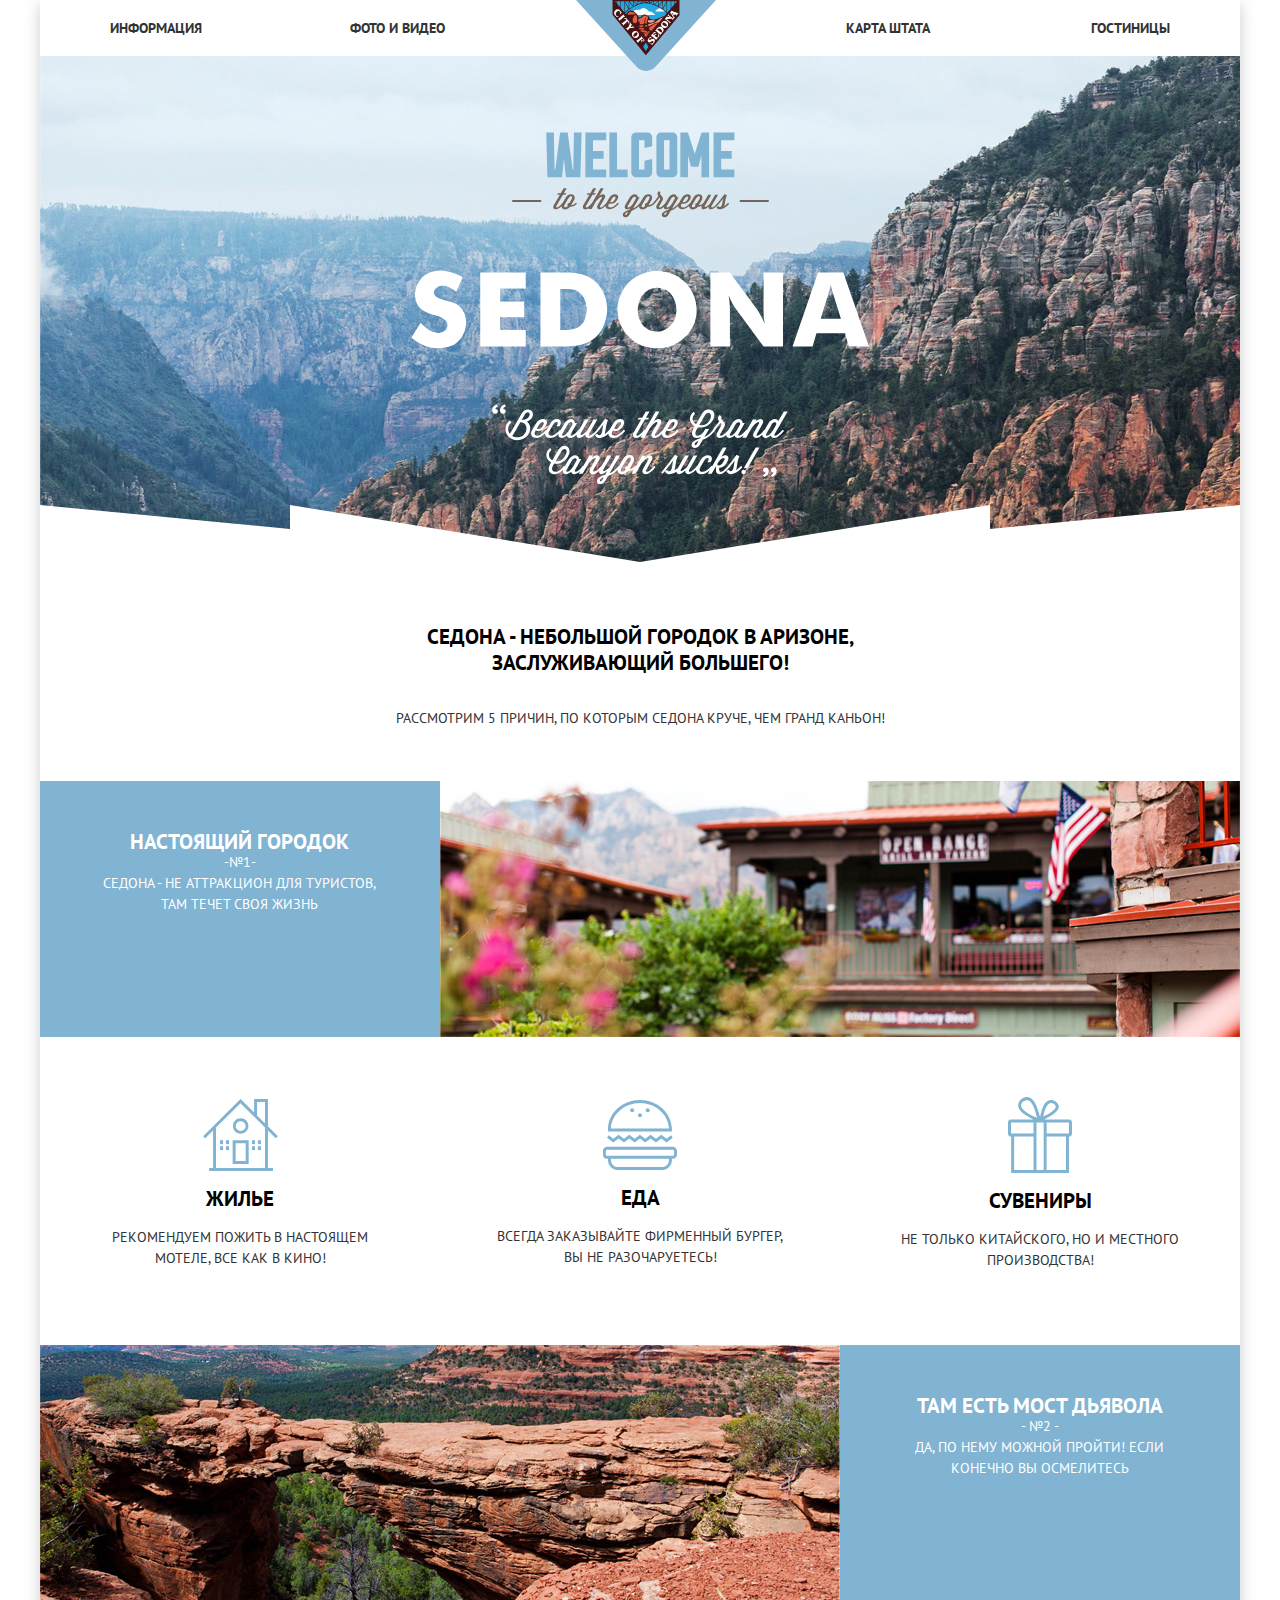
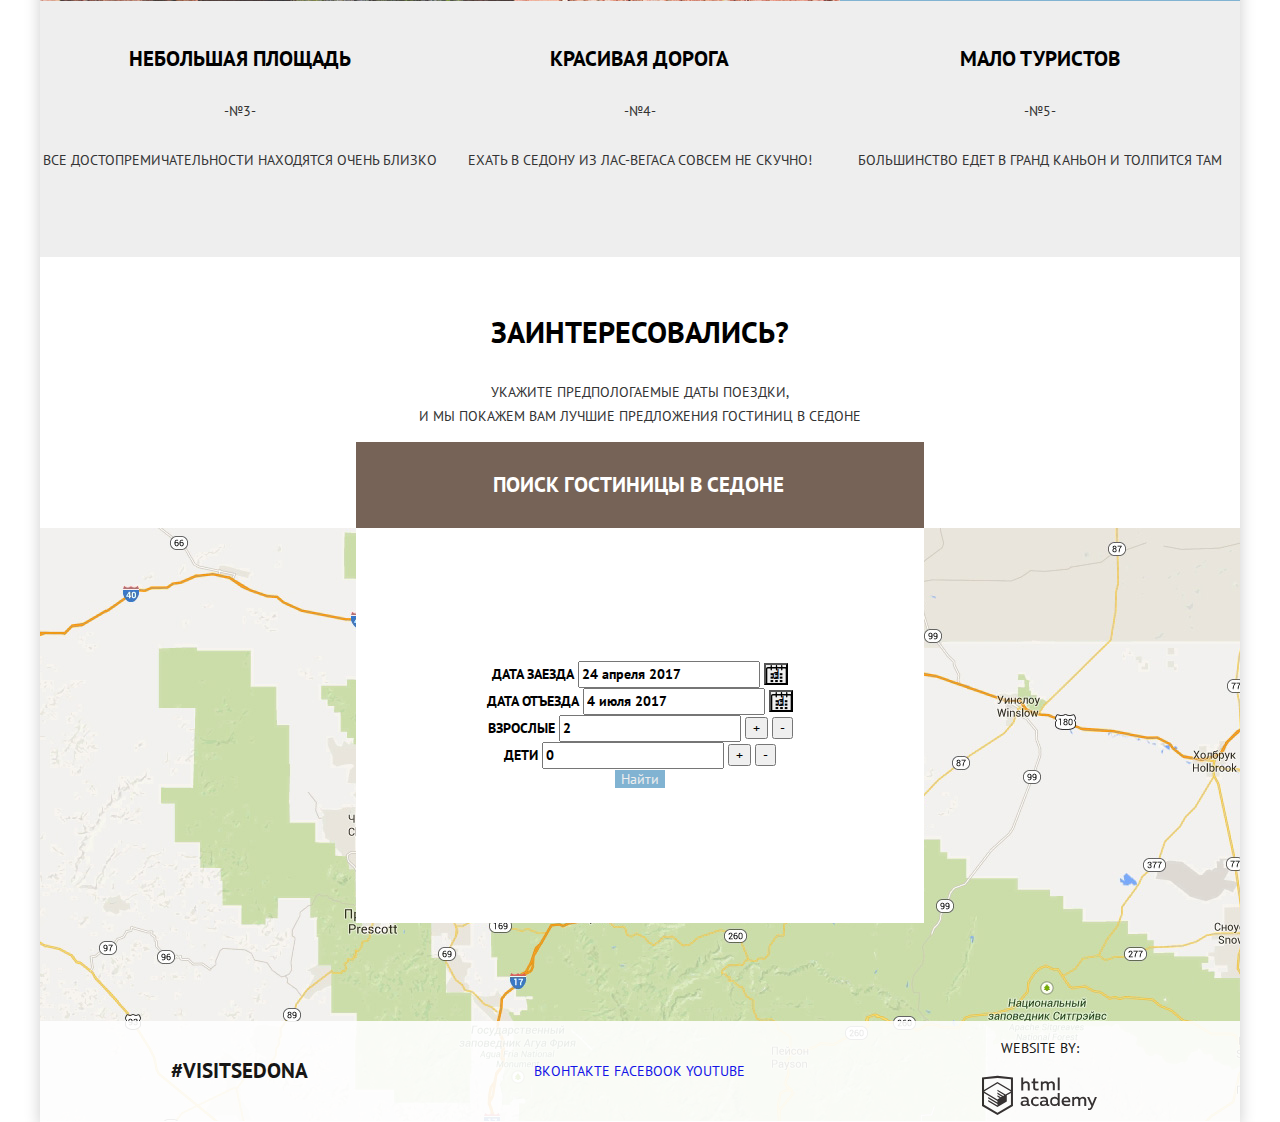
==== index.html @ 42775fb5 "Изменения в сетке" ====
<!DOCTYPE html>
<html lang="ru">

<head>
  <meta charset="utf-8">
  <title>HTML Academy: Седона</title>
  <link href="https://fonts.googleapis.com/css?family=PT+Sans:400,700&amp;subset=cyrillic" rel="stylesheet">
  <link href="css/normalize.css" rel="stylesheet">
  <link href="css/style.css" rel="stylesheet">
</head>

<body>
  <div class="page-wrapper">
    <header class="main-header">
      <nav class="main-nav">
        <ul class="main-nav-list">
          <li>
            <a href="info.html">Информация</a>
          </li>
          <li>
            <a href="gallery.html">Фото и Видео</a>
          </li>
          <li>
            <a href="map.html">Карта Штата</a>
          </li>
          <li>
            <a href="catalog.html">Гостиницы</a>
          </li>
        </ul>
        <div class="logo">
          <img src="img/logo.svg" width="140" height="71" alt="Sedona">
        </div>
      </nav>
    </header>
      <div class="banner">
        <img src="img/welcome.svg" width="459" height="353" alt="Welcome to Sedona">
      </div>
      <h1 class="page-title">Седона - небольшой городок в аризоне, заслуживающий большего!</h1>
      <p class="reasons">Рассмотрим 5 причин, по которым Седона круче, чем Гранд Каньон!</p>
      <section class="city-features">
        <div class="feature-block">
          <div class=" feature-block-info">
            <h2 class="feature-block-name">Настоящий городок</h2>
            <p class="feature-block-number">-№1-</p>
            <p class="feature-block-description">Седона - не аттракцион для туристов, там течет своя жизнь</p>
          </div>
          <div class="feature-block-img">
            <img src="img/view.jpg" height="256" width="800" alt="Real city">
          </div>
        </div>
          <div class="advantages">
            <div class="advantage">
              <h2 class="advantage-name">Жилье</h2>
              <p class="advantage-description">Рекомендуем пожить в настоящем мотеле, все как в кино!</p>
            </div>
            <div class="advantage">
              <h2 class="advantage-name">Еда</h2>
              <p class="advantage-description">Всегда заказывайте фирменный бургер, вы не разочаруетесь!</p>
            </div>
            <div class="advantage">
              <h2 class="advantage-name">Сувениры</h2>
              <p class="advantage-description">не только китайского, но и местного производства!</p>
            </div>
          </div>
        <div class="feature-block">
          <div class="feature-block-img">
            <img src="img/bridge.jpg" height="256" width="800" alt="devils-bridge">
          </div>
          <div class="feature-block-info">
            <h2 class="feature-block-name">Там есть мост дьявола</h2>
            <p class="feature-block-number"> - №2 - </p>
            <p class="feature-block-description">Да, по нему можной пройти! если конечно Вы осмелитесь</p>
          </div>
        </div>
        <div class="features">
          <div class="feature">
            <h2 class="feature-name">Небольшая площадь</h2>
            <p class="feature-number">-№3-</p>
            <p class="feature-description">Все достопремичательности находятся очень близко</p>
          </div>
          <div class="feature">
            <h2 class="feature-name">Красивая дорога</h2>
            <p class="feature-number">-№4-</p>
            <p class="feature-description">Ехать в Седону из Лас-Вегаса совсем не скучно!</p>
          </div>
          <div class="feature">
            <h2 class="feature-name">Мало туристов</h2>
            <p class="feature-number">-№5-</p>
            <p class="feature-description">Большинство едет в Гранд Каньон и толпится там</p>
          </div>
        </div>
      </section>
      <div class="booking">
        <p class="booking-headline">Заинтересовались?</p>
        <p class="booking-offer">Укажите предпологаемые даты поездки,
          <br> и мы покажем вам лучшие предложения гостиниц в Седоне</p>
        <div class="booking-wrapper">
          <a href="#" class="button">Поиск гостиницы в Седоне</a>
          <form class="booking-form" method="GET" action="https://echo.htmlacademy.ru">
            <ul class="booking-form-list">
              <li class="booking-date arrival">
                <label class="booking-label" for="arrival-date">Дата заезда</label>
                <input type="text" name="arrival" id="arrival-date" value="24 апреля 2017">
                <button type="button" class="calendar">d</button>
              </li>
              <li class="booking-date departure">
                <label class="booking-label" for="departure-date">Дата отъезда</label>
                <input type="text" name="departure" id="departure-date" value="4 июля 2017">
                <button type="button" class="calendar">d</button>
              </li>
              <li class="counter-adults">
                <label class="booking-label" for="adult-count">Взрослые</label>
                <input type="text" name="adult" id="adult-count" value="2">
                <button type="button" class="add">+</button>
                <button type="button" class="reduce">-</button>
              </li>
              <li class="counter-kids">
                <label class="booking-label" for="kids-count">Дети</label>
                <input type="text" name="kids" id="kids-count" value="0">
                <button type="button" class="add">+</button>
                <button type="button" class="reduce">-</button>
              </li>
              <li>
                <button type="submit" class="button find">Найти</button>
              </li>
            </ul>
          </form>
        </div>
      </div>
      <div class="interactive-map"></div>
    <footer class="main-footer main-footer-opacity">
      <p class="hashtag">#VISITSEDONA</p>
      <div class="footer-social">
        <a class="social-button" href="#" aria-label="мы вконтакте">Вконтакте</a>
        <a class="social-button" href="#" aria-label="наш Фейсбук">Facebook</a>
        <a class="social-button" href="#" aria-label="смотрите нас на Ютуб">Youtube</a>
      </div>
      <div class="developer">
        <p class="footer-developer">Website by:</p>
        <a class="developer-info" href="http://htmlacademy.ru/intensive/htmlcss">
          <img src="img/logo-htmlacademy.svg" width="115" height="41" border="0" alt="HTML-academy">
        </a>
      </div>
    </footer>
  </div>
</body>

</html>
---- css/style.css ----
body {
  margin: 0;
  padding: 0;

  font-family: "PT Sans", Arial, sans-serif;
  font-size: 14px;
  font-weight: normal;
  font-style: normal;
  line-height: 21px;
  color: #000000;
  background: #ffffff;
  text-align: center;
  text-transform: uppercase;
  min-width: 1280px;
  margin: auto;
 }

a {
  text-decoration: none;
}

.visually-hidden {
  position: absolute;
  clip: rect(0 0 0 0);
  width: 1px;
  height: 1px;
  margin: -1px;
}

.banner {
  background-image:url("../img/intro-mask.svg"), url("../img/background-index.jpg")  ;
  background-repeat: no-repeat;
  background-position:center bottom , center -56px;
  height: 430px;
  width: 1200px;
  padding-top: 76px;
}

.main-nav-list,
.booking-form-list,
.list,
.filter-list,
.sort-list,
.sort-buttons {
  list-style: none;
  margin: 0px;
  padding: 0px;
}

.main-nav {

  padding: 0;
  font-size: 14px;
  line-height: 26px;
  color: #000000;
  background: #ffffff;
  font-weight: bold;
  width: 1200px;
  display: flex;
  margin: auto;
  min-height: 56px;
  justify-content: space-between;
}

.main-nav-list a {
  color: #333333
}

.main-nav-list a:hover {
  color: #81b3d2;
}

.main-nav-list a:active {
  color: #0000004c;
}

.page-wrapper{
  width: 1200px;
  margin: 0 auto;
  box-shadow: 0px 5px 15px 0 #00010133;
}

.page-title {
  font-size: 21px;
  font-weight: bold;
  line-height: 26px;
  text-align: center;
  color: #000000;
  width: 440px;
  margin:  auto;
  padding-top: 62px;
  padding-bottom: 15px;
}

.reasons {
  line-height: 26px;
  color: #333333;
  padding-bottom: 36px;
}

.feature-block {
  background-color: #81b3d2;
  display: flex;
}

.feature-block-name {
  font-size: 21px;
  color: #ffffff;
  font-weight: bold;
  line-height: 21px;
  margin: 0px;
  padding: 0px;
}

.feature-block-description,
.feature-block-number {
  color: #ffffff;
  line-height: 21px;
  margin: 0px;
  padding: 0px;
}

.advantage {
  padding: 60px 50px;
  width: 33.33333%;
}

.advantages {
  background-color: #00000000;
  display: flex;
  align-items: center;
  justify-content: space-around;
}

.advantage-name {
  font-size: 21px;
  font-weight: bold;
}

.advantage-description {
  color: #333333;
}

.features {
  background-color: #eeeeee;
  display: flex;
  align-items: baseline;
  justify-content: space-around;
  min-height: 256px;
  margin-bottom: 57px;
}

.feature-name {
  color: #000000;
  font-weight: bold;
  line-height: 21px;
  font-size: 21px;
}

.feature-description,
.feature-number {
  color: #333333;
  line-height: 21px;
}

.booking-headline {
  font-size: 30px;
  font-weight: bold;
  line-height: 36px;
  color: #000000;
  padding: 0px;
}

.booking-offer {
  font-size: 14px;
  line-height: 24px;
  color: #333333;
}

.booking-wrapper {
  position: relative;
  width: 568px;
  margin: 0 auto;
}


a.button {
  display: block;
  font-size: 21px;
  line-height: 26px;
  font-weight: bold;
  color: #ffffff;
  background-color: #766357;
  padding: 30px 140px 30px 137px;
}

.button:hover {
  background-color: #604e43;
}

.button:active {
  background-color: #503e33;
  color: #ffffff4c;
}

.booking-form {
  position: absolute;
  top: 100;
}

.booking-form-list {
  width: 568px;
  min-height: 395px;
  margin: 0 auto;
  background-color: #ffffff;
  display: flex;
  flex-direction: column;
  justify-content: center;
}



.booking-label {
  font-size: inherit;
  font-weight: bold;
  line-height: 26px;
}

.booking-form input[type="text"] {
  font: inherit;
  color: #000000;
  font-weight: bold;
}

.find {
  background-color: #81b3d2;
  color: #eeeeee;
  border: none;
}

.find:hover {
  background-color: #669ec0;
}

.find:active {
  background-color: #5496bd;
  color: #ffffff4c;
  border: none;
}

.calendar {
  background-image: url("../img/calendar.svg")
}

.interactive-map {
  background-image: url("../img/map.jpg");
  height: 593px;
  width: 100%;
}


.main-footer {
  display: flex;
  align-items: center;
  justify-content: space-between;
}

.main-footer-opacity {
  background-color: #ffffff;
  opacity: 0.9;
  margin-top: -100px;
}

.social-button {
  font: inherit;
}

.hashtag {
  width: 33.33333%;
  font-weight: bold;
  font-size: 21px;
  line-height: 26px;
}

.footer-social {
  width: 33.33333%;

}

.developer {
  width: 33.33333%;
}

.footer-developer {
  line-height: 26px;
}


.filter {
  background-image: url("../img/catalog-background.jpg");
  background-position: center -310px ;
  display: flex;
  justify-content: space-around;
}

.price-select {
  align-self: center;
  margin-right: 70px;
}



.filter fieldset {
  border: none;
}

.filter legend {
  font-size: 16px;
  text-align: left;
  line-height: 21px;
  color: #ffffff;
  font-weight: bold;
  padding: 25px 0px 25px 0px;
}

.options-list {
  width: 20%;
}

.options-list:nth-child(2) {
  margin-right: auto;
}

.filter-option {
  color: #ffffff;
  line-height: 21px;
  text-align: left;
  padding-bottom: 30px;
}

.catalog-submit {
  background-color: #ffffff00;
  border:2px solid #ffffff;
  color: #ffffff;
  font-size: 14px;
  line-height: 21px;
}

.result,
.sort,
.sort-list {
  display: flex;
  align-items: center;
}

.list {
  display: flex;
  flex-direction: column;
}

.hotel {
  display: flex;
  align-items: center;
}

.hotel-info,
.hotel-name {
  padding: 0px;
  margin: 0px;
}

.cost {
  background-color: transparent;
  color: #ffffff ;
}

.cost-text {
  font-weight: bold;
  font-size: 16px;
  color: #ffffff;
  text-align: center;
}

.count {
  font-size: 21px;
  font-weight: bold;
  line-height: 26px;
  text-align: left;
  margin-left: 72px;
}

.sort {
  font-size: 12px;
  line-height: 18px;
  text-align: left;
}

.hotel-img {
  margin-left: 70px;
  margin-bottom: 30px;
  margin-top: 30px;
}

.hotel-description {
  margin-left: 30px;
}

.hotel-name a {
  display: block;
  color: #000000;
  font-size: 21px;
  line-height: 26px;
  text-align: left;
  margin: -20px 0px 17px 0px;
}

.hotel-info {
  margin-bottom:10px;
}

.button-blue {
  color: #ffffff;
  background-color: #81b3d2;
  text-align: left;
  font-weight: bold;
}

.button-blue:hover {
  background-color: #669ec0;
}

.button-blue:active {
  background-color: #5496bd;
  color: #ffffff4c;
}

.button-brown {
  color: #ffffff;
  background-color: #766357;
  text-align: left;
  font-weight: bold;
}

.button-brown:hover {
  background-color: #604e43;
}

.button-brown:active {
  background-color: #503e33;
  color: #ffffff4c;
}

.hotel-stats {
  margin-left: auto;
  padding-right: 70px;
}

.rating {
  background-color: #f2f2f2;
}

/*----Сетка----*/



.main-nav-list {
  position: relative;
  display: flex;
  padding: 0px 70px;
  align-items: center;
  width: 100%;
  box-sizing: border-box;
}

.main-nav-list li {
  flex: none;
  width: 240px;
}

.main-nav-list li:nth-child(2) {
  margin-right: auto;
}

.main-nav-list li:nth-child(2),
.main-nav-list li:first-child {
  text-align: left;
}

.main-nav-list li:nth-last-child(2),
.main-nav-list li:last-child {
  text-align: right;
}

.logo {
  position: absolute;
  left: 45%;
}




.feature-block-info {
  display: flex;
  flex-direction: column;
  width: 33.33333%;
  padding: 50px 60px;
  text-align: center;
  box-sizing: border-box;
}

.feature-block-img {
 width: 66.66666%;
}

.feature-block-img img {
  display: block;
  width: 100%;
  height: auto;
}



.advantage::before {
  display: block;
  content: "";
  height: 72px;
  width: 75px;
  background-image: url(../img/icon-1.svg);
  background-repeat: no-repeat;
  margin: 0 auto;
}

.advantage:nth-of-type(2)::before {
  display: block;
  content: "";
  height: 70px;
  width: 74px;
  background-image: url(../img/icon-3.svg);
  background-repeat: no-repeat;
  margin: 0 auto;
}

.advantage:nth-of-type(3)::before {
  display: block;
  content: "";
  height: 76px;
  width: 64px;
  background-image: url(../img/icon-2.svg);
  background-repeat: no-repeat;
  margin: 0 auto;
}




.feature {
  display: flex;
  flex-direction: column;
  width: 33.33333%;
  padding-top: 30px;
  padding-bottom: 57px;
}
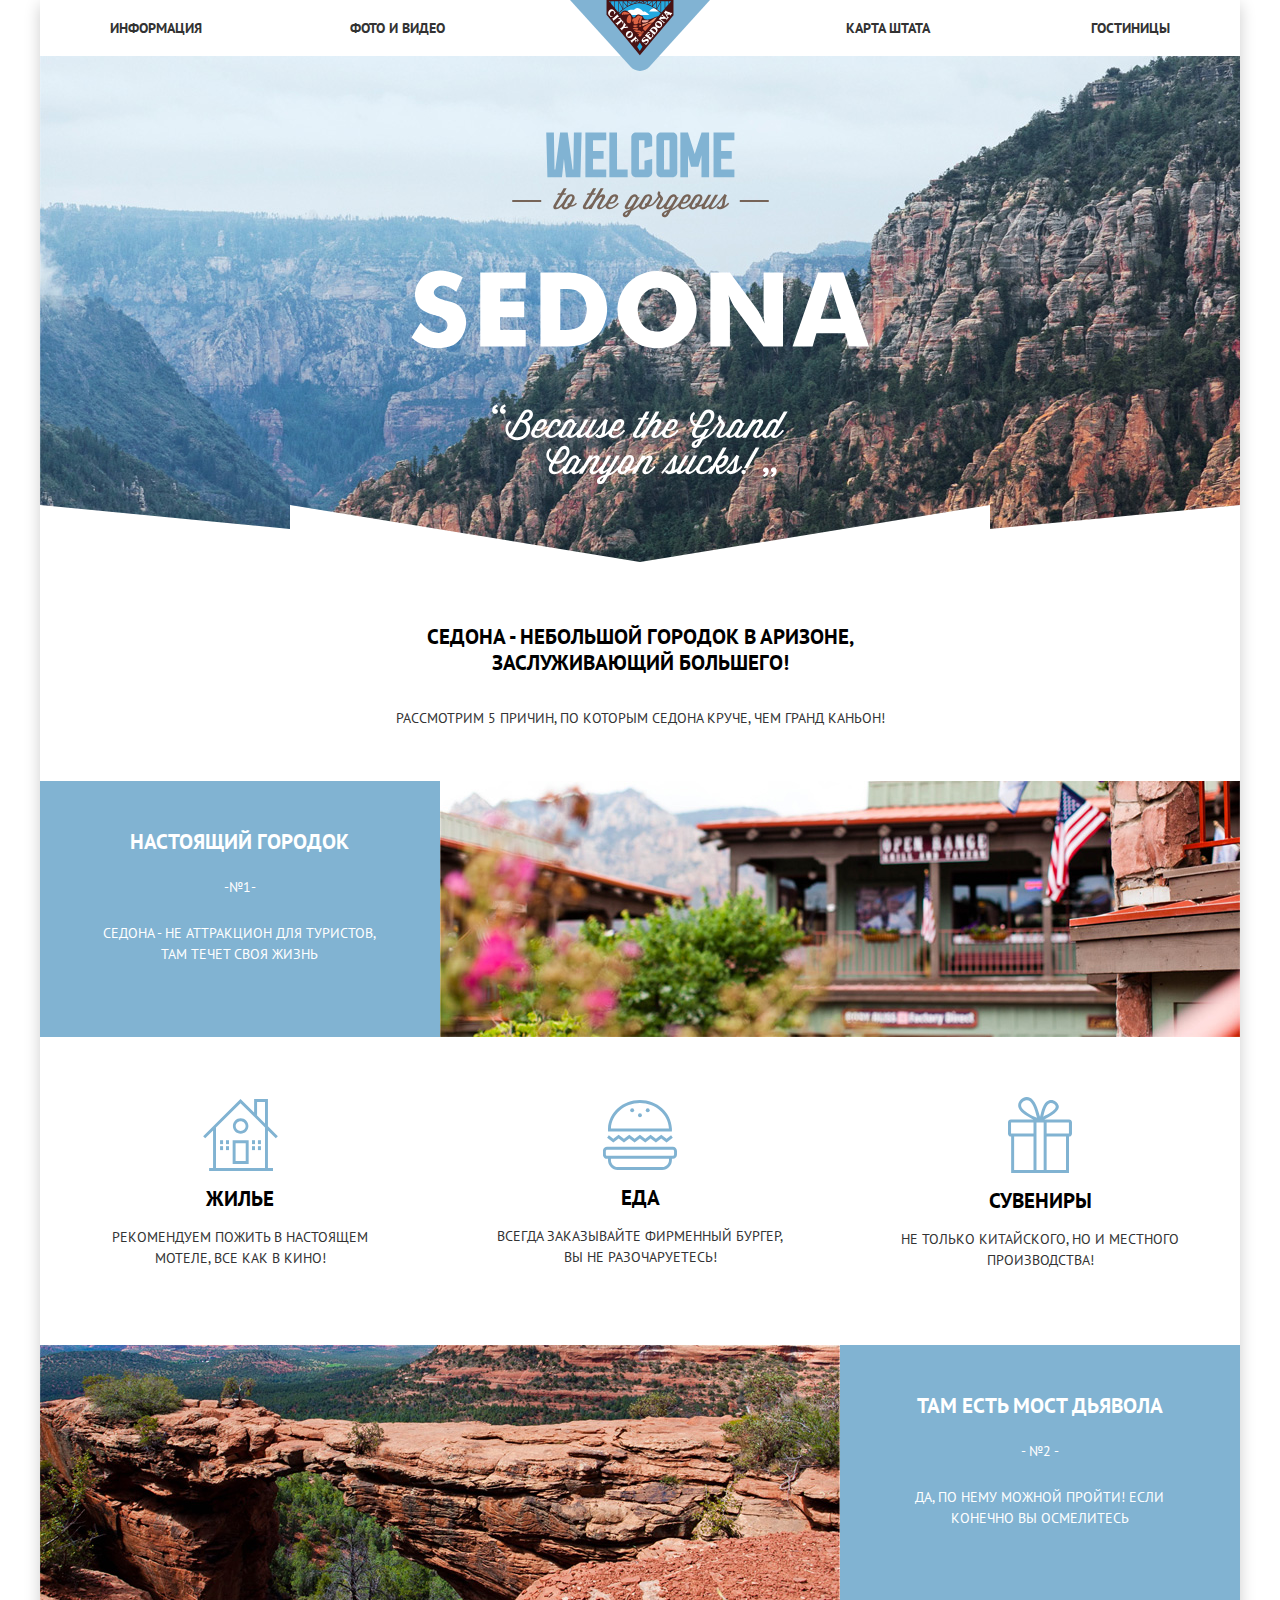
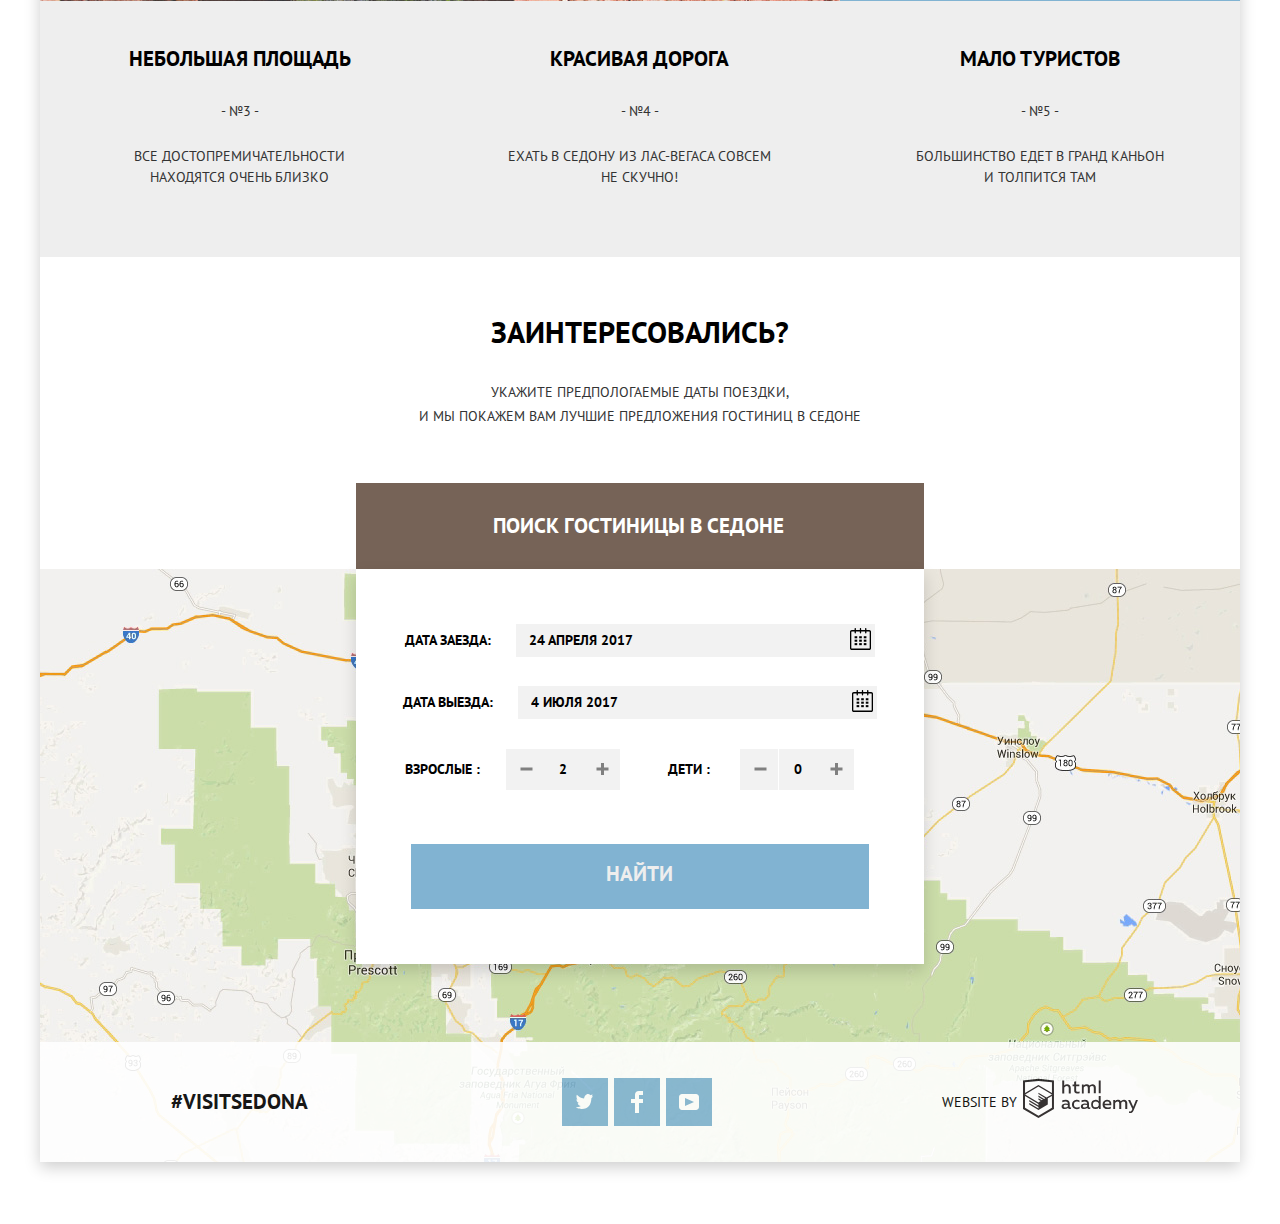
==== commit 321b0bd3: "Якобы финальная верстка" ====
--- a/index.html
+++ b/index.html
@@ -42,7 +42,7 @@
           <div class=" feature-block-info">
             <h2 class="feature-block-name">Настоящий городок</h2>
             <p class="feature-block-number">-№1-</p>
-            <p class="feature-block-description">Седона - не аттракцион для туристов, там течет своя жизнь</p>
+            <p class="feature-block-description">Седона - не аттракцион для туристов, там&nbsp;течет своя жизнь</p>
           </div>
           <div class="feature-block-img">
             <img src="img/view.jpg" height="256" width="800" alt="Real city">
@@ -75,18 +75,18 @@
         <div class="features">
           <div class="feature">
             <h2 class="feature-name">Небольшая площадь</h2>
-            <p class="feature-number">-№3-</p>
-            <p class="feature-description">Все достопремичательности находятся очень близко</p>
+            <p class="feature-number"> - №3 - </p>
+            <p class="feature-description">Все достопремичательности находятся&nbsp;очень близко</p>
           </div>
           <div class="feature">
             <h2 class="feature-name">Красивая дорога</h2>
-            <p class="feature-number">-№4-</p>
-            <p class="feature-description">Ехать в Седону из Лас-Вегаса совсем не скучно!</p>
+            <p class="feature-number"> - №4 - </p>
+            <p class="feature-description">Ехать в Седону из Лас-Вегаса совсем не&nbsp;скучно!</p>
           </div>
           <div class="feature">
             <h2 class="feature-name">Мало туристов</h2>
-            <p class="feature-number">-№5-</p>
-            <p class="feature-description">Большинство едет в Гранд Каньон и толпится там</p>
+            <p class="feature-number"> - №5 - </p>
+            <p class="feature-description">Большинство едет в Гранд Каньон и&nbsp;толпится там</p>
           </div>
         </div>
       </section>
@@ -99,26 +99,32 @@
           <form class="booking-form" method="GET" action="https://echo.htmlacademy.ru">
             <ul class="booking-form-list">
               <li class="booking-date arrival">
-                <label class="booking-label" for="arrival-date">Дата заезда</label>
+                <label class="booking-label" for="arrival-date">Дата заезда:</label>
                 <input type="text" name="arrival" id="arrival-date" value="24 апреля 2017">
-                <button type="button" class="calendar">d</button>
+                <button type="button" class="calendar"></button>
               </li>
               <li class="booking-date departure">
-                <label class="booking-label" for="departure-date">Дата отъезда</label>
+                <label class="booking-label" for="departure-date">Дата выезда:</label>
                 <input type="text" name="departure" id="departure-date" value="4 июля 2017">
-                <button type="button" class="calendar">d</button>
+                <button type="button" class="calendar"></button>
               </li>
-              <li class="counter-adults">
-                <label class="booking-label" for="adult-count">Взрослые</label>
-                <input type="text" name="adult" id="adult-count" value="2">
-                <button type="button" class="add">+</button>
-                <button type="button" class="reduce">-</button>
-              </li>
-              <li class="counter-kids">
-                <label class="booking-label" for="kids-count">Дети</label>
-                <input type="text" name="kids" id="kids-count" value="0">
-                <button type="button" class="add">+</button>
-                <button type="button" class="reduce">-</button>
+              <li class="counter">
+                <div class="counter-adults">
+                  <label class="booking-label" for="adult-count">
+                    <button type="button" class="add"></button>
+                    <button type="button" class="reduce"></button>
+                    Взрослые :
+                  </label>
+                  <input type="text" name="adult" id="adult-count" value="2">
+                </div>
+                <div class="counter-kids">
+                  <label class="booking-label" for="kids-count">
+                  <button type="button" class="add"></button>
+                  <button type="button" class="reduce"></button>
+                    Дети :
+                  </label>
+                  <input type="text" name="kids" id="kids-count" value="0">
+                </div>
               </li>
               <li>
                 <button type="submit" class="button find">Найти</button>
@@ -131,14 +137,15 @@
     <footer class="main-footer main-footer-opacity">
       <p class="hashtag">#VISITSEDONA</p>
       <div class="footer-social">
-        <a class="social-button" href="#" aria-label="мы вконтакте">Вконтакте</a>
-        <a class="social-button" href="#" aria-label="наш Фейсбук">Facebook</a>
-        <a class="social-button" href="#" aria-label="смотрите нас на Ютуб">Youtube</a>
+        <a class="social-button" href="#" aria-label="Читайте нас в твиттере"><span class="visually-hidden">Твиттер</span><svg xmlns="http://www.w3.org/2000/svg" xmlns:xlink="http://www.w3.org/1999/xlink" width="17" height="15" viewBox="0 0 17 15"><path fill="#FFF" d="M10.95.144c1.685-.496 2.984.27 3.577 1.179.673-.231 1.331-.481 2.011-.708a2.345 2.345 0 0 1-.857 1.768c.685.17 1.304-.491 1.304-.491-.169 1-1.006 1.788-1.563 2.024-.231 6.75-3.175 11.217-10.077 11.082h-.446c-.41 0-4.164-.46-4.898-1.887 2.271.196 3.893-.422 4.693-1.177-.96-.3-2.679-.477-2.979-2.95.349.106.564.228 1.19.119C1.705 8.247.374 7.53.448 5.33c.285.328 1.067.536 1.34.472C1.085 5.561-.182 2.442.894.85c1.818 1.854 3.735 3.606 7.152 3.773C8.254 2.33 9.183.793 10.95.144z"></path></svg></a>
+        <a class="social-button" href="#" aria-label="наш Фейсбук"><span class="visually-hidden">Facebook</span><svg xmlns="http://www.w3.org/2000/svg" width="12" height="22" viewBox="0 0 12 22"><path fill="#FFF" d="M12 4V0H8a4 4 0 0 0-4 4v4H0v4h4v10h4V12h4V8H8V4h4z"/></svg></a>
+        <a class="social-button" href="#" aria-label="смотрите нас на Ютуб"><span class="visually-hidden">Youtube</span><svg xmlns="http://www.w3.org/2000/svg" xmlns:xlink="http://www.w3.org/1999/xlink" width="20" height="16" viewBox="0 0 20 16"><path fill="#FFF" d="M17 0H3C1.35 0 0 1.35 0 3v10c0 1.65 1.35 3 3 3h14c1.65 0 3-1.35 3-3V3c0-1.65-1.35-3-3-3zM6.027 11.998V4.002L15.014 8l-8.987 3.998z"/></svg></a>
       </div>
       <div class="developer">
-        <p class="footer-developer">Website by:</p>
+        <p class="footer-developer">Website by</p>
         <a class="developer-info" href="http://htmlacademy.ru/intensive/htmlcss">
-          <img src="img/logo-htmlacademy.svg" width="115" height="41" border="0" alt="HTML-academy">
+          <span class="visually-hidden">Профессиональный интенсив HTML и CSS уровень 1</span>
+          <svg id="Layer_1" data-name="Layer 1" xmlns="http://www.w3.org/2000/svg" width="115" height="41" viewBox="0 0 108.08 36.85"><title>logo-htmlacademy-small1</title><path d="M44.61,26.88a2,2,0,0,0,.55-0.1v1.33a3.25,3.25,0,0,1-1.18.21,1.67,1.67,0,0,1-1.67-1,4.84,4.84,0,0,1-3.14,1.08c-1.51,0-2.91-.83-2.91-2.55,0-2.13,2-2.79,3.71-2.79a11.08,11.08,0,0,1,2.17.25v-0.3c0-1-.76-1.77-2.19-1.77a7.42,7.42,0,0,0-3,.64v-1.7a10.21,10.21,0,0,1,3.19-.55c2.36,0,3.81,1.12,3.81,3.65v3a0.54,0.54,0,0,0,.49.59h0.17Zm-6.44-1.13A1.35,1.35,0,0,0,39.63,27h0.11a3.39,3.39,0,0,0,2.41-1V24.58a9.72,9.72,0,0,0-1.81-.21c-1,0-2.16.33-2.16,1.38h0Zm12.36-6.11a5,5,0,0,1,2.57.64V22a4.08,4.08,0,0,0-2.3-.7,2.75,2.75,0,1,0,0,5.49,5,5,0,0,0,2.43-.64v1.71a6.27,6.27,0,0,1-2.76.57A4.21,4.21,0,0,1,46,24.51q0-.21,0-0.41a4.32,4.32,0,0,1,4.18-4.46h0.38Zm12.17,7.24a2,2,0,0,0,.55-0.1v1.33a3.25,3.25,0,0,1-1.18.21,1.67,1.67,0,0,1-1.67-1,4.84,4.84,0,0,1-3.14,1.08c-1.51,0-2.91-.83-2.91-2.55,0-2.13,2-2.79,3.71-2.79a11.08,11.08,0,0,1,2.17.25v-0.3c0-1-.76-1.77-2.19-1.77a7.42,7.42,0,0,0-3,.64v-1.7a10.21,10.21,0,0,1,3.19-.55c2.36,0,3.81,1.12,3.81,3.65v3a0.54,0.54,0,0,0,.49.59h0.17Zm-6.44-1.13A1.35,1.35,0,0,0,57.73,27h0.11a3.39,3.39,0,0,0,2.41-1V24.58a9.72,9.72,0,0,0-1.81-.21c-1.06,0-2.16.33-2.16,1.38h0ZM73,16V28.2H71.35V26.88a3.88,3.88,0,0,1-3.19,1.54,4.4,4.4,0,0,1,0-8.78,3.81,3.81,0,0,1,3,1.3V16H73Zm-4.53,5.22a2.76,2.76,0,1,0,0,5.52A2.86,2.86,0,0,0,71.15,25V23A2.91,2.91,0,0,0,68.49,21.27ZM79,19.64c3.31,0,4.46,2.68,3.92,5.09H76.7c0.21,1.5,1.67,2.11,3.19,2.11a6.11,6.11,0,0,0,2.64-.59v1.6a7.14,7.14,0,0,1-3,.57C77,28.42,74.78,27,74.78,24a4.18,4.18,0,0,1,4-4.39H79Zm0.09,1.54a2.28,2.28,0,0,0-2.44,2.1v0.06H81.3A2,2,0,0,0,79.13,21.18Zm5.73,7V19.87h1.65v1a3.81,3.81,0,0,1,2.78-1.27A2.86,2.86,0,0,1,91.89,21a4.12,4.12,0,0,1,2.91-1.33A3.06,3.06,0,0,1,98,23V28.2h-1.9V23.05a1.59,1.59,0,0,0-1.42-1.75H94.42a2.8,2.8,0,0,0-2.07,1.12V28.2h-1.9V23.05A1.59,1.59,0,0,0,89,21.31H88.8a3,3,0,0,0-2.21,1.29v5.63H84.86Zm21.31-8.33h1.9l-3.91,9.46c-0.9,2.17-2.09,2.86-3.35,2.86a4.76,4.76,0,0,1-1.1-.14V30.46a2.86,2.86,0,0,0,.85.12c0.9,0,1.58-.64,2.07-1.9l0.17-.42-4-8.4h2l2.86,6.29ZM38.73,1.46V6.22a3.81,3.81,0,0,1,2.7-1.14,3.25,3.25,0,0,1,3.44,3.4v5.15H43V8.72a1.81,1.81,0,0,0-1.61-2h-0.3a2.93,2.93,0,0,0-2.32,1.39v5.52h-1.9V1.46h1.9ZM49.94,2.31v3h3V6.91h-3v3.81c0,1.1.5,1.46,1.58,1.46a4.49,4.49,0,0,0,1.69-.33v1.6A6.8,6.8,0,0,1,51,13.8a2.55,2.55,0,0,1-2.86-2.74V6.89H46.58V5.26h1.5V2.74Zm5.4,11.31V5.28H57v1A3.81,3.81,0,0,1,59.77,5a2.86,2.86,0,0,1,2.6,1.33A4.12,4.12,0,0,1,65.28,5,3.06,3.06,0,0,1,68.44,8.4v5.21h-1.9V8.46a1.59,1.59,0,0,0-1.42-1.75H64.89a2.8,2.8,0,0,0-2.07,1.12v5.78h-1.9V8.46A1.59,1.59,0,0,0,59.5,6.71H59.27A3,3,0,0,0,57.06,8v5.63H55.34ZM71.17,1.45H73V13.6H71.17V1.45ZM14.71,0H14.55L0,1.54V28.21l14.55,8.66,14.55-8.66V1.54Zm12.5,27.1L14.55,34.64,1.9,27.12V16.18l12.59,7.5V25L5.86,19.9v1.31l8.68,5.21v1.39L5.87,22.65V24l8.68,5.21,8.75-5.24V18.31L27.2,16V27.12Zm0-12.53-3.48,2-1.6,1L14.51,13v1.31L21,18.23H21l-0.14.09-1,.54-5.37-3.2V17l4.24,2.52-1,.67-3.2-1.9v1.31l2.1,1.24L14.5,22.1,2,14.65,14.51,7.11Zm0-1.32L14.49,5.76,1.91,13.25v-10L14.56,1.92,27.21,3.25v10h0Z" transform="translate(0 -0.02)" fill="#231f20"/></svg>
         </a>
       </div>
     </footer>
--- a/css/style.css
+++ b/css/style.css
@@ -15,6 +15,7 @@
   margin: auto;
  }
 
+
 a {
   text-decoration: none;
 }
@@ -26,6 +27,8 @@
   height: 1px;
   margin: -1px;
 }
+
+
 
 .banner {
   background-image:url("../img/intro-mask.svg"), url("../img/background-index.jpg")  ;
@@ -48,11 +51,9 @@
 }
 
 .main-nav {
-
   padding: 0;
   font-size: 14px;
   line-height: 26px;
-  color: #000000;
   background: #ffffff;
   font-weight: bold;
   width: 1200px;
@@ -72,6 +73,10 @@
 
 .main-nav-list a:active {
   color: #0000004c;
+}
+
+.site-nav-current a {
+  color: #766357;
 }
 
 .page-wrapper{
@@ -118,6 +123,7 @@
   line-height: 21px;
   margin: 0px;
   padding: 0px;
+  padding-top: 25px;
 }
 
 .advantage {
@@ -163,6 +169,11 @@
   line-height: 21px;
 }
 
+.feature-description {
+  display: block;
+  margin: 10px 35px 10px 35px;
+}
+
 .booking-headline {
   font-size: 30px;
   font-weight: bold;
@@ -184,7 +195,7 @@
 }
 
 
-a.button {
+.button {
   display: block;
   font-size: 21px;
   line-height: 26px;
@@ -192,9 +203,11 @@
   color: #ffffff;
   background-color: #766357;
   padding: 30px 140px 30px 137px;
-}
-
-.button:hover {
+  margin-top: 55px;
+}
+
+.button:hover,
+.button:focus {
   background-color: #604e43;
 }
 
@@ -205,22 +218,165 @@
 
 .booking-form {
   position: absolute;
-  top: 100;
+  top: 100%;
 }
 
 .booking-form-list {
   width: 568px;
-  min-height: 395px;
   margin: 0 auto;
   background-color: #ffffff;
   display: flex;
-  flex-direction: column;
+  flex-wrap: wrap;
   justify-content: center;
-}
-
-
+  box-shadow:  0px 7px 15px 0 #00010126;
+}
+
+.arrival {
+  position: relative;
+  margin-top: 55px;
+  margin-bottom: 29px;
+}
+
+.departure {
+  position: relative;
+  margin-bottom: 30px;
+}
+
+.calendar {
+  border: none;
+  background: transparent;
+  position: absolute;
+  width: 30px;
+  height: 30px;
+  background: url("../img/calendar.svg") no-repeat 50% 50%;
+  right: 0;
+  top: 0;
+}
+
+.counter {
+  width: 100%;
+  display: flex;
+  justify-content: space-between;
+}
+
+
+.counter-adults,
+.counter-kids {
+  width: calc(50% - 10px);
+}
+
+
+
+.counter-kids input,
+.counter-adults input {
+  width: 38px;
+  background-color: #f2f2f2;
+  border: none;
+  text-align: center;
+  padding: 10px 0px;
+}
+
+.counter-kids input {
+  margin-left: 65px;
+}
+
+.counter-kids label {
+  margin-left: -90px;
+}
+
+.counter-adults label {
+  padding-right: 60px;
+}
+
+.add,
+.reduce {
+  background-color: #f2f2f2;
+  border: none;
+  position: absolute;
+  width: 38px;
+  height: 41px;
+}
+
+.reduce::before {
+  cursor: pointer;
+  content: "";
+  height: 12px;
+  width: 3px;
+  position: absolute;
+  top: 35%;
+  background-color: #808080;
+  transform: rotate(90deg);
+}
+
+.reduce:hover::before {
+  background-color: #000000;
+}
+
+.reduce:active::before {
+  background-color: #81b3d2;
+}
+
+.add::before {
+  cursor: pointer;
+  content: "";
+  height: 12px;
+  width: 3px;
+  position: absolute;
+  top: 35%;
+  background-color: #808080;
+  transform: rotate(90deg);
+}
+
+.add::after {
+  cursor: pointer;
+  content: "";
+  height: 12px;
+  width: 3px;
+  position: absolute;
+  top: 35%;
+  background-color: #808080;
+}
+
+.add:hover::before,
+.add:hover::after {
+  background-color: #000000;
+}
+.add:active::before,
+.add:active::after {
+  background-color: #81b3d2;
+}
+
+
+.counter-kids .add {
+  left: 148px;
+}
+
+.counter-kids .reduce {
+  left: 72px;
+}
+
+.counter-adults .add {
+  left: 177px;
+}
+
+.counter-adults .reduce {
+  left: 101px;
+}
+
+.booking-date input {
+  width: 346px;
+  margin-left:21px;
+  background-color: #f2f2f2;
+  border: none;
+  padding: 6px 0px 6px 13px;
+}
+
+.booking-date input:focus {
+  background-color: #ffffff;
+}
 
 .booking-label {
+  position: relative;
   font-size: inherit;
   font-weight: bold;
   line-height: 26px;
@@ -230,15 +386,25 @@
   font: inherit;
   color: #000000;
   font-weight: bold;
+  text-transform: inherit;
+  line-height: inherit;
 }
 
 .find {
   background-color: #81b3d2;
   color: #eeeeee;
   border: none;
-}
-
-.find:hover {
+  text-transform: inherit;
+  font-weight: bold;
+  font-size: 21px;
+  line-height: 26px;
+  padding: 17px 196px 22px 195px;
+  margin-top: 54px;
+  margin-bottom: 55px;
+}
+
+.find:hover,
+.find:focus {
   background-color: #669ec0;
 }
 
@@ -248,9 +414,8 @@
   border: none;
 }
 
-.calendar {
-  background-image: url("../img/calendar.svg")
-}
+
+
 
 .interactive-map {
   background-image: url("../img/map.jpg");
@@ -268,12 +433,34 @@
 .main-footer-opacity {
   background-color: #ffffff;
   opacity: 0.9;
-  margin-top: -100px;
+  margin-top: -120px;
 }
 
 .social-button {
+  display: flex;
+  justify-content: center;
+  align-items: center;
+  width: 46px;
+  height: 48px;
+  background-color: #81b3d2;
+  display: flex;
   font: inherit;
-}
+  margin-right: 6px;
+}
+
+.social-button:hover,
+.social-button:focus {
+  background-color:#669ec0;
+}
+
+.social-button:active {
+  background-color: #5496bd;
+}
+
+.social-button:active path{
+  fill: #ffffffab;
+}
+
 
 .hashtag {
   width: 33.33333%;
@@ -284,23 +471,43 @@
 
 .footer-social {
   width: 33.33333%;
-
+  display: flex;
+  justify-content: center;
 }
 
 .developer {
+  display: flex;
   width: 33.33333%;
-}
+  align-items: center;
+  justify-content: center;
+ }
 
 .footer-developer {
+  display: block;
   line-height: 26px;
-}
-
+  margin-top: 47px;
+  margin-bottom: 47px;
+}
+
+.developer-info {
+  display: block;
+  margin-left: 6px;
+}
+
+.developer-info:hover path,
+.developer-info:focus path {
+  fill:#81b3d2;
+}
+
+.developer-info:active path {
+  fill:#bdbbbc;
+}
 
 .filter {
   background-image: url("../img/catalog-background.jpg");
   background-position: center -310px ;
   display: flex;
-  justify-content: space-around;
+  justify-content: space-between;
 }
 
 .price-select {
@@ -323,8 +530,9 @@
   padding: 25px 0px 25px 0px;
 }
 
-.options-list {
-  width: 20%;
+.options-list:not(:nth-of-type(2)) {
+  width: 19%;
+  margin-left: 60px;
 }
 
 .options-list:nth-child(2) {
@@ -332,27 +540,214 @@
 }
 
 .filter-option {
+  position: relative;
   color: #ffffff;
   line-height: 21px;
   text-align: left;
   padding-bottom: 30px;
 }
 
+.option-label {
+  padding-left: 40px;
+}
+
+.checkbox-indicator {
+  position: absolute;
+  left: 0px;
+  width: 25px;
+  height: 23px;
+}
+
+.filter-option input[type="checkbox"]:checked + .checkbox-indicator {
+  fill-opacity: 0;
+  stroke-opacity: 0;
+  background-image: url("../img/checkbox-on.svg");
+}
+
 .catalog-submit {
+  margin: 0 auto;
+  display: block;
   background-color: #ffffff00;
   border:2px solid #ffffff;
+  border-radius: 2px;
+  cursor: pointer;
   color: #ffffff;
   font-size: 14px;
   line-height: 21px;
+  padding: 6px 35px;
+  text-transform: inherit;
+}
+
+.catalog-submit:hover,
+.catalog-submit:focus {
+  background-color: #ffffff;
+  color: #000000;
+}
+
+.price-controls {
+  position: relative;
+  height: 32px;
+  width: 314px;
+  border: 2px solid #ffffff;
+  border-radius: 2px;
+  font-size: 0;
+}
+
+.price-controls::after {
+  content: "";
+  position: absolute;
+  width: 2px;
+  height: 22px;
+  top: 50%;
+  left: 50%;
+  transform: translate(-50%, -50%);
+  background: #ffffff;
+}
+
+.price-controls label {
+  display: inline-block;
+  vertical-align: top;
+  cursor: pointer;
+  color: #eeeeee;
+  margin-top: 5px;
+  font-size: 14px;
+}
+
+.price-controls .min-price {
+  text-align: left;
+  width: 100px;
+}
+
+.price-controls .max-price {
+  transform: translateX(50%);
+  width: 80px;
+
+}
+
+.price-controls input {
+  width: 50px;
+  margin: 0;
+  color: inherit;
+  font: inherit;
+  background: none;
+  border: none;
+}
+
+.range {
+  position: relative;
+  margin-top: 20px;
+  margin-bottom: 20px;
+}
+
+.range .scale {
+  height: 2px;
+  background: #ffffff4c;
+}
+
+.range .bar {
+  width: 80%;
+  height: 2px;
+  background: #ffffff;
+}
+
+.range-control {
+  position: absolute;
+  top: -9px;
+  width: 4px;
+  height: 4px;
+  background: #ababab;
+  border: 8px solid #ffffff;
+  border-radius: 50%;
+  box-shadow: 0 2px 1px 0 rgba(0, 1, 1, 0.2);
+  cursor: pointer;
+}
+
+.range-control:hover {
+  background: #1c4f80;
+}
+
+.range-min {
+  left: 0;
+}
+
+.range-max {
+  left: 80%;
 }
 
 .result,
-.sort,
 .sort-list {
   display: flex;
+}
+
+.result {
+  display: flex;
   align-items: center;
 }
 
+.buttons {
+  text-decoration: dotted underline #81b3d2;
+  color: #0000004c;
+  border: none;
+  background: none;
+  text-transform: inherit;
+}
+
+.buttons:hover,
+.buttons:focus {
+  color: #81b3d2;
+  outline: transparent;
+}
+
+.buttons:active {
+  color: black;
+  text-decoration: none;
+  outline: transparent;
+}
+
+.sort-price {
+  margin-left: 40px;
+}
+
+.sort-type {
+  margin: 0 33px;
+}
+
+.sort-buttons {
+  margin-left: auto;
+  margin-right: 73px;
+  display: flex;
+  }
+
+.decreasing {
+  margin-left: 12px;
+}
+
+.decreasing polyline {
+  fill: #cacaca;
+}
+
+.decreasing:hover polyline,
+.decreasing:focus polyline {
+  fill: black
+}
+
+.decreasing:active polyline {
+  fill: #81b3d2;
+}
+
+.increasing polygon {
+  fill: #cacaca;
+}
+
+.increasing:hover polygon,
+.increasing:focus polygon {
+  fill: black;
+}
+
+.increasing:active polygon {
+  fill: #81b3d2;
+}
+
 .list {
   display: flex;
   flex-direction: column;
@@ -361,6 +756,9 @@
 .hotel {
   display: flex;
   align-items: center;
+  border-bottom: 1px solid #cacaca;
+  border-top:  1px solid #cacaca;
+  margin-top: -1px;
 }
 
 .hotel-info,
@@ -369,6 +767,15 @@
   margin: 0px;
 }
 
+.hotel-name a:hover,
+.hotel-name a:focus {
+  color: #81b3d2;
+}
+
+.hotel-name a:active {
+  color: #0000004c;
+}
+
 .cost {
   background-color: transparent;
   color: #ffffff ;
@@ -378,7 +785,8 @@
   font-weight: bold;
   font-size: 16px;
   color: #ffffff;
-  text-align: center;
+  text-align: left;
+  margin-bottom: 10px;
 }
 
 .count {
@@ -390,19 +798,35 @@
 }
 
 .sort {
+  display: flex;
+  align-items: center;
+  justify-content: space-between;
   font-size: 12px;
   line-height: 18px;
   text-align: left;
 }
 
+.sort-types {
+  margin: 0px 0px 0px 49px;
+}
+
 .hotel-img {
-  margin-left: 70px;
-  margin-bottom: 30px;
-  margin-top: 30px;
+  display: block;
+  flex: none;
+  margin: 30px 0px 30px 72px;
+}
+
+.hotel-img img {
+  height: auto;
 }
 
 .hotel-description {
+  flex-grow: 1;
   margin-left: 30px;
+}
+
+.hotel-name {
+  margin: 0;
 }
 
 .hotel-name a {
@@ -411,14 +835,33 @@
   font-size: 21px;
   line-height: 26px;
   text-align: left;
-  margin: -20px 0px 17px 0px;
+  margin: -10px 0px 10px 0px;
+}
+
+.info-block {
+  display: flex;
+  flex-wrap: wrap;
+  width: 300px;
+
 }
 
 .hotel-info {
-  margin-bottom:10px;
-}
+  flex: none;
+  display: block;
+  width: calc(50% - 50px);
+  margin: 0px 20px 0px 0px;
+  padding: 0px 0px 12px 0px;
+  text-align: left;
+}
+
+.hotel-info:last-of-type {
+  margin-left: -2px;
+}
+
 
 .button-blue {
+  display: block;
+  padding :5px 17px 5px 17px;
   color: #ffffff;
   background-color: #81b3d2;
   text-align: left;
@@ -435,6 +878,9 @@
 }
 
 .button-brown {
+  display: inline-block;
+  padding :5px 16px 5px 16px;
+  margin-left: 6px;
   color: #ffffff;
   background-color: #766357;
   text-align: left;
@@ -456,9 +902,30 @@
 }
 
 .rating {
+  display: block;
+  padding: 3px 13px 3px 16px;
   background-color: #f2f2f2;
 }
 
+.stars {
+  margin-bottom: 47px;
+  margin-left: auto;
+  min-height: 17px;
+  background: url(../img/star.svg) space 19px 0;
+}
+
+.four-stars {
+  width: 85px;
+}
+
+.three-stars {
+  width: 65px;
+}
+
+
+.two-stars {
+  width: 40px;
+}
 /*----Сетка----*/
 
 
@@ -493,7 +960,8 @@
 
 .logo {
   position: absolute;
-  left: 45%;
+  left: 50%;
+  transform: translateX(-50%);
 }
 
 
@@ -503,7 +971,7 @@
   display: flex;
   flex-direction: column;
   width: 33.33333%;
-  padding: 50px 60px;
+  padding: 50px 44px;
   text-align: center;
   box-sizing: border-box;
 }
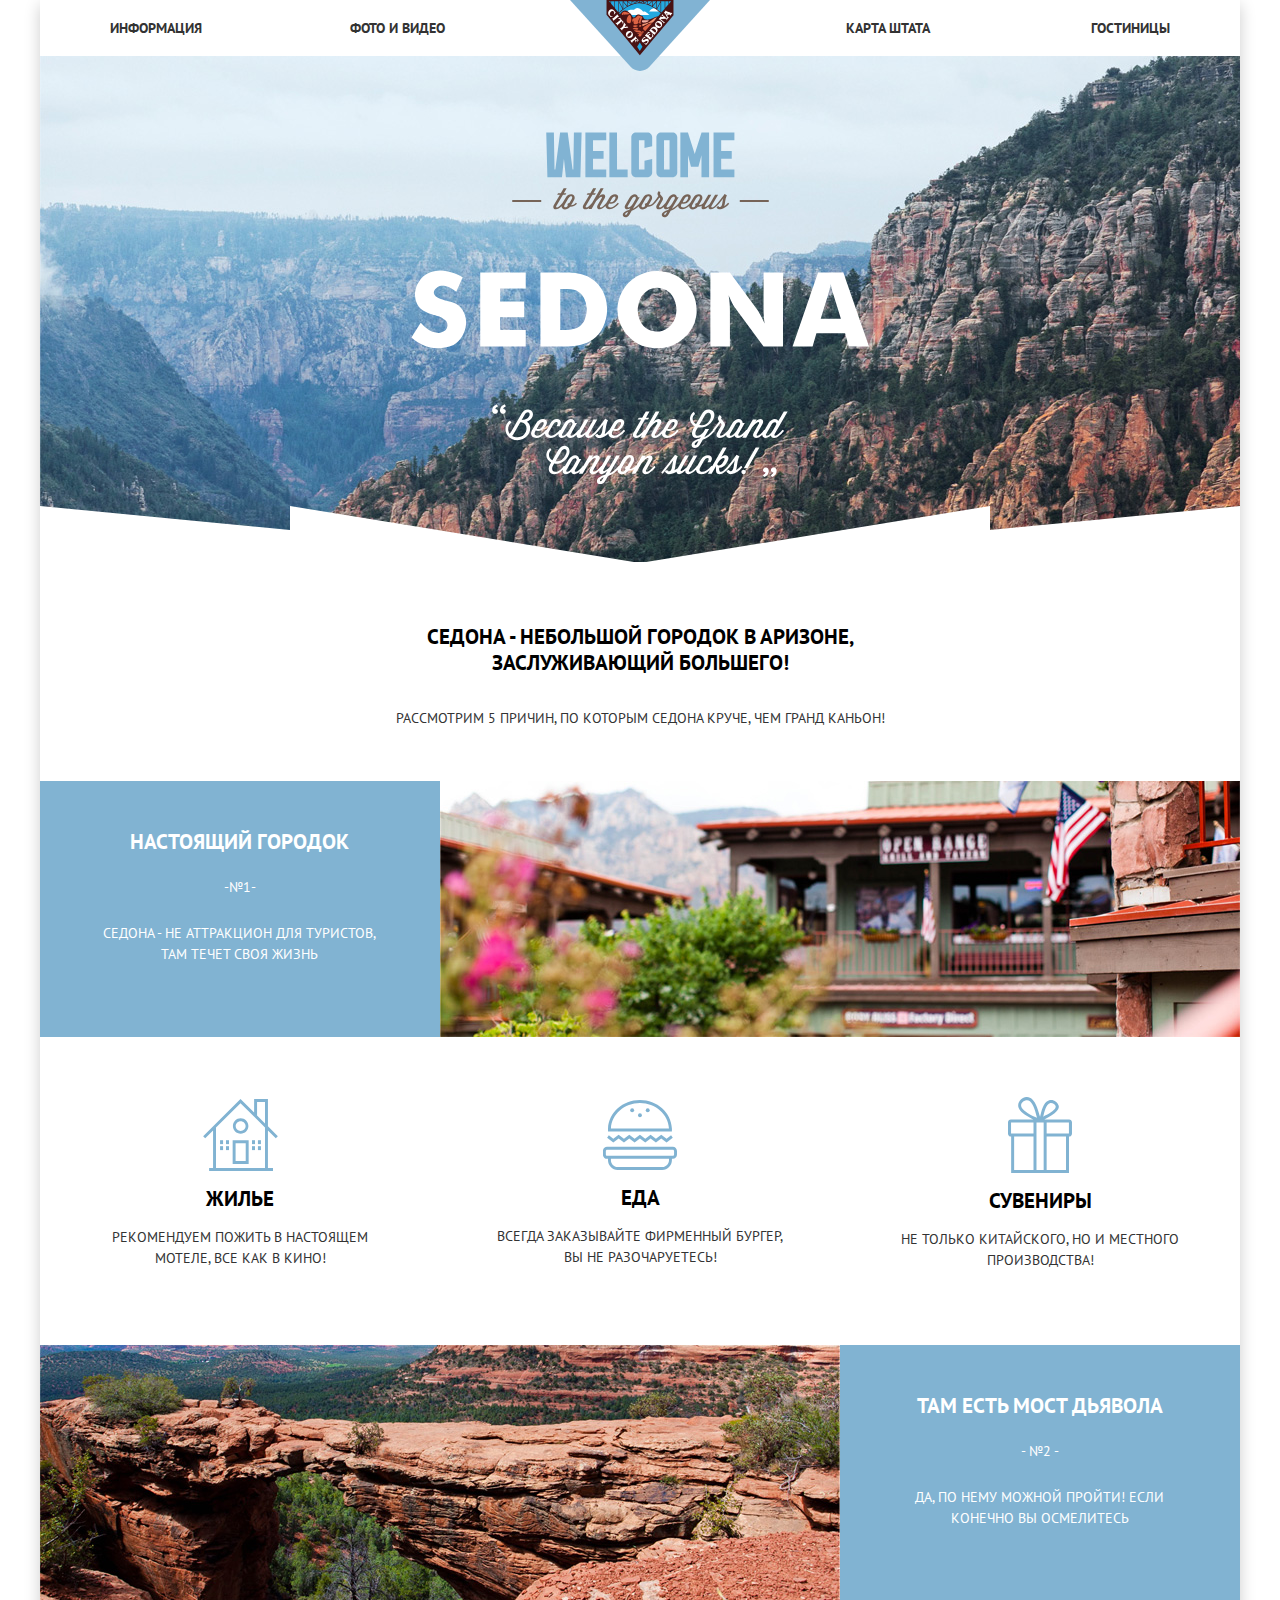
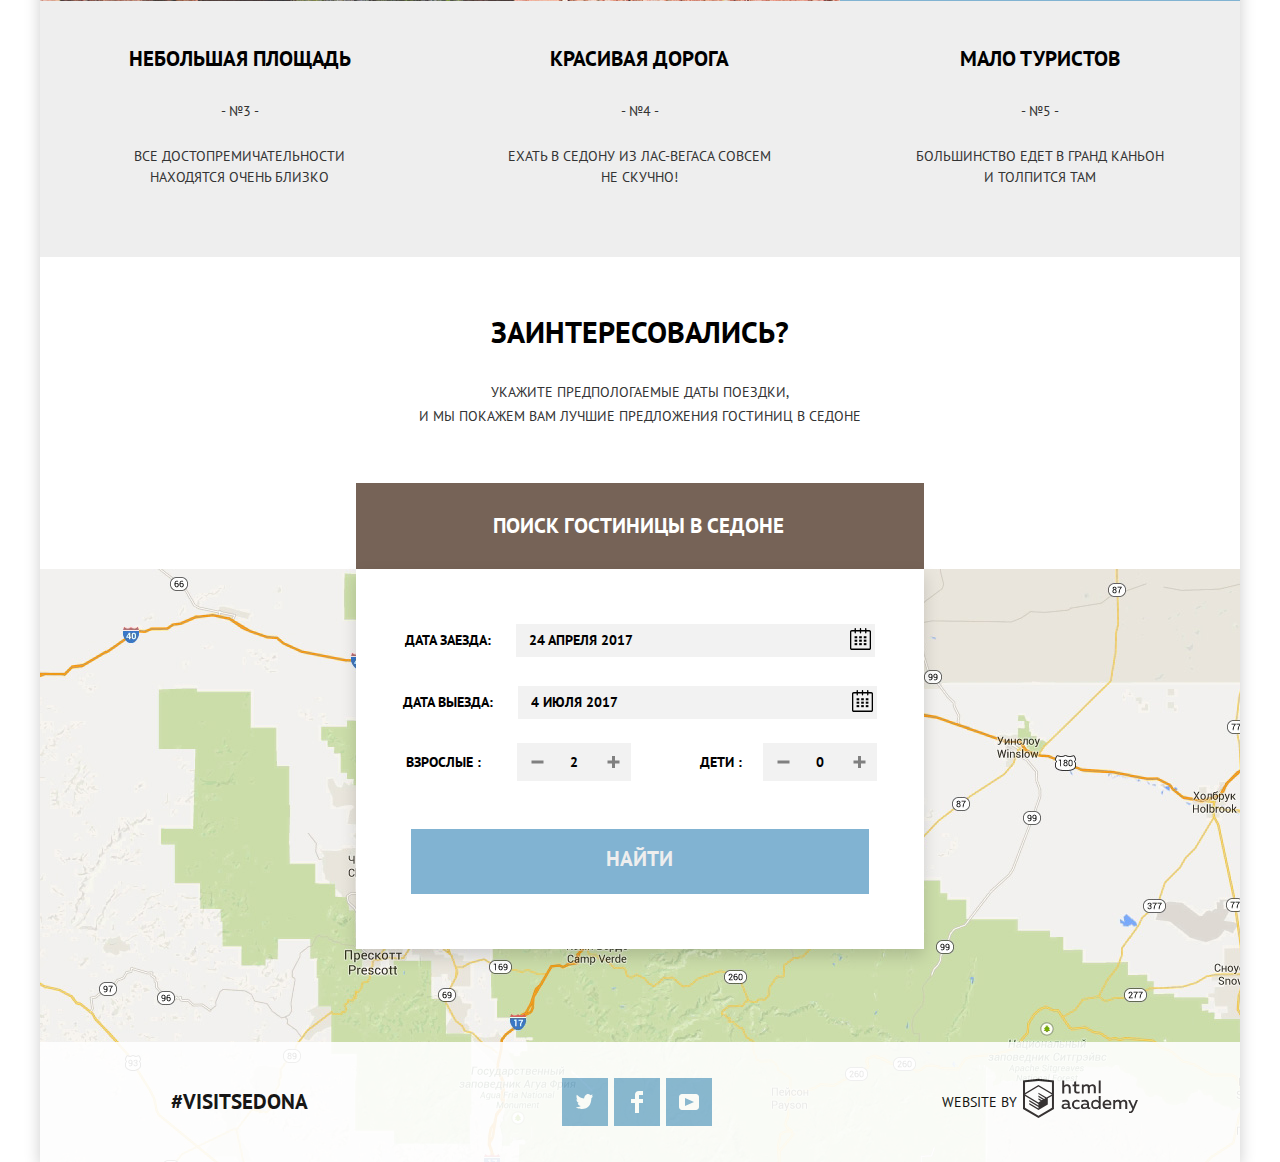
==== commit 7dd08491: "Правки в верстке" ====
--- a/index.html
+++ b/index.html
@@ -110,20 +110,20 @@
               </li>
               <li class="counter">
                 <div class="counter-adults">
-                  <label class="booking-label" for="adult-count">
+                  <label class="booking-label" for="adult-count">Взрослые :</label>
+                  <div class="input-wrapper">
                     <button type="button" class="add"></button>
                     <button type="button" class="reduce"></button>
-                    Взрослые :
-                  </label>
-                  <input type="text" name="adult" id="adult-count" value="2">
+                    <input type="text" name="adult" id="adult-count" value="2">
+                  </div>
                 </div>
                 <div class="counter-kids">
-                  <label class="booking-label" for="kids-count">
-                  <button type="button" class="add"></button>
-                  <button type="button" class="reduce"></button>
-                    Дети :
-                  </label>
-                  <input type="text" name="kids" id="kids-count" value="0">
+                  <label class="booking-label" for="kids-count">Дети :</label>
+                  <div class="input-wrapper">
+                    <button type="button" class="add"></button>
+                    <button type="button" class="reduce"></button>
+                    <input type="text" name="kids" id="kids-count" value="0">
+                  </div>
                 </div>
               </li>
               <li>
--- a/css/style.css
+++ b/css/style.css
@@ -1,5 +1,4 @@
 body {
-  margin: 0;
   padding: 0;
 
   font-family: "PT Sans", Arial, sans-serif;
@@ -11,7 +10,7 @@
   background: #ffffff;
   text-align: center;
   text-transform: uppercase;
-  min-width: 1280px;
+  min-width: 1200px;
   margin: auto;
  }
 
@@ -22,21 +21,24 @@
 
 .visually-hidden {
   position: absolute;
-  clip: rect(0 0 0 0);
+  clip: rect(1px 1px 1px 1px);
+  clip: rect(1px, 1px, 1px, 1px);
+  padding: 0;
+  border: 0;
+  height: 1px;
   width: 1px;
-  height: 1px;
-  margin: -1px;
-}
-
+  overflow: hidden;
+}
 
 
 .banner {
-  background-image:url("../img/intro-mask.svg"), url("../img/background-index.jpg")  ;
+  background-image:url("../img/intro-mask.svg"), url("../img/background-index.jpg");
   background-repeat: no-repeat;
-  background-position:center bottom , center -56px;
+  background-position: center 450px, center -56px;
   height: 430px;
   width: 1200px;
   padding-top: 76px;
+  background-size: 1200px auto, cover;
 }
 
 .main-nav-list,
@@ -82,7 +84,7 @@
 .page-wrapper{
   width: 1200px;
   margin: 0 auto;
-  box-shadow: 0px 5px 15px 0 #00010133;
+  box-shadow: 0px 5px 15px 0 rgba(0, 1, 1, 0.2);
 }
 
 .page-title {
@@ -228,7 +230,7 @@
   display: flex;
   flex-wrap: wrap;
   justify-content: center;
-  box-shadow:  0px 7px 15px 0 #00010126;
+  box-shadow:  0px 7px 15px 0 rgba(0, 1, 1, 0.149);
 }
 
 .arrival {
@@ -262,31 +264,38 @@
 
 .counter-adults,
 .counter-kids {
+  position: relative;
+  display: flex;
+  align-items: center;
   width: calc(50% - 10px);
 }
 
-
+.input-wrapper {
+  width: 114px;
+  position: absolute;
+}
+
+.counter-adults .input-wrapper {
+  left: 161px;
+}
+
+.counter-kids .input-wrapper {
+  left: 113px;
+}
+
+.input-wrapper input {
+  box-sizing: border-box;
+  width: 100%;
+}
 
 .counter-kids input,
 .counter-adults input {
-  width: 38px;
   background-color: #f2f2f2;
   border: none;
   text-align: center;
-  padding: 10px 0px;
-}
-
-.counter-kids input {
-  margin-left: 65px;
-}
-
-.counter-kids label {
-  margin-left: -90px;
-}
-
-.counter-adults label {
-  padding-right: 60px;
-}
+  height: 38px;
+}
+
 
 .add,
 .reduce {
@@ -294,7 +303,15 @@
   border: none;
   position: absolute;
   width: 38px;
-  height: 41px;
+  height: 38px;
+}
+
+.add {
+  right: 0;
+}
+
+.reduce {
+  left: 0;
 }
 
 .reduce::before {
@@ -347,21 +364,7 @@
 }
 
 
-.counter-kids .add {
-  left: 148px;
-}
-
-.counter-kids .reduce {
-  left: 72px;
-}
-
-.counter-adults .add {
-  left: 177px;
-}
-
-.counter-adults .reduce {
-  left: 101px;
-}
+
 
 .booking-date input {
   width: 346px;
@@ -382,6 +385,10 @@
   line-height: 26px;
 }
 
+.counter .booking-label {
+  margin-left: 50px;
+}
+
 .booking-form input[type="text"] {
   font: inherit;
   color: #000000;
@@ -567,7 +574,7 @@
 .catalog-submit {
   margin: 0 auto;
   display: block;
-  background-color: #ffffff00;
+  background-color: rgba(255, 255, 255, 0);
   border:2px solid #ffffff;
   border-radius: 2px;
   cursor: pointer;
@@ -937,6 +944,7 @@
   align-items: center;
   width: 100%;
   box-sizing: border-box;
+  min-height: 56px;
 }
 
 .main-nav-list li {
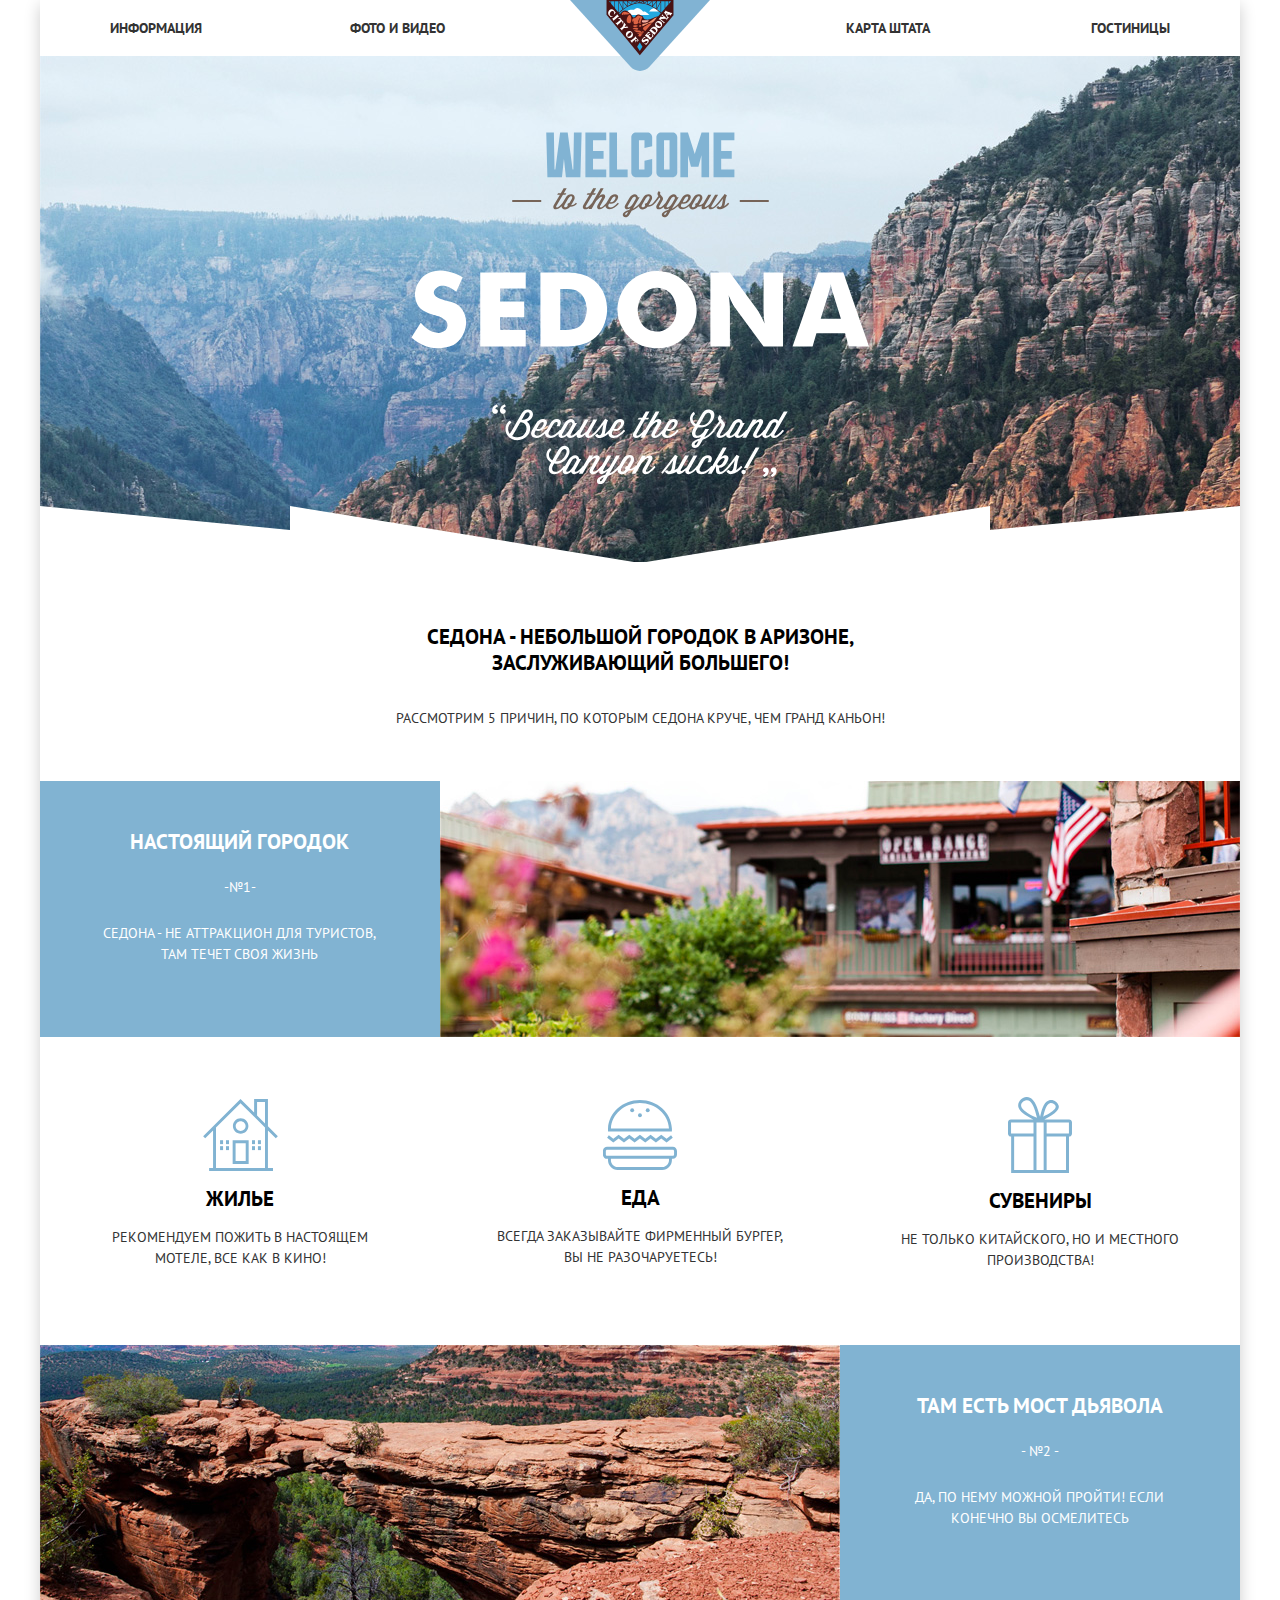
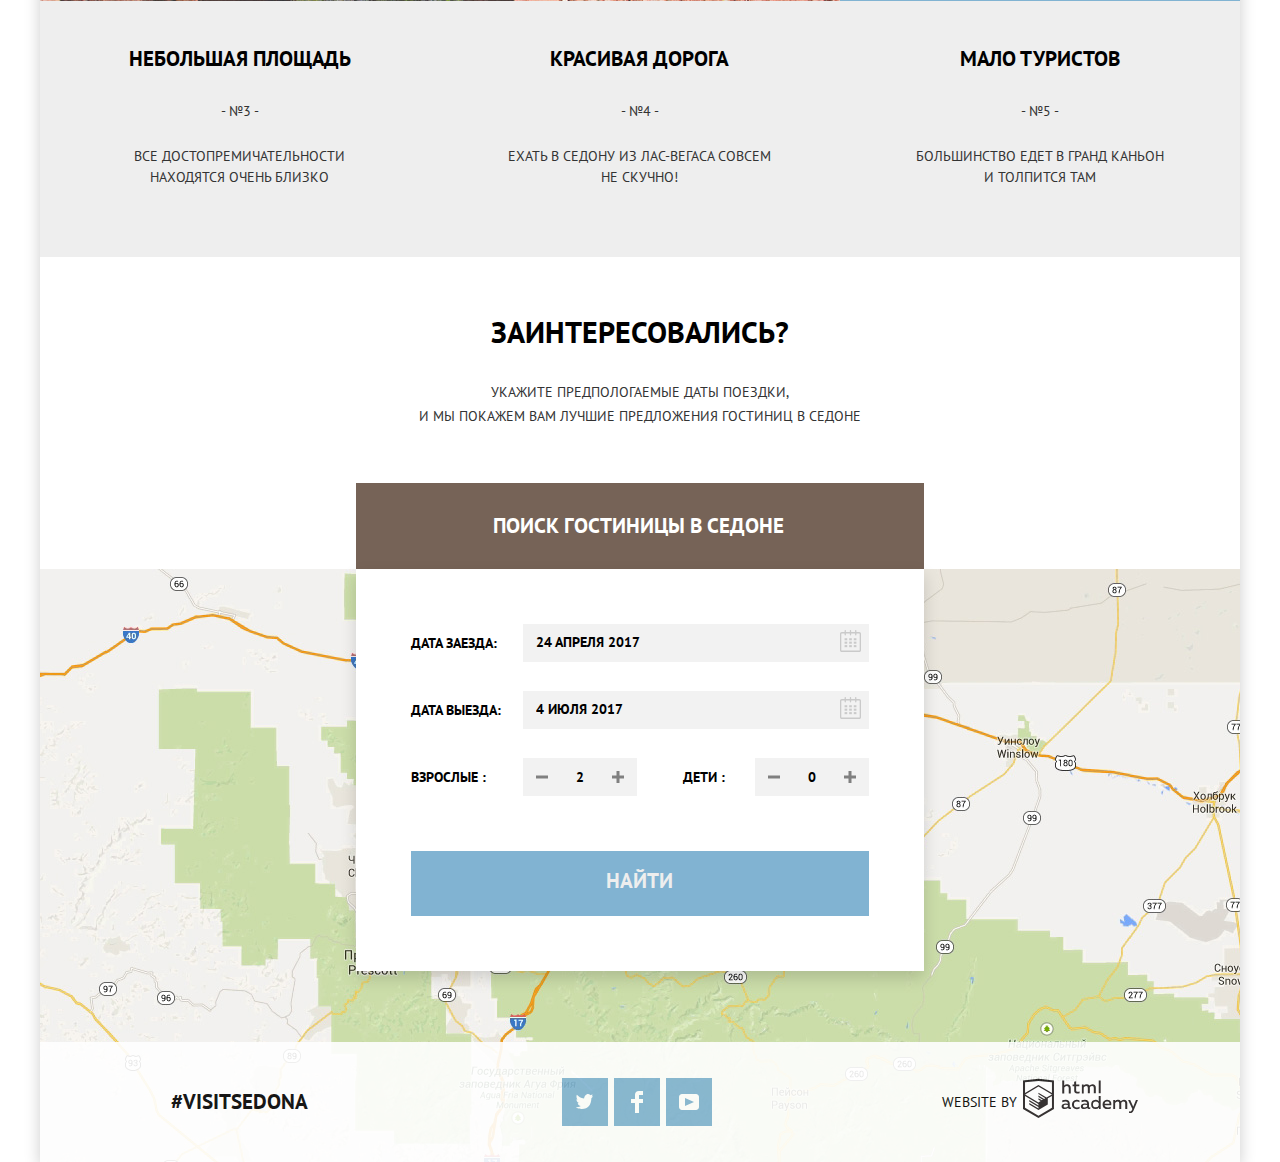
==== commit 50d399f6: "Календарь" ====
--- a/index.html
+++ b/index.html
@@ -101,12 +101,56 @@
               <li class="booking-date arrival">
                 <label class="booking-label" for="arrival-date">Дата заезда:</label>
                 <input type="text" name="arrival" id="arrival-date" value="24 апреля 2017">
-                <button type="button" class="calendar"></button>
+                <button type="button" class="calendar">
+                  <svg version="1.1" id="Layer_13" xmlns="http://www.w3.org/2000/svg" xmlns:xlink="http://www.w3.org/1999/xlink" x="0px" y="0px"
+                    width="21px" height="22px" viewBox="0 0 21 22" enable-background="new 0 0 21 22" xml:space="preserve">
+                    <g id="calendar_2_">
+                    <path d="M19.251,2.025h-2.845V0.648c0-0.381-0.294-0.689-0.656-0.689c-0.363,0-0.656,0.308-0.656,0.689v1.377h-3.938V0.648
+                     c0-0.381-0.294-0.689-0.655-0.689c-0.363,0-0.657,0.308-0.657,0.689v1.377H5.906V0.648c0-0.381-0.294-0.689-0.656-0.689
+                     c-0.363,0-0.657,0.308-0.657,0.689v1.377H1.75C0.784,2.025,0,2.847,0,3.862v16.302C0,21.179,0.784,22,1.75,22h17.501
+                     C20.217,22,21,21.179,21,20.164V3.862C21,2.847,20.217,2.025,19.251,2.025z M19.688,20.164c0,0.253-0.195,0.459-0.437,0.459H1.75
+                     c-0.241,0-0.438-0.206-0.438-0.459V3.862c0-0.253,0.196-0.459,0.438-0.459h2.844v1.378c0,0.381,0.294,0.689,0.657,0.689
+                     c0.362,0,0.656-0.308,0.656-0.689V3.403h3.938v1.378c0,0.381,0.294,0.689,0.657,0.689c0.361,0,0.655-0.308,0.655-0.689V3.403h3.938
+                     v1.378c0,0.381,0.293,0.689,0.656,0.689c0.362,0,0.656-0.308,0.656-0.689V3.403h2.845c0.241,0,0.437,0.206,0.437,0.459V20.164z"/>
+                    <rect x="4.594" y="8.225" width="2.625" height="2.066"/>
+                    <rect x="4.594" y="11.668" width="2.625" height="2.067"/>
+                    <rect x="4.594" y="15.112" width="2.625" height="2.066"/>
+                    <rect x="9.188" y="15.112" width="2.625" height="2.066"/>
+                    <rect x="9.188" y="11.668" width="2.625" height="2.067"/>
+                    <rect x="9.188" y="8.225" width="2.625" height="2.066"/>
+                    <rect x="13.781" y="15.112" width="2.625" height="2.066"/>
+                    <rect x="13.781" y="11.668" width="2.625" height="2.067"/>
+                    <rect x="13.781" y="8.225" width="2.625" height="2.066"/>
+                 </g>
+                 </svg>
+                </button>
               </li>
               <li class="booking-date departure">
                 <label class="booking-label" for="departure-date">Дата выезда:</label>
                 <input type="text" name="departure" id="departure-date" value="4 июля 2017">
-                <button type="button" class="calendar"></button>
+                <button type="button" class="calendar">
+                  <svg version="1.1" id="Layer_12" xmlns="http://www.w3.org/2000/svg" xmlns:xlink="http://www.w3.org/1999/xlink" x="0px" y="0px"
+                    width="21px" height="22px"  viewBox="0 0 21 22" enable-background="new 0 0 21 22" xml:space="preserve">
+                    <g id="calendar_1_">
+                    <path d="M19.251,2.025h-2.845V0.648c0-0.381-0.294-0.689-0.656-0.689c-0.363,0-0.656,0.308-0.656,0.689v1.377h-3.938V0.648
+                     c0-0.381-0.294-0.689-0.655-0.689c-0.363,0-0.657,0.308-0.657,0.689v1.377H5.906V0.648c0-0.381-0.294-0.689-0.656-0.689
+                     c-0.363,0-0.657,0.308-0.657,0.689v1.377H1.75C0.784,2.025,0,2.847,0,3.862v16.302C0,21.179,0.784,22,1.75,22h17.501
+                     C20.217,22,21,21.179,21,20.164V3.862C21,2.847,20.217,2.025,19.251,2.025z M19.688,20.164c0,0.253-0.195,0.459-0.437,0.459H1.75
+                     c-0.241,0-0.438-0.206-0.438-0.459V3.862c0-0.253,0.196-0.459,0.438-0.459h2.844v1.378c0,0.381,0.294,0.689,0.657,0.689
+                     c0.362,0,0.656-0.308,0.656-0.689V3.403h3.938v1.378c0,0.381,0.294,0.689,0.657,0.689c0.361,0,0.655-0.308,0.655-0.689V3.403h3.938
+                     v1.378c0,0.381,0.293,0.689,0.656,0.689c0.362,0,0.656-0.308,0.656-0.689V3.403h2.845c0.241,0,0.437,0.206,0.437,0.459V20.164z" />
+                    <rect x="4.594" y="8.225" width="2.625" height="2.066" />
+                    <rect x="4.594" y="11.668" width="2.625" height="2.067" />
+                    <rect x="4.594" y="15.112" width="2.625" height="2.066" />
+                    <rect x="9.188" y="15.112" width="2.625" height="2.066" />
+                    <rect x="9.188" y="11.668" width="2.625" height="2.067" />
+                    <rect x="9.188" y="8.225" width="2.625" height="2.066" />
+                    <rect x="13.781" y="15.112" width="2.625" height="2.066" />
+                    <rect x="13.781" y="11.668" width="2.625" height="2.067" />
+                    <rect x="13.781" y="8.225" width="2.625" height="2.066" />
+                    </g>
+                  </svg>
+                </button>
               </li>
               <li class="counter">
                 <div class="counter-adults">
--- a/css/style.css
+++ b/css/style.css
@@ -221,67 +221,81 @@
 .booking-form {
   position: absolute;
   top: 100%;
+  left: 0;
+  width: 100%;
+  background-color: #ffffff;
+  box-shadow:  0px 7px 15px 0 rgba(0, 1, 1, 0.149);
 }
 
 .booking-form-list {
-  width: 568px;
-  margin: 0 auto;
-  background-color: #ffffff;
-  display: flex;
-  flex-wrap: wrap;
-  justify-content: center;
-  box-shadow:  0px 7px 15px 0 rgba(0, 1, 1, 0.149);
+  padding: 55px;
+  box-sizing: border-box;
+  width: 100%;
 }
 
 .arrival {
   position: relative;
-  margin-top: 55px;
   margin-bottom: 29px;
+  display: flex;
 }
 
 .departure {
   position: relative;
-  margin-bottom: 30px;
+  margin-bottom: 29px;
+  display: flex;
 }
 
 .calendar {
   border: none;
-  background: transparent;
+  background: #f2f2f2;
   position: absolute;
-  width: 30px;
-  height: 30px;
-  background: url("../img/calendar.svg") no-repeat 50% 50%;
+  width: 38px;
+  height: 38px;
   right: 0;
   top: 0;
 }
 
+.calendar svg {
+  fill: #cacaca;
+}
+
+.calendar:hover svg,
+.calendar:focus svg {
+  fill: #000000;
+}
+
+.calendar:active svg {
+  fill: #81b3d2;
+}
+
 .counter {
   width: 100%;
   display: flex;
-  justify-content: space-between;
-}
-
+}
+
+.counter-adults {
+  width: 226px;
+}
+
+.counter-kids {
+  width: 206px;
+  margin-left: auto;
+}
 
 .counter-adults,
 .counter-kids {
   position: relative;
   display: flex;
   align-items: center;
-  width: calc(50% - 10px);
 }
 
 .input-wrapper {
   width: 114px;
-  position: absolute;
-}
-
-.counter-adults .input-wrapper {
-  left: 161px;
-}
-
-.counter-kids .input-wrapper {
-  left: 113px;
-}
+  position: relative;
+  flex: none;
+}
+
+
 
 .input-wrapper input {
   box-sizing: border-box;
@@ -320,9 +334,10 @@
   height: 12px;
   width: 3px;
   position: absolute;
-  top: 35%;
+  left: 50%;
+  top: 50%;
   background-color: #808080;
-  transform: rotate(90deg);
+  transform: translate(-50%, -50%) rotate(90deg);
 }
 
 .reduce:hover::before {
@@ -330,7 +345,7 @@
 }
 
 .reduce:active::before {
-  background-color: #81b3d2;
+  background-color: rgb(129, 179, 210);
 }
 
 .add::before {
@@ -339,9 +354,9 @@
   height: 12px;
   width: 3px;
   position: absolute;
-  top: 35%;
+  top: 50%;
   background-color: #808080;
-  transform: rotate(90deg);
+  transform:translate(-50%, -50%) rotate(90deg);
 }
 
 .add::after {
@@ -350,7 +365,8 @@
   height: 12px;
   width: 3px;
   position: absolute;
-  top: 35%;
+  top: 50%;
+  transform: translate(-50%, -50%);
   background-color: #808080;
 }
 
@@ -360,7 +376,7 @@
 }
 .add:active::before,
 .add:active::after {
-  background-color: #81b3d2;
+  background-color: rgb(129, 179, 210);
 }
 
 
@@ -368,7 +384,6 @@
 
 .booking-date input {
   width: 346px;
-  margin-left:21px;
   background-color: #f2f2f2;
   border: none;
   padding: 6px 0px 6px 13px;
@@ -378,16 +393,25 @@
   background-color: #ffffff;
 }
 
+.counter-kids .booking-label {
+  width: 92px;
+  padding-right: 10px;
+  text-align: center;
+}
+
 .booking-label {
+  flex: none;
   position: relative;
   font-size: inherit;
   font-weight: bold;
   line-height: 26px;
-}
-
-.counter .booking-label {
-  margin-left: 50px;
-}
+  box-sizing: border-box;
+  text-align: left;
+  width: 112px;
+  padding: 6px 10px 6px 0;
+}
+
+
 
 .booking-form input[type="text"] {
   font: inherit;
@@ -406,8 +430,6 @@
   font-size: 21px;
   line-height: 26px;
   padding: 17px 196px 22px 195px;
-  margin-top: 54px;
-  margin-bottom: 55px;
 }
 
 .find:hover,
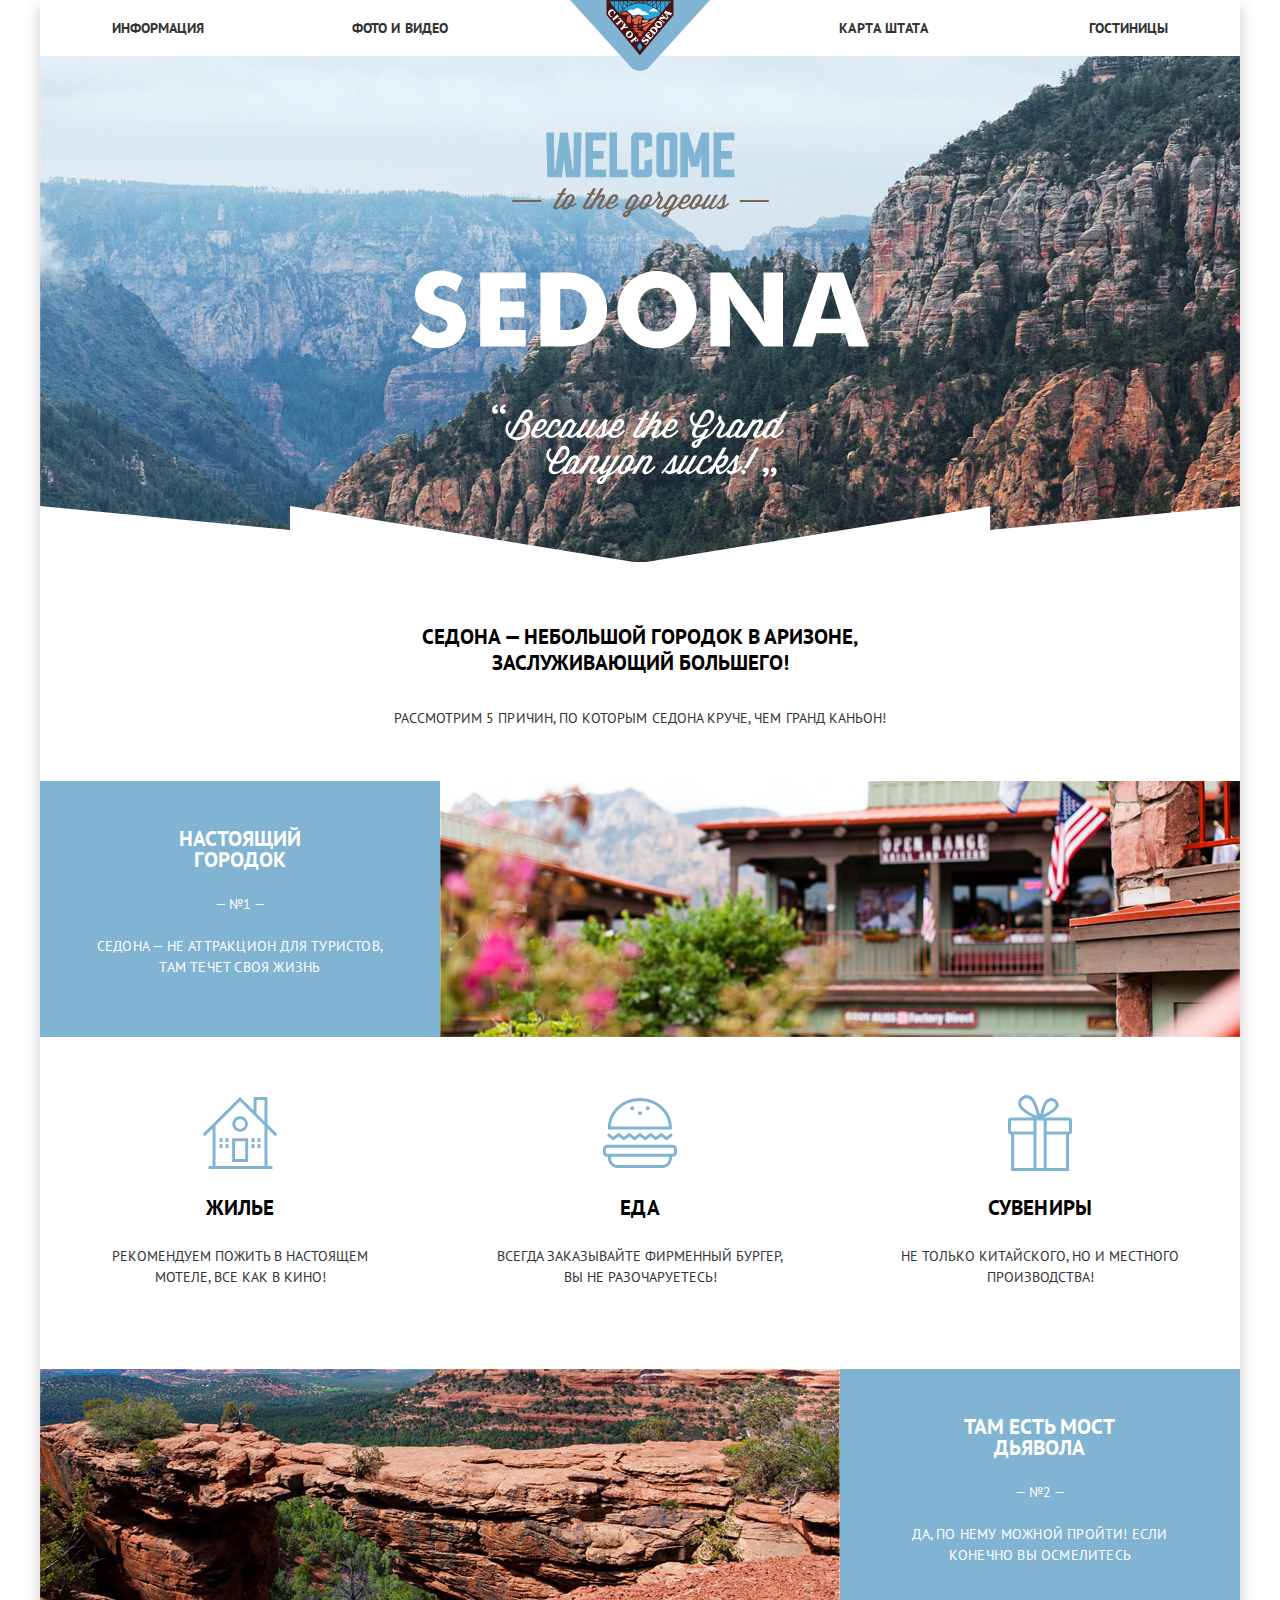
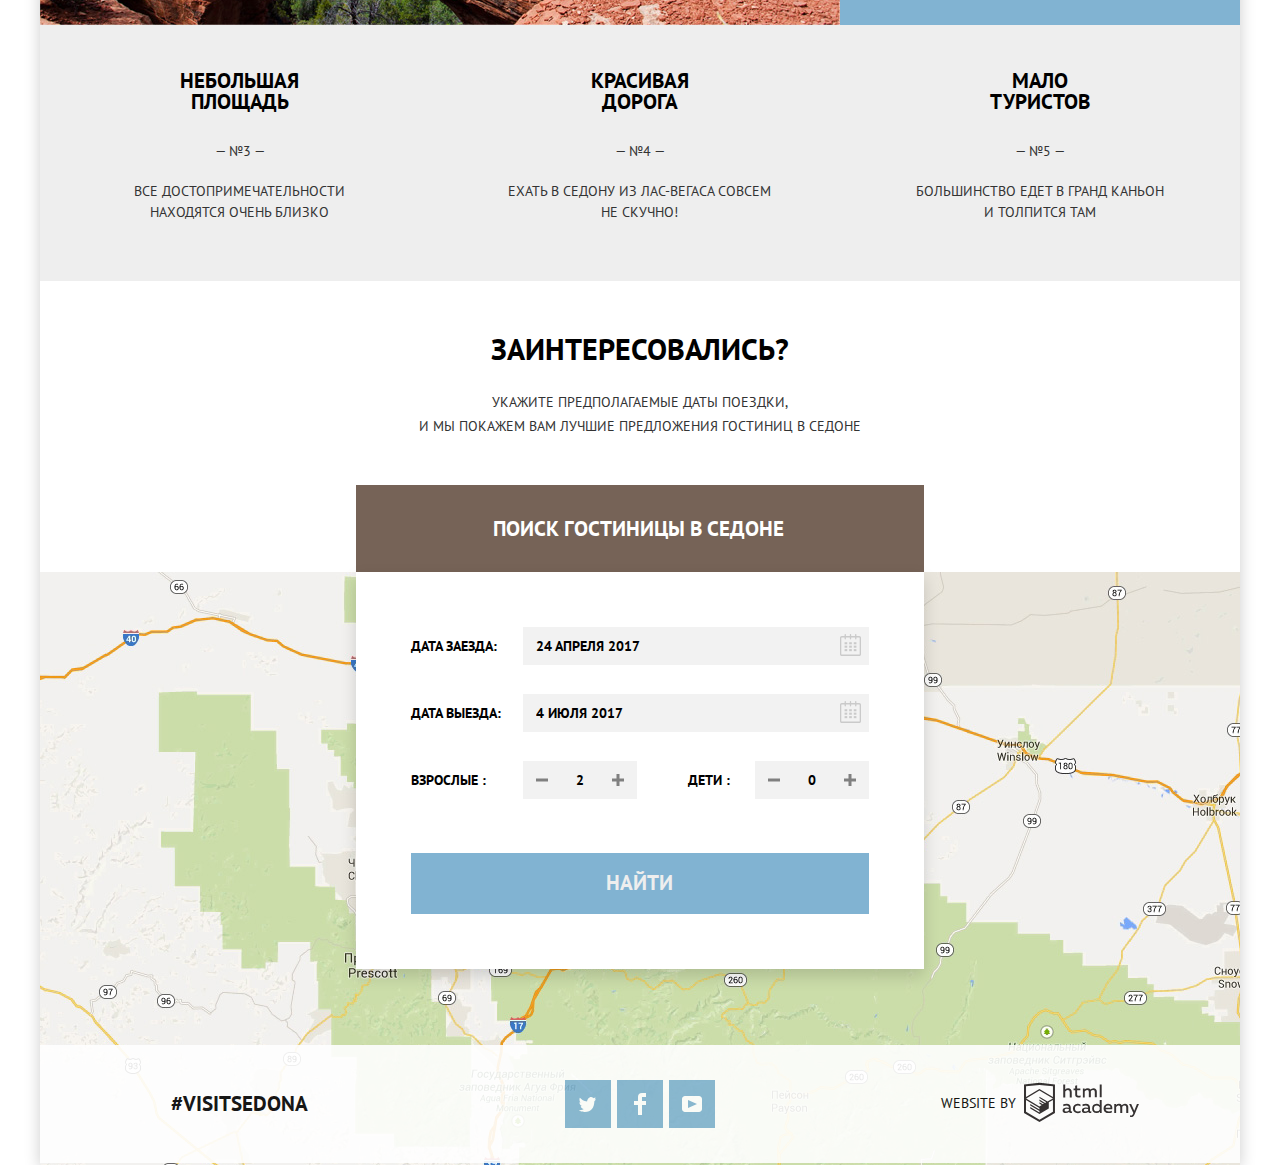
==== commit b5bd12d3: "Правки PP" ====
--- a/index.html
+++ b/index.html
@@ -35,14 +35,14 @@
       <div class="banner">
         <img src="img/welcome.svg" width="459" height="353" alt="Welcome to Sedona">
       </div>
-      <h1 class="page-title">Седона - небольшой городок в аризоне, заслуживающий большего!</h1>
+      <h1 class="page-title">Седона &mdash; небольшой городок в аризоне, заслуживающий большего!</h1>
       <p class="reasons">Рассмотрим 5 причин, по которым Седона круче, чем Гранд Каньон!</p>
       <section class="city-features">
         <div class="feature-block">
           <div class=" feature-block-info">
             <h2 class="feature-block-name">Настоящий городок</h2>
-            <p class="feature-block-number">-№1-</p>
-            <p class="feature-block-description">Седона - не аттракцион для туристов, там&nbsp;течет своя жизнь</p>
+            <p class="feature-block-number">&mdash; №1 &mdash;</p>
+            <p class="feature-block-description">Седона &mdash; не аттракцион для туристов, там&nbsp;течет своя жизнь</p>
           </div>
           <div class="feature-block-img">
             <img src="img/view.jpg" height="256" width="800" alt="Real city">
@@ -68,31 +68,31 @@
           </div>
           <div class="feature-block-info">
             <h2 class="feature-block-name">Там есть мост дьявола</h2>
-            <p class="feature-block-number"> - №2 - </p>
-            <p class="feature-block-description">Да, по нему можной пройти! если конечно Вы осмелитесь</p>
+            <p class="feature-block-number">&mdash; №2 &mdash;</p>
+            <p class="feature-block-description">Да, по нему можной пройти! если конечно Вы&nbsp;осмелитесь</p>
           </div>
         </div>
         <div class="features">
           <div class="feature">
             <h2 class="feature-name">Небольшая площадь</h2>
-            <p class="feature-number"> - №3 - </p>
-            <p class="feature-description">Все достопремичательности находятся&nbsp;очень близко</p>
+            <p class="feature-number">&mdash; №3 &mdash;</p>
+            <p class="feature-description">Все достопримечательности находятся&nbsp;очень близко</p>
           </div>
           <div class="feature">
             <h2 class="feature-name">Красивая дорога</h2>
-            <p class="feature-number"> - №4 - </p>
+            <p class="feature-number"> &mdash; №4 &mdash;</p>
             <p class="feature-description">Ехать в Седону из Лас-Вегаса совсем не&nbsp;скучно!</p>
           </div>
           <div class="feature">
             <h2 class="feature-name">Мало туристов</h2>
-            <p class="feature-number"> - №5 - </p>
+            <p class="feature-number">&mdash; №5 &mdash;</p>
             <p class="feature-description">Большинство едет в Гранд Каньон и&nbsp;толпится там</p>
           </div>
         </div>
       </section>
       <div class="booking">
         <p class="booking-headline">Заинтересовались?</p>
-        <p class="booking-offer">Укажите предпологаемые даты поездки,
+        <p class="booking-offer">Укажите предполагаемые даты поездки,
           <br> и мы покажем вам лучшие предложения гостиниц в Седоне</p>
         <div class="booking-wrapper">
           <a href="#" class="button">Поиск гостиницы в Седоне</a>
--- a/css/style.css
+++ b/css/style.css
@@ -34,7 +34,7 @@
 .banner {
   background-image:url("../img/intro-mask.svg"), url("../img/background-index.jpg");
   background-repeat: no-repeat;
-  background-position: center 450px, center -56px;
+  background-position: center 450px, center -82px;
   height: 430px;
   width: 1200px;
   padding-top: 76px;
@@ -69,15 +69,19 @@
   color: #333333
 }
 
+.main-nav-list li:nth-of-type(3) {
+  letter-spacing: 0.5px;
+}
+
 .main-nav-list a:hover {
   color: #81b3d2;
 }
 
 .main-nav-list a:active {
-  color: #0000004c;
-}
-
-.site-nav-current a {
+  color: rgba(0, 0, 0, 0.3);
+}
+
+.site-nav-current {
   color: #766357;
 }
 
@@ -95,14 +99,14 @@
   color: #000000;
   width: 440px;
   margin:  auto;
-  padding-top: 62px;
-  padding-bottom: 15px;
+  padding: 62px 0 15px 0px;
 }
 
 .reasons {
   line-height: 26px;
   color: #333333;
   padding-bottom: 36px;
+  letter-spacing: 0.06px;
 }
 
 .feature-block {
@@ -111,25 +115,34 @@
 }
 
 .feature-block-name {
+  width: 151px;
   font-size: 21px;
   color: #ffffff;
   font-weight: bold;
   line-height: 21px;
-  margin: 0px;
-  padding: 0px;
+  margin: 0px auto;
+  padding: 47px 0px 23px 0px;
 }
 
 .feature-block-description,
 .feature-block-number {
   color: #ffffff;
   line-height: 21px;
-  margin: 0px;
+  margin: 0px auto;
   padding: 0px;
-  padding-top: 25px;
+  padding-top: 21px;
+}
+
+.feature-block-description {
+  display: block;
+  margin: 0px auto;
+  width: 320px;
+  letter-spacing: 0.2px;
 }
 
 .advantage {
-  padding: 60px 50px;
+  position: relative;
+  padding: 143px 50px 67px 50px;;
   width: 33.33333%;
 }
 
@@ -141,8 +154,10 @@
 }
 
 .advantage-name {
+  margin-bottom: 28px;
   font-size: 21px;
   font-weight: bold;
+  letter-spacing: 0.2px;
 }
 
 .advantage-description {
@@ -155,10 +170,12 @@
   align-items: baseline;
   justify-content: space-around;
   min-height: 256px;
-  margin-bottom: 57px;
+  margin-bottom: 50px;
 }
 
 .feature-name {
+  width: 150px;
+  margin: 15px auto;
   color: #000000;
   font-weight: bold;
   line-height: 21px;
@@ -172,8 +189,13 @@
 }
 
 .feature-description {
+  padding-top: 5px;
   display: block;
-  margin: 10px 35px 10px 35px;
+  margin: 0px 35px 0px 35px;
+}
+
+.feature-block-number {
+  padding-top: 1px;
 }
 
 .booking-headline {
@@ -182,12 +204,15 @@
   line-height: 36px;
   color: #000000;
   padding: 0px;
+  margin: 0px;
 }
 
 .booking-offer {
   font-size: 14px;
   line-height: 24px;
   color: #333333;
+  margin: 0px;
+  padding: 23px 0px 0px 0px;
 }
 
 .booking-wrapper {
@@ -204,8 +229,8 @@
   font-weight: bold;
   color: #ffffff;
   background-color: #766357;
-  padding: 30px 140px 30px 137px;
-  margin-top: 55px;
+  padding: 31px 140px 30px 137px;
+  margin-top: 47px;
 }
 
 .button:hover,
@@ -304,6 +329,7 @@
 
 .counter-kids input,
 .counter-adults input {
+  padding: 0 38px;
   background-color: #f2f2f2;
   border: none;
   text-align: center;
@@ -383,19 +409,24 @@
 
 
 .booking-date input {
+  box-sizing: border-box;
   width: 346px;
   background-color: #f2f2f2;
   border: none;
   padding: 6px 0px 6px 13px;
 }
 
+.booking-date input:hover {
+  background-color: rgb(235, 235, 235);
+}
+
 .booking-date input:focus {
   background-color: #ffffff;
 }
 
 .counter-kids .booking-label {
   width: 92px;
-  padding-right: 10px;
+  padding-right: 0px;
   text-align: center;
 }
 
@@ -429,7 +460,8 @@
   font-weight: bold;
   font-size: 21px;
   line-height: 26px;
-  padding: 17px 196px 22px 195px;
+  margin-top: 54px;
+  padding: 17px 196px 18px 195px;
 }
 
 .find:hover,
@@ -472,9 +504,12 @@
   width: 46px;
   height: 48px;
   background-color: #81b3d2;
-  display: flex;
   font: inherit;
   margin-right: 6px;
+}
+
+.footer-social .social-button:last-child {
+  margin-right: 0px;
 }
 
 .social-button:hover,
@@ -514,13 +549,14 @@
 .footer-developer {
   display: block;
   line-height: 26px;
-  margin-top: 47px;
+  margin-top: 45px;
   margin-bottom: 47px;
 }
 
 .developer-info {
   display: block;
-  margin-left: 6px;
+  margin-left: 8px;
+  margin-top: 3px;
 }
 
 .developer-info:hover path,
@@ -540,7 +576,7 @@
 }
 
 .price-select {
-  align-self: center;
+  margin-top: 27px;
   margin-right: 70px;
 }
 
@@ -548,6 +584,7 @@
 
 .filter fieldset {
   border: none;
+  padding: 0px;
 }
 
 .filter legend {
@@ -556,12 +593,13 @@
   line-height: 21px;
   color: #ffffff;
   font-weight: bold;
-  padding: 25px 0px 25px 0px;
-}
-
-.options-list:not(:nth-of-type(2)) {
-  width: 19%;
-  margin-left: 60px;
+  padding: 27px 0px 24px 0px;
+  letter-spacing: 0.3px;
+}
+
+.options-list:nth-of-type(1) {
+  width: 20%;
+  padding: 0px 12px 8px 69px;
 }
 
 .options-list:nth-child(2) {
@@ -573,7 +611,7 @@
   color: #ffffff;
   line-height: 21px;
   text-align: left;
-  padding-bottom: 30px;
+  padding-bottom: 25px;
 }
 
 .option-label {
@@ -586,6 +624,7 @@
   width: 25px;
   height: 23px;
 }
+
 
 .filter-option input[type="checkbox"]:checked + .checkbox-indicator {
   fill-opacity: 0;
@@ -594,16 +633,16 @@
 }
 
 .catalog-submit {
-  margin: 0 auto;
+  margin: 31px 0px 0px 83px;
   display: block;
   background-color: rgba(255, 255, 255, 0);
-  border:2px solid #ffffff;
+  border: 2px solid #ffffff;
   border-radius: 2px;
   cursor: pointer;
   color: #ffffff;
   font-size: 14px;
   line-height: 21px;
-  padding: 6px 35px;
+  padding: 6px 34px;
   text-transform: inherit;
 }
 
@@ -644,12 +683,12 @@
 
 .price-controls .min-price {
   text-align: left;
-  width: 100px;
+  width: 108px;
 }
 
 .price-controls .max-price {
   transform: translateX(50%);
-  width: 80px;
+  width: 75px;
 
 }
 
@@ -670,7 +709,7 @@
 
 .range .scale {
   height: 2px;
-  background: #ffffff4c;
+  background: rgba(255, 255, 255, 0.3);
 }
 
 .range .bar {
@@ -709,14 +748,15 @@
 }
 
 .result {
-  display: flex;
-  align-items: center;
+  padding: 29px 0px 32px 0px;
+  display: flex;
 }
 
 .buttons {
-  text-decoration: dotted underline #81b3d2;
-  color: #0000004c;
   border: none;
+  border-bottom: 1px dotted  #81b3d2;
+  color: rgba(0, 0, 0, 0.3);
+  padding: 0;
   background: none;
   text-transform: inherit;
 }
@@ -728,53 +768,59 @@
 }
 
 .buttons:active {
+  border:none;
   color: black;
   text-decoration: none;
   outline: transparent;
 }
 
+
 .sort-price {
   margin-left: 40px;
 }
 
 .sort-type {
-  margin: 0 33px;
+  margin: 0 32px;
 }
 
 .sort-buttons {
   margin-left: auto;
-  margin-right: 73px;
-  display: flex;
+  margin-right: 79px;
+  display: flex;
+  padding-top: 5px;
   }
+
+.decreasing,
+.increasing {
+  height: 20px;
+  width: 11px;
+}
+
+.sort-button {
+  background-color: transparent;
+  border: none;
+  outline: none;
+}
 
 .decreasing {
   margin-left: 12px;
 }
 
-.decreasing polyline {
+.sort-button polyline,
+.sort-button polygon {
   fill: #cacaca;
 }
 
-.decreasing:hover polyline,
-.decreasing:focus polyline {
-  fill: black
-}
-
-.decreasing:active polyline {
-  fill: #81b3d2;
-}
-
-.increasing polygon {
-  fill: #cacaca;
-}
-
-.increasing:hover polygon,
-.increasing:focus polygon {
+.sort-button:focus polyline,
+.sort-button:hover polyline,
+.sort-button:focus polygon,
+.sort-button:hover polygon {
   fill: black;
 }
 
-.increasing:active polygon {
-  fill: #81b3d2;
+.sort-button:active polyline,
+.sort-button:active polygon {
+  fill: rgb(129, 179, 210);
 }
 
 .list {
@@ -784,7 +830,6 @@
 
 .hotel {
   display: flex;
-  align-items: center;
   border-bottom: 1px solid #cacaca;
   border-top:  1px solid #cacaca;
   margin-top: -1px;
@@ -802,7 +847,7 @@
 }
 
 .hotel-name a:active {
-  color: #0000004c;
+  color: rgba(0, 0, 0, 0.3);
 }
 
 .cost {
@@ -823,16 +868,16 @@
   font-weight: bold;
   line-height: 26px;
   text-align: left;
-  margin-left: 72px;
+  margin: 0px 0px 0px 72px;
 }
 
 .sort {
   display: flex;
-  align-items: center;
   justify-content: space-between;
   font-size: 12px;
   line-height: 18px;
   text-align: left;
+  padding-top: 7px;
 }
 
 .sort-types {
@@ -842,7 +887,7 @@
 .hotel-img {
   display: block;
   flex: none;
-  margin: 30px 0px 30px 72px;
+  padding: 30px 0px 25px 72px;
 }
 
 .hotel-img img {
@@ -855,7 +900,7 @@
 }
 
 .hotel-name {
-  margin: 0;
+  margin: 23px 0px 0px 0px;
 }
 
 .hotel-name a {
@@ -864,7 +909,8 @@
   font-size: 21px;
   line-height: 26px;
   text-align: left;
-  margin: -10px 0px 10px 0px;
+  margin: 0px 0px 10px 0px;
+  letter-spacing: 0.2px;
 }
 
 .info-block {
@@ -877,24 +923,22 @@
 .hotel-info {
   flex: none;
   display: block;
-  width: calc(50% - 50px);
-  margin: 0px 20px 0px 0px;
+  width: 100px;
+  margin: 0px 17px 0px 0px;
   padding: 0px 0px 12px 0px;
   text-align: left;
 }
 
-.hotel-info:last-of-type {
-  margin-left: -2px;
-}
-
 
 .button-blue {
-  display: block;
-  padding :5px 17px 5px 17px;
+  flex: none;
+  display: inline-block;
+  padding :4px 17px 3px 17px;
   color: #ffffff;
   background-color: #81b3d2;
-  text-align: left;
-  font-weight: bold;
+  text-align: center;
+  font-weight: bold;
+  vertical-align: middle;
 }
 
 .button-blue:hover {
@@ -903,12 +947,12 @@
 
 .button-blue:active {
   background-color: #5496bd;
-  color: #ffffff4c;
+  color: rgba(255, 255, 255, 0.298);
 }
 
 .button-brown {
   display: inline-block;
-  padding :5px 16px 5px 16px;
+  padding :4px 16px 3px 16px;
   margin-left: 6px;
   color: #ffffff;
   background-color: #766357;
@@ -922,7 +966,7 @@
 
 .button-brown:active {
   background-color: #503e33;
-  color: #ffffff4c;
+  color: rgba(255, 255, 255, 0.298);
 }
 
 .hotel-stats {
@@ -937,14 +981,15 @@
 }
 
 .stars {
-  margin-bottom: 47px;
+  margin-top: 30px;
+  margin-bottom: 43px;
   margin-left: auto;
-  min-height: 17px;
-  background: url(../img/star.svg) space 19px 0;
+  height: 20px;
+  background: url(../img/star.svg) space 0px 0;
 }
 
 .four-stars {
-  width: 85px;
+  width: 89px;
 }
 
 .three-stars {
@@ -962,7 +1007,7 @@
 .main-nav-list {
   position: relative;
   display: flex;
-  padding: 0px 70px;
+  padding: 0px 72px;
   align-items: center;
   width: 100%;
   box-sizing: border-box;
@@ -976,6 +1021,7 @@
 
 .main-nav-list li:nth-child(2) {
   margin-right: auto;
+  letter-spacing: 0.1px;
 }
 
 .main-nav-list li:nth-child(2),
@@ -1001,7 +1047,6 @@
   display: flex;
   flex-direction: column;
   width: 33.33333%;
-  padding: 50px 44px;
   text-align: center;
   box-sizing: border-box;
 }
@@ -1019,7 +1064,10 @@
 
 
 .advantage::before {
-  display: block;
+  position: absolute;
+  top:29%;
+  left: 50%;
+  transform: translate(-50%, -50%);
   content: "";
   height: 72px;
   width: 75px;
@@ -1029,7 +1077,10 @@
 }
 
 .advantage:nth-of-type(2)::before {
-  display: block;
+  position: absolute;
+  top:29%;
+  left: 50%;
+  transform: translate(-50%, -50%);
   content: "";
   height: 70px;
   width: 74px;
@@ -1039,7 +1090,10 @@
 }
 
 .advantage:nth-of-type(3)::before {
-  display: block;
+  position: absolute;
+  top:29%;
+  left: 50%;
+  transform: translate(-50%, -50%);
   content: "";
   height: 76px;
   width: 64px;
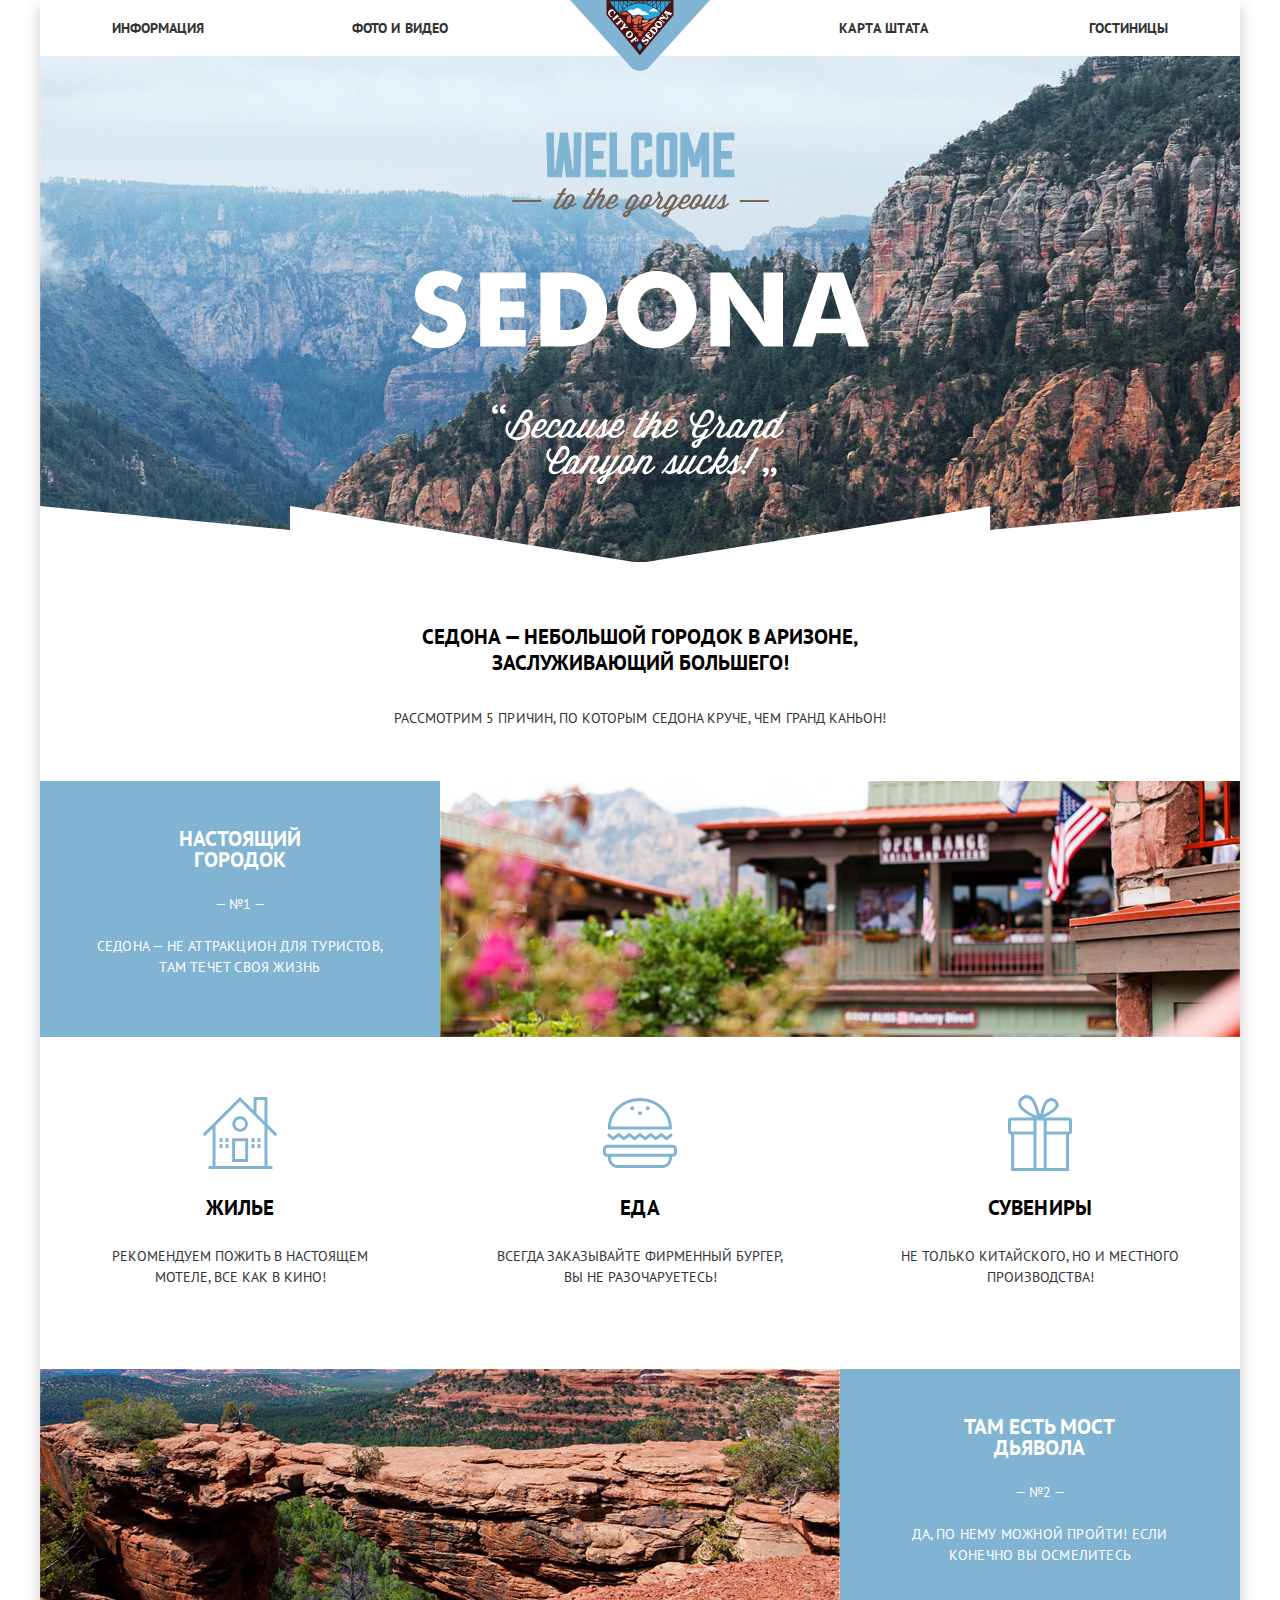
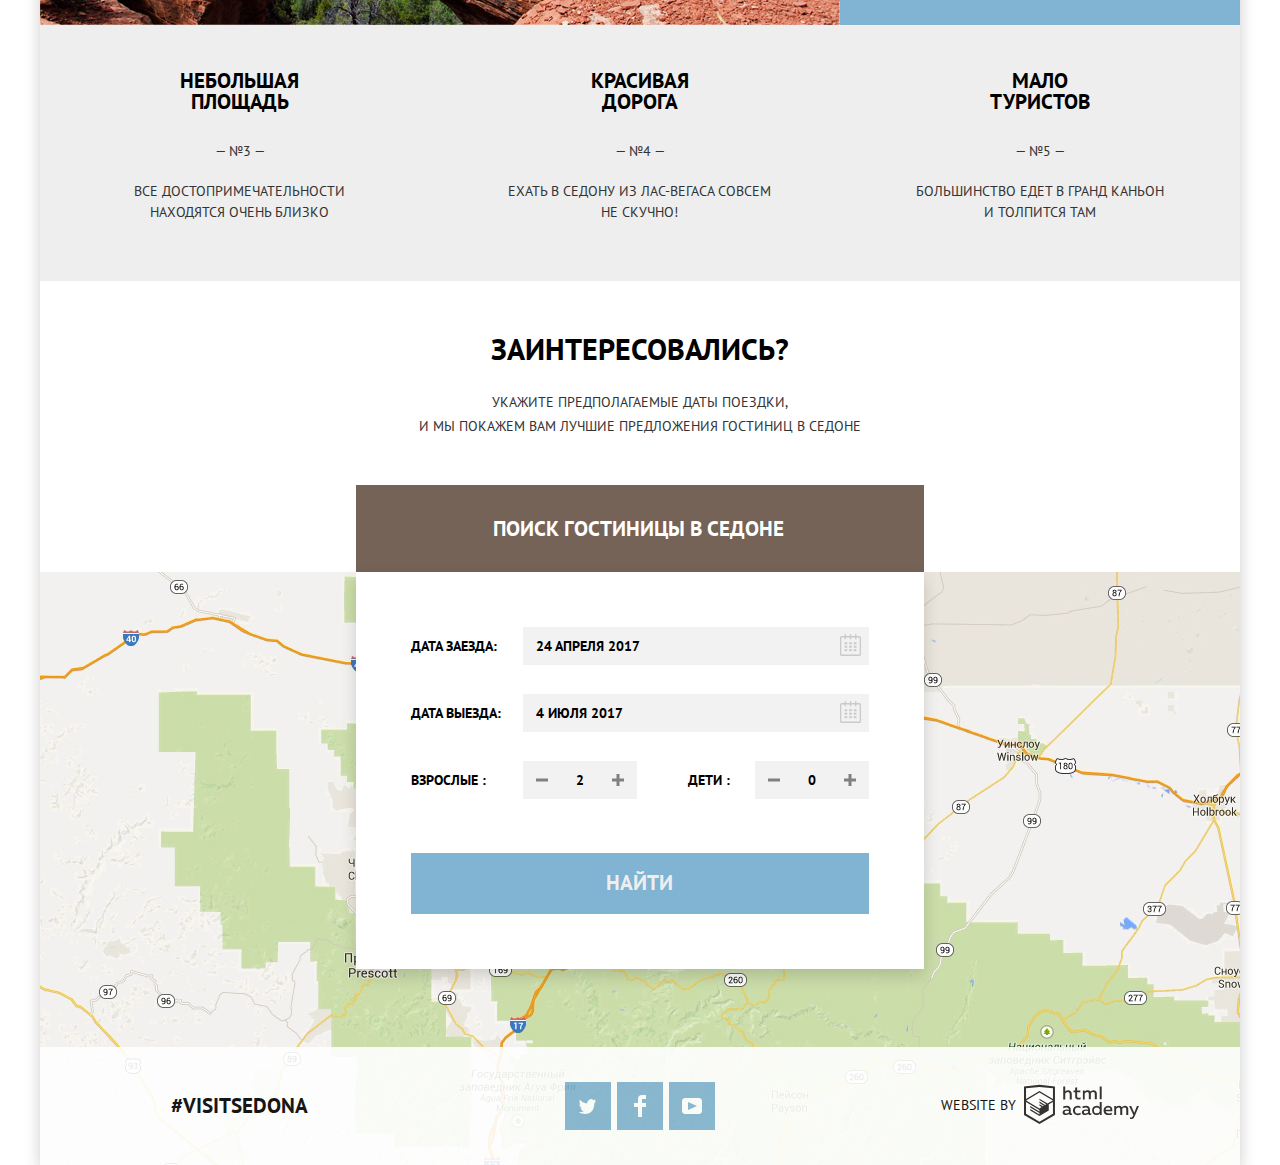
==== commit 45c755d4: "Reformat code" ====
--- a/index.html
+++ b/index.html
@@ -10,99 +10,99 @@
 </head>
 
 <body>
-  <div class="page-wrapper">
-    <header class="main-header">
-      <nav class="main-nav">
-        <ul class="main-nav-list">
-          <li>
-            <a href="info.html">Информация</a>
-          </li>
-          <li>
-            <a href="gallery.html">Фото и Видео</a>
-          </li>
-          <li>
-            <a href="map.html">Карта Штата</a>
-          </li>
-          <li>
-            <a href="catalog.html">Гостиницы</a>
-          </li>
-        </ul>
-        <div class="logo">
-          <img src="img/logo.svg" width="140" height="71" alt="Sedona">
-        </div>
-      </nav>
-    </header>
-      <div class="banner">
-        <img src="img/welcome.svg" width="459" height="353" alt="Welcome to Sedona">
-      </div>
-      <h1 class="page-title">Седона &mdash; небольшой городок в аризоне, заслуживающий большего!</h1>
-      <p class="reasons">Рассмотрим 5 причин, по которым Седона круче, чем Гранд Каньон!</p>
-      <section class="city-features">
-        <div class="feature-block">
-          <div class=" feature-block-info">
-            <h2 class="feature-block-name">Настоящий городок</h2>
-            <p class="feature-block-number">&mdash; №1 &mdash;</p>
-            <p class="feature-block-description">Седона &mdash; не аттракцион для туристов, там&nbsp;течет своя жизнь</p>
-          </div>
-          <div class="feature-block-img">
-            <img src="img/view.jpg" height="256" width="800" alt="Real city">
-          </div>
-        </div>
-          <div class="advantages">
-            <div class="advantage">
-              <h2 class="advantage-name">Жилье</h2>
-              <p class="advantage-description">Рекомендуем пожить в настоящем мотеле, все как в кино!</p>
-            </div>
-            <div class="advantage">
-              <h2 class="advantage-name">Еда</h2>
-              <p class="advantage-description">Всегда заказывайте фирменный бургер, вы не разочаруетесь!</p>
-            </div>
-            <div class="advantage">
-              <h2 class="advantage-name">Сувениры</h2>
-              <p class="advantage-description">не только китайского, но и местного производства!</p>
-            </div>
-          </div>
-        <div class="feature-block">
-          <div class="feature-block-img">
-            <img src="img/bridge.jpg" height="256" width="800" alt="devils-bridge">
-          </div>
-          <div class="feature-block-info">
-            <h2 class="feature-block-name">Там есть мост дьявола</h2>
-            <p class="feature-block-number">&mdash; №2 &mdash;</p>
-            <p class="feature-block-description">Да, по нему можной пройти! если конечно Вы&nbsp;осмелитесь</p>
-          </div>
-        </div>
-        <div class="features">
-          <div class="feature">
-            <h2 class="feature-name">Небольшая площадь</h2>
-            <p class="feature-number">&mdash; №3 &mdash;</p>
-            <p class="feature-description">Все достопримечательности находятся&nbsp;очень близко</p>
-          </div>
-          <div class="feature">
-            <h2 class="feature-name">Красивая дорога</h2>
-            <p class="feature-number"> &mdash; №4 &mdash;</p>
-            <p class="feature-description">Ехать в Седону из Лас-Вегаса совсем не&nbsp;скучно!</p>
-          </div>
-          <div class="feature">
-            <h2 class="feature-name">Мало туристов</h2>
-            <p class="feature-number">&mdash; №5 &mdash;</p>
-            <p class="feature-description">Большинство едет в Гранд Каньон и&nbsp;толпится там</p>
-          </div>
-        </div>
-      </section>
-      <div class="booking">
-        <p class="booking-headline">Заинтересовались?</p>
-        <p class="booking-offer">Укажите предполагаемые даты поездки,
-          <br> и мы покажем вам лучшие предложения гостиниц в Седоне</p>
-        <div class="booking-wrapper">
-          <a href="#" class="button">Поиск гостиницы в Седоне</a>
-          <form class="booking-form" method="GET" action="https://echo.htmlacademy.ru">
-            <ul class="booking-form-list">
-              <li class="booking-date arrival">
-                <label class="booking-label" for="arrival-date">Дата заезда:</label>
-                <input type="text" name="arrival" id="arrival-date" value="24 апреля 2017">
-                <button type="button" class="calendar">
-                  <svg version="1.1" id="Layer_13" xmlns="http://www.w3.org/2000/svg" xmlns:xlink="http://www.w3.org/1999/xlink" x="0px" y="0px"
+<div class="page-wrapper">
+  <header class="main-header">
+    <nav class="main-nav">
+      <ul class="main-nav-list">
+        <li>
+          <a href="info.html">Информация</a>
+        </li>
+        <li>
+          <a href="gallery.html">Фото и Видео</a>
+        </li>
+        <li>
+          <a href="map.html">Карта Штата</a>
+        </li>
+        <li>
+          <a href="catalog.html">Гостиницы</a>
+        </li>
+      </ul>
+      <div class="logo">
+        <img src="img/logo.svg" width="140" height="71" alt="Sedona">
+      </div>
+    </nav>
+  </header>
+  <div class="banner">
+    <img src="img/welcome.svg" width="459" height="353" alt="Welcome to Sedona">
+  </div>
+  <h1 class="page-title">Седона &mdash; небольшой городок в аризоне, заслуживающий большего!</h1>
+  <p class="reasons">Рассмотрим 5 причин, по которым Седона круче, чем Гранд Каньон!</p>
+  <section class="city-features">
+    <div class="feature-block">
+      <div class=" feature-block-info">
+        <h2 class="feature-block-name">Настоящий городок</h2>
+        <p class="feature-block-number">&mdash; №1 &mdash;</p>
+        <p class="feature-block-description">Седона &mdash; не аттракцион для туристов, там&nbsp;течет своя жизнь</p>
+      </div>
+      <div class="feature-block-img">
+        <img src="img/view.jpg" height="256" width="800" alt="Real city">
+      </div>
+    </div>
+    <div class="advantages">
+      <div class="advantage">
+        <h2 class="advantage-name">Жилье</h2>
+        <p class="advantage-description">Рекомендуем пожить в настоящем мотеле, все как в кино!</p>
+      </div>
+      <div class="advantage">
+        <h2 class="advantage-name">Еда</h2>
+        <p class="advantage-description">Всегда заказывайте фирменный бургер, вы не разочаруетесь!</p>
+      </div>
+      <div class="advantage">
+        <h2 class="advantage-name">Сувениры</h2>
+        <p class="advantage-description">не только китайского, но и местного производства!</p>
+      </div>
+    </div>
+    <div class="feature-block">
+      <div class="feature-block-img">
+        <img src="img/bridge.jpg" height="256" width="800" alt="devils-bridge">
+      </div>
+      <div class="feature-block-info">
+        <h2 class="feature-block-name">Там есть мост дьявола</h2>
+        <p class="feature-block-number">&mdash; №2 &mdash;</p>
+        <p class="feature-block-description">Да, по нему можной пройти! если конечно Вы&nbsp;осмелитесь</p>
+      </div>
+    </div>
+    <div class="features">
+      <div class="feature">
+        <h2 class="feature-name">Небольшая площадь</h2>
+        <p class="feature-number">&mdash; №3 &mdash;</p>
+        <p class="feature-description">Все достопримечательности находятся&nbsp;очень близко</p>
+      </div>
+      <div class="feature">
+        <h2 class="feature-name">Красивая дорога</h2>
+        <p class="feature-number"> &mdash; №4 &mdash;</p>
+        <p class="feature-description">Ехать в Седону из Лас-Вегаса совсем не&nbsp;скучно!</p>
+      </div>
+      <div class="feature">
+        <h2 class="feature-name">Мало туристов</h2>
+        <p class="feature-number">&mdash; №5 &mdash;</p>
+        <p class="feature-description">Большинство едет в Гранд Каньон и&nbsp;толпится там</p>
+      </div>
+    </div>
+  </section>
+  <div class="booking">
+    <p class="booking-headline">Заинтересовались?</p>
+    <p class="booking-offer">Укажите предполагаемые даты поездки,
+      <br> и мы покажем вам лучшие предложения гостиниц в Седоне</p>
+    <div class="booking-wrapper">
+      <a href="#" class="button">Поиск гостиницы в Седоне</a>
+      <form class="booking-form" method="GET" action="https://echo.htmlacademy.ru">
+        <ul class="booking-form-list">
+          <li class="booking-date arrival">
+            <label class="booking-label" for="arrival-date">Дата заезда:</label>
+            <input type="text" name="arrival" id="arrival-date" value="24 апреля 2017">
+            <button type="button" class="calendar">
+              <svg version="1.1" id="Layer_13" xmlns="http://www.w3.org/2000/svg" xmlns:xlink="http://www.w3.org/1999/xlink" x="0px" y="0px"
                     width="21px" height="22px" viewBox="0 0 21 22" enable-background="new 0 0 21 22" xml:space="preserve">
                     <g id="calendar_2_">
                     <path d="M19.251,2.025h-2.845V0.648c0-0.381-0.294-0.689-0.656-0.689c-0.363,0-0.656,0.308-0.656,0.689v1.377h-3.938V0.648
@@ -123,13 +123,13 @@
                     <rect x="13.781" y="8.225" width="2.625" height="2.066"/>
                  </g>
                  </svg>
-                </button>
-              </li>
-              <li class="booking-date departure">
-                <label class="booking-label" for="departure-date">Дата выезда:</label>
-                <input type="text" name="departure" id="departure-date" value="4 июля 2017">
-                <button type="button" class="calendar">
-                  <svg version="1.1" id="Layer_12" xmlns="http://www.w3.org/2000/svg" xmlns:xlink="http://www.w3.org/1999/xlink" x="0px" y="0px"
+            </button>
+          </li>
+          <li class="booking-date departure">
+            <label class="booking-label" for="departure-date">Дата выезда:</label>
+            <input type="text" name="departure" id="departure-date" value="4 июля 2017">
+            <button type="button" class="calendar">
+              <svg version="1.1" id="Layer_12" xmlns="http://www.w3.org/2000/svg" xmlns:xlink="http://www.w3.org/1999/xlink" x="0px" y="0px"
                     width="21px" height="22px"  viewBox="0 0 21 22" enable-background="new 0 0 21 22" xml:space="preserve">
                     <g id="calendar_1_">
                     <path d="M19.251,2.025h-2.845V0.648c0-0.381-0.294-0.689-0.656-0.689c-0.363,0-0.656,0.308-0.656,0.689v1.377h-3.938V0.648
@@ -150,50 +150,71 @@
                     <rect x="13.781" y="8.225" width="2.625" height="2.066" />
                     </g>
                   </svg>
-                </button>
-              </li>
-              <li class="counter">
-                <div class="counter-adults">
-                  <label class="booking-label" for="adult-count">Взрослые :</label>
-                  <div class="input-wrapper">
-                    <button type="button" class="add"></button>
-                    <button type="button" class="reduce"></button>
-                    <input type="text" name="adult" id="adult-count" value="2">
-                  </div>
-                </div>
-                <div class="counter-kids">
-                  <label class="booking-label" for="kids-count">Дети :</label>
-                  <div class="input-wrapper">
-                    <button type="button" class="add"></button>
-                    <button type="button" class="reduce"></button>
-                    <input type="text" name="kids" id="kids-count" value="0">
-                  </div>
-                </div>
-              </li>
-              <li>
-                <button type="submit" class="button find">Найти</button>
-              </li>
-            </ul>
-          </form>
-        </div>
-      </div>
-      <div class="interactive-map"></div>
-    <footer class="main-footer main-footer-opacity">
-      <p class="hashtag">#VISITSEDONA</p>
-      <div class="footer-social">
-        <a class="social-button" href="#" aria-label="Читайте нас в твиттере"><span class="visually-hidden">Твиттер</span><svg xmlns="http://www.w3.org/2000/svg" xmlns:xlink="http://www.w3.org/1999/xlink" width="17" height="15" viewBox="0 0 17 15"><path fill="#FFF" d="M10.95.144c1.685-.496 2.984.27 3.577 1.179.673-.231 1.331-.481 2.011-.708a2.345 2.345 0 0 1-.857 1.768c.685.17 1.304-.491 1.304-.491-.169 1-1.006 1.788-1.563 2.024-.231 6.75-3.175 11.217-10.077 11.082h-.446c-.41 0-4.164-.46-4.898-1.887 2.271.196 3.893-.422 4.693-1.177-.96-.3-2.679-.477-2.979-2.95.349.106.564.228 1.19.119C1.705 8.247.374 7.53.448 5.33c.285.328 1.067.536 1.34.472C1.085 5.561-.182 2.442.894.85c1.818 1.854 3.735 3.606 7.152 3.773C8.254 2.33 9.183.793 10.95.144z"></path></svg></a>
-        <a class="social-button" href="#" aria-label="наш Фейсбук"><span class="visually-hidden">Facebook</span><svg xmlns="http://www.w3.org/2000/svg" width="12" height="22" viewBox="0 0 12 22"><path fill="#FFF" d="M12 4V0H8a4 4 0 0 0-4 4v4H0v4h4v10h4V12h4V8H8V4h4z"/></svg></a>
-        <a class="social-button" href="#" aria-label="смотрите нас на Ютуб"><span class="visually-hidden">Youtube</span><svg xmlns="http://www.w3.org/2000/svg" xmlns:xlink="http://www.w3.org/1999/xlink" width="20" height="16" viewBox="0 0 20 16"><path fill="#FFF" d="M17 0H3C1.35 0 0 1.35 0 3v10c0 1.65 1.35 3 3 3h14c1.65 0 3-1.35 3-3V3c0-1.65-1.35-3-3-3zM6.027 11.998V4.002L15.014 8l-8.987 3.998z"/></svg></a>
-      </div>
-      <div class="developer">
-        <p class="footer-developer">Website by</p>
-        <a class="developer-info" href="http://htmlacademy.ru/intensive/htmlcss">
-          <span class="visually-hidden">Профессиональный интенсив HTML и CSS уровень 1</span>
-          <svg id="Layer_1" data-name="Layer 1" xmlns="http://www.w3.org/2000/svg" width="115" height="41" viewBox="0 0 108.08 36.85"><title>logo-htmlacademy-small1</title><path d="M44.61,26.88a2,2,0,0,0,.55-0.1v1.33a3.25,3.25,0,0,1-1.18.21,1.67,1.67,0,0,1-1.67-1,4.84,4.84,0,0,1-3.14,1.08c-1.51,0-2.91-.83-2.91-2.55,0-2.13,2-2.79,3.71-2.79a11.08,11.08,0,0,1,2.17.25v-0.3c0-1-.76-1.77-2.19-1.77a7.42,7.42,0,0,0-3,.64v-1.7a10.21,10.21,0,0,1,3.19-.55c2.36,0,3.81,1.12,3.81,3.65v3a0.54,0.54,0,0,0,.49.59h0.17Zm-6.44-1.13A1.35,1.35,0,0,0,39.63,27h0.11a3.39,3.39,0,0,0,2.41-1V24.58a9.72,9.72,0,0,0-1.81-.21c-1,0-2.16.33-2.16,1.38h0Zm12.36-6.11a5,5,0,0,1,2.57.64V22a4.08,4.08,0,0,0-2.3-.7,2.75,2.75,0,1,0,0,5.49,5,5,0,0,0,2.43-.64v1.71a6.27,6.27,0,0,1-2.76.57A4.21,4.21,0,0,1,46,24.51q0-.21,0-0.41a4.32,4.32,0,0,1,4.18-4.46h0.38Zm12.17,7.24a2,2,0,0,0,.55-0.1v1.33a3.25,3.25,0,0,1-1.18.21,1.67,1.67,0,0,1-1.67-1,4.84,4.84,0,0,1-3.14,1.08c-1.51,0-2.91-.83-2.91-2.55,0-2.13,2-2.79,3.71-2.79a11.08,11.08,0,0,1,2.17.25v-0.3c0-1-.76-1.77-2.19-1.77a7.42,7.42,0,0,0-3,.64v-1.7a10.21,10.21,0,0,1,3.19-.55c2.36,0,3.81,1.12,3.81,3.65v3a0.54,0.54,0,0,0,.49.59h0.17Zm-6.44-1.13A1.35,1.35,0,0,0,57.73,27h0.11a3.39,3.39,0,0,0,2.41-1V24.58a9.72,9.72,0,0,0-1.81-.21c-1.06,0-2.16.33-2.16,1.38h0ZM73,16V28.2H71.35V26.88a3.88,3.88,0,0,1-3.19,1.54,4.4,4.4,0,0,1,0-8.78,3.81,3.81,0,0,1,3,1.3V16H73Zm-4.53,5.22a2.76,2.76,0,1,0,0,5.52A2.86,2.86,0,0,0,71.15,25V23A2.91,2.91,0,0,0,68.49,21.27ZM79,19.64c3.31,0,4.46,2.68,3.92,5.09H76.7c0.21,1.5,1.67,2.11,3.19,2.11a6.11,6.11,0,0,0,2.64-.59v1.6a7.14,7.14,0,0,1-3,.57C77,28.42,74.78,27,74.78,24a4.18,4.18,0,0,1,4-4.39H79Zm0.09,1.54a2.28,2.28,0,0,0-2.44,2.1v0.06H81.3A2,2,0,0,0,79.13,21.18Zm5.73,7V19.87h1.65v1a3.81,3.81,0,0,1,2.78-1.27A2.86,2.86,0,0,1,91.89,21a4.12,4.12,0,0,1,2.91-1.33A3.06,3.06,0,0,1,98,23V28.2h-1.9V23.05a1.59,1.59,0,0,0-1.42-1.75H94.42a2.8,2.8,0,0,0-2.07,1.12V28.2h-1.9V23.05A1.59,1.59,0,0,0,89,21.31H88.8a3,3,0,0,0-2.21,1.29v5.63H84.86Zm21.31-8.33h1.9l-3.91,9.46c-0.9,2.17-2.09,2.86-3.35,2.86a4.76,4.76,0,0,1-1.1-.14V30.46a2.86,2.86,0,0,0,.85.12c0.9,0,1.58-.64,2.07-1.9l0.17-.42-4-8.4h2l2.86,6.29ZM38.73,1.46V6.22a3.81,3.81,0,0,1,2.7-1.14,3.25,3.25,0,0,1,3.44,3.4v5.15H43V8.72a1.81,1.81,0,0,0-1.61-2h-0.3a2.93,2.93,0,0,0-2.32,1.39v5.52h-1.9V1.46h1.9ZM49.94,2.31v3h3V6.91h-3v3.81c0,1.1.5,1.46,1.58,1.46a4.49,4.49,0,0,0,1.69-.33v1.6A6.8,6.8,0,0,1,51,13.8a2.55,2.55,0,0,1-2.86-2.74V6.89H46.58V5.26h1.5V2.74Zm5.4,11.31V5.28H57v1A3.81,3.81,0,0,1,59.77,5a2.86,2.86,0,0,1,2.6,1.33A4.12,4.12,0,0,1,65.28,5,3.06,3.06,0,0,1,68.44,8.4v5.21h-1.9V8.46a1.59,1.59,0,0,0-1.42-1.75H64.89a2.8,2.8,0,0,0-2.07,1.12v5.78h-1.9V8.46A1.59,1.59,0,0,0,59.5,6.71H59.27A3,3,0,0,0,57.06,8v5.63H55.34ZM71.17,1.45H73V13.6H71.17V1.45ZM14.71,0H14.55L0,1.54V28.21l14.55,8.66,14.55-8.66V1.54Zm12.5,27.1L14.55,34.64,1.9,27.12V16.18l12.59,7.5V25L5.86,19.9v1.31l8.68,5.21v1.39L5.87,22.65V24l8.68,5.21,8.75-5.24V18.31L27.2,16V27.12Zm0-12.53-3.48,2-1.6,1L14.51,13v1.31L21,18.23H21l-0.14.09-1,.54-5.37-3.2V17l4.24,2.52-1,.67-3.2-1.9v1.31l2.1,1.24L14.5,22.1,2,14.65,14.51,7.11Zm0-1.32L14.49,5.76,1.91,13.25v-10L14.56,1.92,27.21,3.25v10h0Z" transform="translate(0 -0.02)" fill="#231f20"/></svg>
-        </a>
-      </div>
-    </footer>
+            </button>
+          </li>
+          <li class="counter">
+            <div class="counter-adults">
+              <label class="booking-label" for="adult-count">Взрослые :</label>
+              <div class="input-wrapper">
+                <button type="button" class="add"></button>
+                <button type="button" class="reduce"></button>
+                <input type="text" name="adult" id="adult-count" value="2">
+              </div>
+            </div>
+            <div class="counter-kids">
+              <label class="booking-label" for="kids-count">Дети :</label>
+              <div class="input-wrapper">
+                <button type="button" class="add"></button>
+                <button type="button" class="reduce"></button>
+                <input type="text" name="kids" id="kids-count" value="0">
+              </div>
+            </div>
+          </li>
+          <li>
+            <button type="submit" class="button find">Найти</button>
+          </li>
+        </ul>
+      </form>
+    </div>
   </div>
+  <div class="interactive-map"></div>
+  <footer class="main-footer main-footer-opacity">
+    <p class="hashtag">#VISITSEDONA</p>
+    <div class="footer-social">
+      <a class="social-button" href="#" aria-label="Читайте нас в твиттере"><span class="visually-hidden">Твиттер</span>
+        <svg xmlns="http://www.w3.org/2000/svg" xmlns:xlink="http://www.w3.org/1999/xlink" width="17" height="15"
+             viewBox="0 0 17 15">
+          <path fill="#FFF"
+                d="M10.95.144c1.685-.496 2.984.27 3.577 1.179.673-.231 1.331-.481 2.011-.708a2.345 2.345 0 0 1-.857 1.768c.685.17 1.304-.491 1.304-.491-.169 1-1.006 1.788-1.563 2.024-.231 6.75-3.175 11.217-10.077 11.082h-.446c-.41 0-4.164-.46-4.898-1.887 2.271.196 3.893-.422 4.693-1.177-.96-.3-2.679-.477-2.979-2.95.349.106.564.228 1.19.119C1.705 8.247.374 7.53.448 5.33c.285.328 1.067.536 1.34.472C1.085 5.561-.182 2.442.894.85c1.818 1.854 3.735 3.606 7.152 3.773C8.254 2.33 9.183.793 10.95.144z"></path>
+        </svg>
+      </a>
+      <a class="social-button" href="#" aria-label="наш Фейсбук"><span class="visually-hidden">Facebook</span>
+        <svg xmlns="http://www.w3.org/2000/svg" width="12" height="22" viewBox="0 0 12 22">
+          <path fill="#FFF" d="M12 4V0H8a4 4 0 0 0-4 4v4H0v4h4v10h4V12h4V8H8V4h4z"/>
+        </svg>
+      </a>
+      <a class="social-button" href="#" aria-label="смотрите нас на Ютуб"><span class="visually-hidden">Youtube</span>
+        <svg xmlns="http://www.w3.org/2000/svg" xmlns:xlink="http://www.w3.org/1999/xlink" width="20" height="16"
+             viewBox="0 0 20 16">
+          <path fill="#FFF"
+                d="M17 0H3C1.35 0 0 1.35 0 3v10c0 1.65 1.35 3 3 3h14c1.65 0 3-1.35 3-3V3c0-1.65-1.35-3-3-3zM6.027 11.998V4.002L15.014 8l-8.987 3.998z"/>
+        </svg>
+      </a>
+    </div>
+    <div class="developer">
+      <p class="footer-developer">Website by</p>
+      <a class="developer-info" href="http://htmlacademy.ru/intensive/htmlcss">
+        <span class="visually-hidden">Профессиональный интенсив HTML и CSS уровень 1</span>
+        <svg id="Layer_1" data-name="Layer 1" xmlns="http://www.w3.org/2000/svg" width="115" height="41"
+             viewBox="0 0 108.08 36.85"><title>logo-htmlacademy-small1</title>
+          <path
+            d="M44.61,26.88a2,2,0,0,0,.55-0.1v1.33a3.25,3.25,0,0,1-1.18.21,1.67,1.67,0,0,1-1.67-1,4.84,4.84,0,0,1-3.14,1.08c-1.51,0-2.91-.83-2.91-2.55,0-2.13,2-2.79,3.71-2.79a11.08,11.08,0,0,1,2.17.25v-0.3c0-1-.76-1.77-2.19-1.77a7.42,7.42,0,0,0-3,.64v-1.7a10.21,10.21,0,0,1,3.19-.55c2.36,0,3.81,1.12,3.81,3.65v3a0.54,0.54,0,0,0,.49.59h0.17Zm-6.44-1.13A1.35,1.35,0,0,0,39.63,27h0.11a3.39,3.39,0,0,0,2.41-1V24.58a9.72,9.72,0,0,0-1.81-.21c-1,0-2.16.33-2.16,1.38h0Zm12.36-6.11a5,5,0,0,1,2.57.64V22a4.08,4.08,0,0,0-2.3-.7,2.75,2.75,0,1,0,0,5.49,5,5,0,0,0,2.43-.64v1.71a6.27,6.27,0,0,1-2.76.57A4.21,4.21,0,0,1,46,24.51q0-.21,0-0.41a4.32,4.32,0,0,1,4.18-4.46h0.38Zm12.17,7.24a2,2,0,0,0,.55-0.1v1.33a3.25,3.25,0,0,1-1.18.21,1.67,1.67,0,0,1-1.67-1,4.84,4.84,0,0,1-3.14,1.08c-1.51,0-2.91-.83-2.91-2.55,0-2.13,2-2.79,3.71-2.79a11.08,11.08,0,0,1,2.17.25v-0.3c0-1-.76-1.77-2.19-1.77a7.42,7.42,0,0,0-3,.64v-1.7a10.21,10.21,0,0,1,3.19-.55c2.36,0,3.81,1.12,3.81,3.65v3a0.54,0.54,0,0,0,.49.59h0.17Zm-6.44-1.13A1.35,1.35,0,0,0,57.73,27h0.11a3.39,3.39,0,0,0,2.41-1V24.58a9.72,9.72,0,0,0-1.81-.21c-1.06,0-2.16.33-2.16,1.38h0ZM73,16V28.2H71.35V26.88a3.88,3.88,0,0,1-3.19,1.54,4.4,4.4,0,0,1,0-8.78,3.81,3.81,0,0,1,3,1.3V16H73Zm-4.53,5.22a2.76,2.76,0,1,0,0,5.52A2.86,2.86,0,0,0,71.15,25V23A2.91,2.91,0,0,0,68.49,21.27ZM79,19.64c3.31,0,4.46,2.68,3.92,5.09H76.7c0.21,1.5,1.67,2.11,3.19,2.11a6.11,6.11,0,0,0,2.64-.59v1.6a7.14,7.14,0,0,1-3,.57C77,28.42,74.78,27,74.78,24a4.18,4.18,0,0,1,4-4.39H79Zm0.09,1.54a2.28,2.28,0,0,0-2.44,2.1v0.06H81.3A2,2,0,0,0,79.13,21.18Zm5.73,7V19.87h1.65v1a3.81,3.81,0,0,1,2.78-1.27A2.86,2.86,0,0,1,91.89,21a4.12,4.12,0,0,1,2.91-1.33A3.06,3.06,0,0,1,98,23V28.2h-1.9V23.05a1.59,1.59,0,0,0-1.42-1.75H94.42a2.8,2.8,0,0,0-2.07,1.12V28.2h-1.9V23.05A1.59,1.59,0,0,0,89,21.31H88.8a3,3,0,0,0-2.21,1.29v5.63H84.86Zm21.31-8.33h1.9l-3.91,9.46c-0.9,2.17-2.09,2.86-3.35,2.86a4.76,4.76,0,0,1-1.1-.14V30.46a2.86,2.86,0,0,0,.85.12c0.9,0,1.58-.64,2.07-1.9l0.17-.42-4-8.4h2l2.86,6.29ZM38.73,1.46V6.22a3.81,3.81,0,0,1,2.7-1.14,3.25,3.25,0,0,1,3.44,3.4v5.15H43V8.72a1.81,1.81,0,0,0-1.61-2h-0.3a2.93,2.93,0,0,0-2.32,1.39v5.52h-1.9V1.46h1.9ZM49.94,2.31v3h3V6.91h-3v3.81c0,1.1.5,1.46,1.58,1.46a4.49,4.49,0,0,0,1.69-.33v1.6A6.8,6.8,0,0,1,51,13.8a2.55,2.55,0,0,1-2.86-2.74V6.89H46.58V5.26h1.5V2.74Zm5.4,11.31V5.28H57v1A3.81,3.81,0,0,1,59.77,5a2.86,2.86,0,0,1,2.6,1.33A4.12,4.12,0,0,1,65.28,5,3.06,3.06,0,0,1,68.44,8.4v5.21h-1.9V8.46a1.59,1.59,0,0,0-1.42-1.75H64.89a2.8,2.8,0,0,0-2.07,1.12v5.78h-1.9V8.46A1.59,1.59,0,0,0,59.5,6.71H59.27A3,3,0,0,0,57.06,8v5.63H55.34ZM71.17,1.45H73V13.6H71.17V1.45ZM14.71,0H14.55L0,1.54V28.21l14.55,8.66,14.55-8.66V1.54Zm12.5,27.1L14.55,34.64,1.9,27.12V16.18l12.59,7.5V25L5.86,19.9v1.31l8.68,5.21v1.39L5.87,22.65V24l8.68,5.21,8.75-5.24V18.31L27.2,16V27.12Zm0-12.53-3.48,2-1.6,1L14.51,13v1.31L21,18.23H21l-0.14.09-1,.54-5.37-3.2V17l4.24,2.52-1,.67-3.2-1.9v1.31l2.1,1.24L14.5,22.1,2,14.65,14.51,7.11Zm0-1.32L14.49,5.76,1.91,13.25v-10L14.56,1.92,27.21,3.25v10h0Z"
+            transform="translate(0 -0.02)" fill="#231f20"/>
+        </svg>
+      </a>
+    </div>
+  </footer>
+</div>
 </body>
 
 </html>
--- a/css/style.css
+++ b/css/style.css
@@ -12,8 +12,7 @@
   text-transform: uppercase;
   min-width: 1200px;
   margin: auto;
- }
-
+}
 
 a {
   text-decoration: none;
@@ -30,9 +29,8 @@
   overflow: hidden;
 }
 
-
 .banner {
-  background-image:url("../img/intro-mask.svg"), url("../img/background-index.jpg");
+  background-image: url("../img/intro-mask.svg"), url("../img/background-index.jpg");
   background-repeat: no-repeat;
   background-position: center 450px, center -82px;
   height: 430px;
@@ -85,7 +83,7 @@
   color: #766357;
 }
 
-.page-wrapper{
+.page-wrapper {
   width: 1200px;
   margin: 0 auto;
   box-shadow: 0px 5px 15px 0 rgba(0, 1, 1, 0.2);
@@ -98,7 +96,7 @@
   text-align: center;
   color: #000000;
   width: 440px;
-  margin:  auto;
+  margin: auto;
   padding: 62px 0 15px 0px;
 }
 
@@ -147,7 +145,7 @@
 }
 
 .advantages {
-  background-color: #00000000;
+  background-color: rgba(0, 0, 0, 0);
   display: flex;
   align-items: center;
   justify-content: space-around;
@@ -221,7 +219,6 @@
   margin: 0 auto;
 }
 
-
 .button {
   display: block;
   font-size: 21px;
@@ -240,7 +237,7 @@
 
 .button:active {
   background-color: #503e33;
-  color: #ffffff4c;
+  color: rgba(255, 255, 255, 0.3);
 }
 
 .booking-form {
@@ -249,7 +246,7 @@
   left: 0;
   width: 100%;
   background-color: #ffffff;
-  box-shadow:  0px 7px 15px 0 rgba(0, 1, 1, 0.149);
+  box-shadow: 0px 7px 15px 0 rgba(0, 1, 1, 0.149);
 }
 
 .booking-form-list {
@@ -319,8 +316,6 @@
   position: relative;
   flex: none;
 }
-
-
 
 .input-wrapper input {
   box-sizing: border-box;
@@ -336,7 +331,6 @@
   height: 38px;
 }
 
-
 .add,
 .reduce {
   background-color: #f2f2f2;
@@ -382,7 +376,7 @@
   position: absolute;
   top: 50%;
   background-color: #808080;
-  transform:translate(-50%, -50%) rotate(90deg);
+  transform: translate(-50%, -50%) rotate(90deg);
 }
 
 .add::after {
@@ -400,13 +394,11 @@
 .add:hover::after {
   background-color: #000000;
 }
+
 .add:active::before,
 .add:active::after {
   background-color: rgb(129, 179, 210);
 }
-
-
-
 
 .booking-date input {
   box-sizing: border-box;
@@ -442,8 +434,6 @@
   padding: 6px 10px 6px 0;
 }
 
-
-
 .booking-form input[type="text"] {
   font: inherit;
   color: #000000;
@@ -475,16 +465,12 @@
   border: none;
 }
 
-
-
-
 .interactive-map {
   background-image: url("../img/map.jpg");
   height: 593px;
   width: 100%;
 }
 
-
 .main-footer {
   display: flex;
   align-items: center;
@@ -494,7 +480,7 @@
 .main-footer-opacity {
   background-color: #ffffff;
   opacity: 0.9;
-  margin-top: -120px;
+  margin-top: -118px;
 }
 
 .social-button {
@@ -514,17 +500,16 @@
 
 .social-button:hover,
 .social-button:focus {
-  background-color:#669ec0;
+  background-color: #669ec0;
 }
 
 .social-button:active {
   background-color: #5496bd;
 }
 
-.social-button:active path{
-  fill: #ffffffab;
-}
-
+.social-button:active path {
+  fill: rgba(255, 255, 255, 0.671);
+}
 
 .hashtag {
   width: 33.33333%;
@@ -544,7 +529,7 @@
   width: 33.33333%;
   align-items: center;
   justify-content: center;
- }
+}
 
 .footer-developer {
   display: block;
@@ -561,16 +546,16 @@
 
 .developer-info:hover path,
 .developer-info:focus path {
-  fill:#81b3d2;
+  fill: #81b3d2;
 }
 
 .developer-info:active path {
-  fill:#bdbbbc;
+  fill: #bdbbbc;
 }
 
 .filter {
   background-image: url("../img/catalog-background.jpg");
-  background-position: center -310px ;
+  background-position: center -310px;
   display: flex;
   justify-content: space-between;
 }
@@ -579,8 +564,6 @@
   margin-top: 27px;
   margin-right: 70px;
 }
-
-
 
 .filter fieldset {
   border: none;
@@ -624,7 +607,6 @@
   width: 25px;
   height: 23px;
 }
-
 
 .filter-option input[type="checkbox"]:checked + .checkbox-indicator {
   fill-opacity: 0;
@@ -754,7 +736,7 @@
 
 .buttons {
   border: none;
-  border-bottom: 1px dotted  #81b3d2;
+  border-bottom: 1px dotted #81b3d2;
   color: rgba(0, 0, 0, 0.3);
   padding: 0;
   background: none;
@@ -768,13 +750,12 @@
 }
 
 .buttons:active {
-  border:none;
+  border: none;
   color: black;
   text-decoration: none;
   outline: transparent;
 }
 
-
 .sort-price {
   margin-left: 40px;
 }
@@ -788,7 +769,7 @@
   margin-right: 79px;
   display: flex;
   padding-top: 5px;
-  }
+}
 
 .decreasing,
 .increasing {
@@ -831,7 +812,7 @@
 .hotel {
   display: flex;
   border-bottom: 1px solid #cacaca;
-  border-top:  1px solid #cacaca;
+  border-top: 1px solid #cacaca;
   margin-top: -1px;
 }
 
@@ -852,7 +833,7 @@
 
 .cost {
   background-color: transparent;
-  color: #ffffff ;
+  color: #ffffff;
 }
 
 .cost-text {
@@ -929,13 +910,12 @@
   text-align: left;
 }
 
-
 .button-blue {
   flex: none;
   display: inline-block;
-  padding :4px 17px 3px 17px;
+  padding: 4px 17px 3px 17px;
   color: #ffffff;
-  background-color: #81b3d2;
+  background-color: hsl(203, 47%, 66%);
   text-align: center;
   font-weight: bold;
   vertical-align: middle;
@@ -947,12 +927,12 @@
 
 .button-blue:active {
   background-color: #5496bd;
-  color: rgba(255, 255, 255, 0.298);
+  color: rgba(255, 255, 255, 0.3);
 }
 
 .button-brown {
   display: inline-block;
-  padding :4px 16px 3px 16px;
+  padding: 4px 16px 3px 16px;
   margin-left: 6px;
   color: #ffffff;
   background-color: #766357;
@@ -966,7 +946,7 @@
 
 .button-brown:active {
   background-color: #503e33;
-  color: rgba(255, 255, 255, 0.298);
+  color: rgba(255, 255, 255, 0.3);
 }
 
 .hotel-stats {
@@ -996,13 +976,11 @@
   width: 65px;
 }
 
-
 .two-stars {
   width: 40px;
 }
+
 /*----Сетка----*/
-
-
 
 .main-nav-list {
   position: relative;
@@ -1040,9 +1018,6 @@
   transform: translateX(-50%);
 }
 
-
-
-
 .feature-block-info {
   display: flex;
   flex-direction: column;
@@ -1052,7 +1027,7 @@
 }
 
 .feature-block-img {
- width: 66.66666%;
+  width: 66.66666%;
 }
 
 .feature-block-img img {
@@ -1061,11 +1036,9 @@
   height: auto;
 }
 
-
-
 .advantage::before {
   position: absolute;
-  top:29%;
+  top: 29%;
   left: 50%;
   transform: translate(-50%, -50%);
   content: "";
@@ -1078,7 +1051,7 @@
 
 .advantage:nth-of-type(2)::before {
   position: absolute;
-  top:29%;
+  top: 29%;
   left: 50%;
   transform: translate(-50%, -50%);
   content: "";
@@ -1091,7 +1064,7 @@
 
 .advantage:nth-of-type(3)::before {
   position: absolute;
-  top:29%;
+  top: 29%;
   left: 50%;
   transform: translate(-50%, -50%);
   content: "";
@@ -1102,9 +1075,6 @@
   margin: 0 auto;
 }
 
-
-
-
 .feature {
   display: flex;
   flex-direction: column;
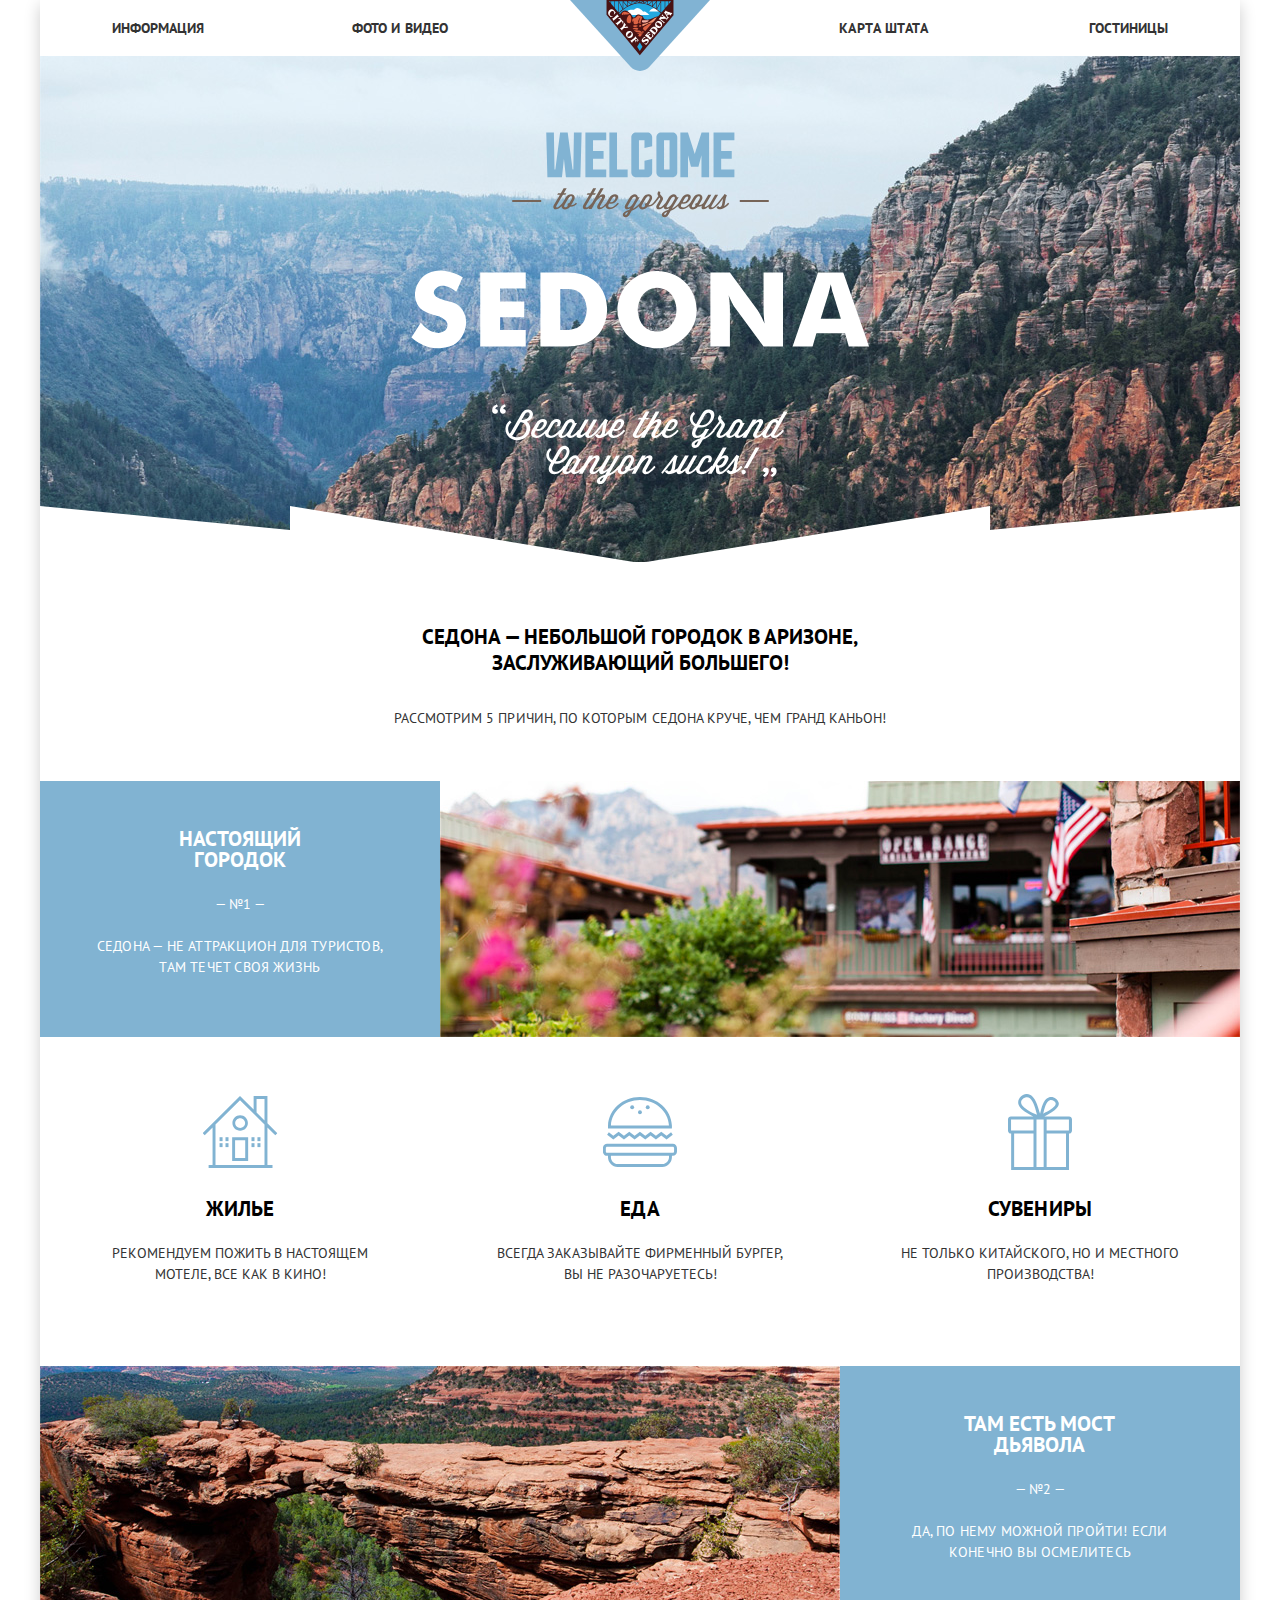
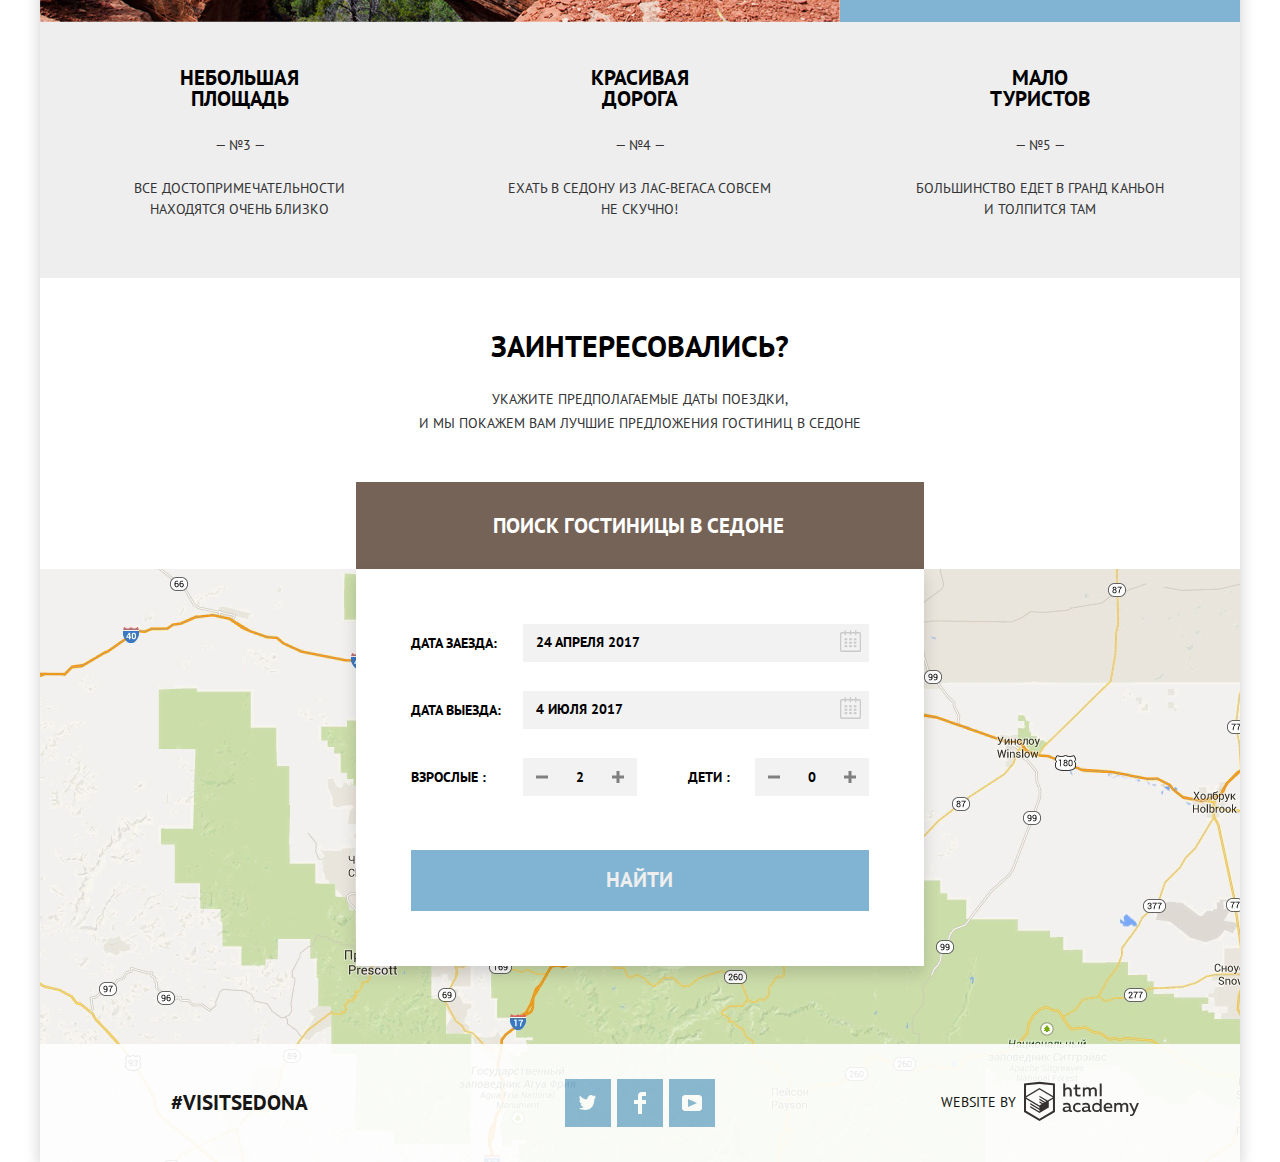
==== commit a9ad134b: "Правки изображений и форматирование svg" ====
--- a/index.html
+++ b/index.html
@@ -102,54 +102,52 @@
             <label class="booking-label" for="arrival-date">Дата заезда:</label>
             <input type="text" name="arrival" id="arrival-date" value="24 апреля 2017">
             <button type="button" class="calendar">
-              <svg version="1.1" id="Layer_13" xmlns="http://www.w3.org/2000/svg" xmlns:xlink="http://www.w3.org/1999/xlink" x="0px" y="0px"
-                    width="21px" height="22px" viewBox="0 0 21 22" enable-background="new 0 0 21 22" xml:space="preserve">
-                    <g id="calendar_2_">
-                    <path d="M19.251,2.025h-2.845V0.648c0-0.381-0.294-0.689-0.656-0.689c-0.363,0-0.656,0.308-0.656,0.689v1.377h-3.938V0.648
+              <svg version="1.1" id="Layer_13" xmlns="http://www.w3.org/2000/svg" xmlns:xlink="http://www.w3.org/1999/xlink" x="0px" y="0px" width="21px" height="22px" viewBox="0 0 21 22" enable-background="new 0 0 21 22" xml:space="preserve">
+                <g id="calendar_2_">
+                  <path d="M19.251,2.025h-2.845V0.648c0-0.381-0.294-0.689-0.656-0.689c-0.363,0-0.656,0.308-0.656,0.689v1.377h-3.938V0.648
                      c0-0.381-0.294-0.689-0.655-0.689c-0.363,0-0.657,0.308-0.657,0.689v1.377H5.906V0.648c0-0.381-0.294-0.689-0.656-0.689
                      c-0.363,0-0.657,0.308-0.657,0.689v1.377H1.75C0.784,2.025,0,2.847,0,3.862v16.302C0,21.179,0.784,22,1.75,22h17.501
                      C20.217,22,21,21.179,21,20.164V3.862C21,2.847,20.217,2.025,19.251,2.025z M19.688,20.164c0,0.253-0.195,0.459-0.437,0.459H1.75
                      c-0.241,0-0.438-0.206-0.438-0.459V3.862c0-0.253,0.196-0.459,0.438-0.459h2.844v1.378c0,0.381,0.294,0.689,0.657,0.689
                      c0.362,0,0.656-0.308,0.656-0.689V3.403h3.938v1.378c0,0.381,0.294,0.689,0.657,0.689c0.361,0,0.655-0.308,0.655-0.689V3.403h3.938
                      v1.378c0,0.381,0.293,0.689,0.656,0.689c0.362,0,0.656-0.308,0.656-0.689V3.403h2.845c0.241,0,0.437,0.206,0.437,0.459V20.164z"/>
-                    <rect x="4.594" y="8.225" width="2.625" height="2.066"/>
-                    <rect x="4.594" y="11.668" width="2.625" height="2.067"/>
-                    <rect x="4.594" y="15.112" width="2.625" height="2.066"/>
-                    <rect x="9.188" y="15.112" width="2.625" height="2.066"/>
-                    <rect x="9.188" y="11.668" width="2.625" height="2.067"/>
-                    <rect x="9.188" y="8.225" width="2.625" height="2.066"/>
-                    <rect x="13.781" y="15.112" width="2.625" height="2.066"/>
-                    <rect x="13.781" y="11.668" width="2.625" height="2.067"/>
-                    <rect x="13.781" y="8.225" width="2.625" height="2.066"/>
-                 </g>
-                 </svg>
+                  <rect x="4.594" y="8.225" width="2.625" height="2.066"/>
+                  <rect x="4.594" y="11.668" width="2.625" height="2.067"/>
+                  <rect x="9.188" y="15.112" width="2.625" height="2.066"/>
+                  <rect x="4.594" y="15.112" width="2.625" height="2.066"/>
+                  <rect x="9.188" y="8.225" width="2.625" height="2.066"/>
+                  <rect x="13.781" y="15.112" width="2.625" height="2.066"/>
+                  <rect x="13.781" y="11.668" width="2.625" height="2.067"/>
+                  <rect x="13.781" y="8.225" width="2.625" height="2.066"/>
+                  <rect x="9.188" y="11.668" width="2.625" height="2.067"/>
+                </g>
+              </svg>
             </button>
           </li>
           <li class="booking-date departure">
             <label class="booking-label" for="departure-date">Дата выезда:</label>
             <input type="text" name="departure" id="departure-date" value="4 июля 2017">
             <button type="button" class="calendar">
-              <svg version="1.1" id="Layer_12" xmlns="http://www.w3.org/2000/svg" xmlns:xlink="http://www.w3.org/1999/xlink" x="0px" y="0px"
-                    width="21px" height="22px"  viewBox="0 0 21 22" enable-background="new 0 0 21 22" xml:space="preserve">
-                    <g id="calendar_1_">
-                    <path d="M19.251,2.025h-2.845V0.648c0-0.381-0.294-0.689-0.656-0.689c-0.363,0-0.656,0.308-0.656,0.689v1.377h-3.938V0.648
-                     c0-0.381-0.294-0.689-0.655-0.689c-0.363,0-0.657,0.308-0.657,0.689v1.377H5.906V0.648c0-0.381-0.294-0.689-0.656-0.689
-                     c-0.363,0-0.657,0.308-0.657,0.689v1.377H1.75C0.784,2.025,0,2.847,0,3.862v16.302C0,21.179,0.784,22,1.75,22h17.501
-                     C20.217,22,21,21.179,21,20.164V3.862C21,2.847,20.217,2.025,19.251,2.025z M19.688,20.164c0,0.253-0.195,0.459-0.437,0.459H1.75
-                     c-0.241,0-0.438-0.206-0.438-0.459V3.862c0-0.253,0.196-0.459,0.438-0.459h2.844v1.378c0,0.381,0.294,0.689,0.657,0.689
-                     c0.362,0,0.656-0.308,0.656-0.689V3.403h3.938v1.378c0,0.381,0.294,0.689,0.657,0.689c0.361,0,0.655-0.308,0.655-0.689V3.403h3.938
-                     v1.378c0,0.381,0.293,0.689,0.656,0.689c0.362,0,0.656-0.308,0.656-0.689V3.403h2.845c0.241,0,0.437,0.206,0.437,0.459V20.164z" />
-                    <rect x="4.594" y="8.225" width="2.625" height="2.066" />
-                    <rect x="4.594" y="11.668" width="2.625" height="2.067" />
-                    <rect x="4.594" y="15.112" width="2.625" height="2.066" />
-                    <rect x="9.188" y="15.112" width="2.625" height="2.066" />
-                    <rect x="9.188" y="11.668" width="2.625" height="2.067" />
-                    <rect x="9.188" y="8.225" width="2.625" height="2.066" />
-                    <rect x="13.781" y="15.112" width="2.625" height="2.066" />
-                    <rect x="13.781" y="11.668" width="2.625" height="2.067" />
-                    <rect x="13.781" y="8.225" width="2.625" height="2.066" />
-                    </g>
-                  </svg>
+              <svg version="1.1" id="Layer_12" xmlns="http://www.w3.org/2000/svg" xmlns:xlink="http://www.w3.org/1999/xlink" x="0px" y="0px" width="21px" height="22px"  viewBox="0 0 21 22" enable-background="new 0 0 21 22" xml:space="preserve">
+                <g id="calendar_1_">
+                  <path d="M19.251,2.025h-2.845V0.648c0-0.381-0.294-0.689-0.656-0.689c-0.363,0-0.656,0.308-0.656,0.689v1.377h-3.938V0.648
+                    c0-0.381-0.294-0.689-0.655-0.689c-0.363,0-0.657,0.308-0.657,0.689v1.377H5.906V0.648c0-0.381-0.294-0.689-0.656-0.689
+                    c-0.363,0-0.657,0.308-0.657,0.689v1.377H1.75C0.784,2.025,0,2.847,0,3.862v16.302C0,21.179,0.784,22,1.75,22h17.501
+                    C20.217,22,21,21.179,21,20.164V3.862C21,2.847,20.217,2.025,19.251,2.025z M19.688,20.164c0,0.253-0.195,0.459-0.437,0.459H1.75
+                    c-0.241,0-0.438-0.206-0.438-0.459V3.862c0-0.253,0.196-0.459,0.438-0.459h2.844v1.378c0,0.381,0.294,0.689,0.657,0.689
+                    c0.362,0,0.656-0.308,0.656-0.689V3.403h3.938v1.378c0,0.381,0.294,0.689,0.657,0.689c0.361,0,0.655-0.308,0.655-0.689V3.403h3.938
+                    v1.378c0,0.381,0.293,0.689,0.656,0.689c0.362,0,0.656-0.308,0.656-0.689V3.403h2.845c0.241,0,0.437,0.206,0.437,0.459V20.164z" />
+                  <rect x="4.594" y="8.225" width="2.625" height="2.066" />
+                  <rect x="4.594" y="15.112" width="2.625" height="2.066" />
+                  <rect x="9.188" y="15.112" width="2.625" height="2.066" />
+                  <rect x="9.188" y="11.668" width="2.625" height="2.067" />
+                  <rect x="9.188" y="8.225" width="2.625" height="2.066" />
+                  <rect x="13.781" y="15.112" width="2.625" height="2.066" />
+                  <rect x="13.781" y="11.668" width="2.625" height="2.067" />
+                  <rect x="13.781" y="8.225" width="2.625" height="2.066" />
+                  <rect x="4.594" y="11.668" width="2.625" height="2.067" />
+                </g>
+              </svg>
             </button>
           </li>
           <li class="counter">
@@ -182,10 +180,8 @@
     <p class="hashtag">#VISITSEDONA</p>
     <div class="footer-social">
       <a class="social-button" href="#" aria-label="Читайте нас в твиттере"><span class="visually-hidden">Твиттер</span>
-        <svg xmlns="http://www.w3.org/2000/svg" xmlns:xlink="http://www.w3.org/1999/xlink" width="17" height="15"
-             viewBox="0 0 17 15">
-          <path fill="#FFF"
-                d="M10.95.144c1.685-.496 2.984.27 3.577 1.179.673-.231 1.331-.481 2.011-.708a2.345 2.345 0 0 1-.857 1.768c.685.17 1.304-.491 1.304-.491-.169 1-1.006 1.788-1.563 2.024-.231 6.75-3.175 11.217-10.077 11.082h-.446c-.41 0-4.164-.46-4.898-1.887 2.271.196 3.893-.422 4.693-1.177-.96-.3-2.679-.477-2.979-2.95.349.106.564.228 1.19.119C1.705 8.247.374 7.53.448 5.33c.285.328 1.067.536 1.34.472C1.085 5.561-.182 2.442.894.85c1.818 1.854 3.735 3.606 7.152 3.773C8.254 2.33 9.183.793 10.95.144z"></path>
+        <svg xmlns="http://www.w3.org/2000/svg" xmlns:xlink="http://www.w3.org/1999/xlink" width="17" height="15" viewBox="0 0 17 15">
+          <path fill="#FFF" d="M10.95.144c1.685-.496 2.984.27 3.577 1.179.673-.231 1.331-.481 2.011-.708a2.345 2.345 0 0 1-.857 1.768c.685.17 1.304-.491 1.304-.491-.169 1-1.006 1.788-1.563 2.024-.231 6.75-3.175 11.217-10.077 11.082h-.446c-.41 0-4.164-.46-4.898-1.887 2.271.196 3.893-.422 4.693-1.177-.96-.3-2.679-.477-2.979-2.95.349.106.564.228 1.19.119C1.705 8.247.374 7.53.448 5.33c.285.328 1.067.536 1.34.472C1.085 5.561-.182 2.442.894.85c1.818 1.854 3.735 3.606 7.152 3.773C8.254 2.33 9.183.793 10.95.144z"></path>
         </svg>
       </a>
       <a class="social-button" href="#" aria-label="наш Фейсбук"><span class="visually-hidden">Facebook</span>
@@ -194,10 +190,8 @@
         </svg>
       </a>
       <a class="social-button" href="#" aria-label="смотрите нас на Ютуб"><span class="visually-hidden">Youtube</span>
-        <svg xmlns="http://www.w3.org/2000/svg" xmlns:xlink="http://www.w3.org/1999/xlink" width="20" height="16"
-             viewBox="0 0 20 16">
-          <path fill="#FFF"
-                d="M17 0H3C1.35 0 0 1.35 0 3v10c0 1.65 1.35 3 3 3h14c1.65 0 3-1.35 3-3V3c0-1.65-1.35-3-3-3zM6.027 11.998V4.002L15.014 8l-8.987 3.998z"/>
+        <svg xmlns="http://www.w3.org/2000/svg" xmlns:xlink="http://www.w3.org/1999/xlink" width="20" height="16" viewBox="0 0 20 16">
+          <path fill="#FFF" d="M17 0H3C1.35 0 0 1.35 0 3v10c0 1.65 1.35 3 3 3h14c1.65 0 3-1.35 3-3V3c0-1.65-1.35-3-3-3zM6.027 11.998V4.002L15.014 8l-8.987 3.998z"/>
         </svg>
       </a>
     </div>
@@ -205,11 +199,8 @@
       <p class="footer-developer">Website by</p>
       <a class="developer-info" href="http://htmlacademy.ru/intensive/htmlcss">
         <span class="visually-hidden">Профессиональный интенсив HTML и CSS уровень 1</span>
-        <svg id="Layer_1" data-name="Layer 1" xmlns="http://www.w3.org/2000/svg" width="115" height="41"
-             viewBox="0 0 108.08 36.85"><title>logo-htmlacademy-small1</title>
-          <path
-            d="M44.61,26.88a2,2,0,0,0,.55-0.1v1.33a3.25,3.25,0,0,1-1.18.21,1.67,1.67,0,0,1-1.67-1,4.84,4.84,0,0,1-3.14,1.08c-1.51,0-2.91-.83-2.91-2.55,0-2.13,2-2.79,3.71-2.79a11.08,11.08,0,0,1,2.17.25v-0.3c0-1-.76-1.77-2.19-1.77a7.42,7.42,0,0,0-3,.64v-1.7a10.21,10.21,0,0,1,3.19-.55c2.36,0,3.81,1.12,3.81,3.65v3a0.54,0.54,0,0,0,.49.59h0.17Zm-6.44-1.13A1.35,1.35,0,0,0,39.63,27h0.11a3.39,3.39,0,0,0,2.41-1V24.58a9.72,9.72,0,0,0-1.81-.21c-1,0-2.16.33-2.16,1.38h0Zm12.36-6.11a5,5,0,0,1,2.57.64V22a4.08,4.08,0,0,0-2.3-.7,2.75,2.75,0,1,0,0,5.49,5,5,0,0,0,2.43-.64v1.71a6.27,6.27,0,0,1-2.76.57A4.21,4.21,0,0,1,46,24.51q0-.21,0-0.41a4.32,4.32,0,0,1,4.18-4.46h0.38Zm12.17,7.24a2,2,0,0,0,.55-0.1v1.33a3.25,3.25,0,0,1-1.18.21,1.67,1.67,0,0,1-1.67-1,4.84,4.84,0,0,1-3.14,1.08c-1.51,0-2.91-.83-2.91-2.55,0-2.13,2-2.79,3.71-2.79a11.08,11.08,0,0,1,2.17.25v-0.3c0-1-.76-1.77-2.19-1.77a7.42,7.42,0,0,0-3,.64v-1.7a10.21,10.21,0,0,1,3.19-.55c2.36,0,3.81,1.12,3.81,3.65v3a0.54,0.54,0,0,0,.49.59h0.17Zm-6.44-1.13A1.35,1.35,0,0,0,57.73,27h0.11a3.39,3.39,0,0,0,2.41-1V24.58a9.72,9.72,0,0,0-1.81-.21c-1.06,0-2.16.33-2.16,1.38h0ZM73,16V28.2H71.35V26.88a3.88,3.88,0,0,1-3.19,1.54,4.4,4.4,0,0,1,0-8.78,3.81,3.81,0,0,1,3,1.3V16H73Zm-4.53,5.22a2.76,2.76,0,1,0,0,5.52A2.86,2.86,0,0,0,71.15,25V23A2.91,2.91,0,0,0,68.49,21.27ZM79,19.64c3.31,0,4.46,2.68,3.92,5.09H76.7c0.21,1.5,1.67,2.11,3.19,2.11a6.11,6.11,0,0,0,2.64-.59v1.6a7.14,7.14,0,0,1-3,.57C77,28.42,74.78,27,74.78,24a4.18,4.18,0,0,1,4-4.39H79Zm0.09,1.54a2.28,2.28,0,0,0-2.44,2.1v0.06H81.3A2,2,0,0,0,79.13,21.18Zm5.73,7V19.87h1.65v1a3.81,3.81,0,0,1,2.78-1.27A2.86,2.86,0,0,1,91.89,21a4.12,4.12,0,0,1,2.91-1.33A3.06,3.06,0,0,1,98,23V28.2h-1.9V23.05a1.59,1.59,0,0,0-1.42-1.75H94.42a2.8,2.8,0,0,0-2.07,1.12V28.2h-1.9V23.05A1.59,1.59,0,0,0,89,21.31H88.8a3,3,0,0,0-2.21,1.29v5.63H84.86Zm21.31-8.33h1.9l-3.91,9.46c-0.9,2.17-2.09,2.86-3.35,2.86a4.76,4.76,0,0,1-1.1-.14V30.46a2.86,2.86,0,0,0,.85.12c0.9,0,1.58-.64,2.07-1.9l0.17-.42-4-8.4h2l2.86,6.29ZM38.73,1.46V6.22a3.81,3.81,0,0,1,2.7-1.14,3.25,3.25,0,0,1,3.44,3.4v5.15H43V8.72a1.81,1.81,0,0,0-1.61-2h-0.3a2.93,2.93,0,0,0-2.32,1.39v5.52h-1.9V1.46h1.9ZM49.94,2.31v3h3V6.91h-3v3.81c0,1.1.5,1.46,1.58,1.46a4.49,4.49,0,0,0,1.69-.33v1.6A6.8,6.8,0,0,1,51,13.8a2.55,2.55,0,0,1-2.86-2.74V6.89H46.58V5.26h1.5V2.74Zm5.4,11.31V5.28H57v1A3.81,3.81,0,0,1,59.77,5a2.86,2.86,0,0,1,2.6,1.33A4.12,4.12,0,0,1,65.28,5,3.06,3.06,0,0,1,68.44,8.4v5.21h-1.9V8.46a1.59,1.59,0,0,0-1.42-1.75H64.89a2.8,2.8,0,0,0-2.07,1.12v5.78h-1.9V8.46A1.59,1.59,0,0,0,59.5,6.71H59.27A3,3,0,0,0,57.06,8v5.63H55.34ZM71.17,1.45H73V13.6H71.17V1.45ZM14.71,0H14.55L0,1.54V28.21l14.55,8.66,14.55-8.66V1.54Zm12.5,27.1L14.55,34.64,1.9,27.12V16.18l12.59,7.5V25L5.86,19.9v1.31l8.68,5.21v1.39L5.87,22.65V24l8.68,5.21,8.75-5.24V18.31L27.2,16V27.12Zm0-12.53-3.48,2-1.6,1L14.51,13v1.31L21,18.23H21l-0.14.09-1,.54-5.37-3.2V17l4.24,2.52-1,.67-3.2-1.9v1.31l2.1,1.24L14.5,22.1,2,14.65,14.51,7.11Zm0-1.32L14.49,5.76,1.91,13.25v-10L14.56,1.92,27.21,3.25v10h0Z"
-            transform="translate(0 -0.02)" fill="#231f20"/>
+        <svg id="Layer_1" data-name="Layer 1" xmlns="http://www.w3.org/2000/svg" width="115" height="41" viewBox="0 0 108.08 36.85"><title>logo-htmlacademy-small1</title>
+          <path d="M44.61,26.88a2,2,0,0,0,.55-0.1v1.33a3.25,3.25,0,0,1-1.18.21,1.67,1.67,0,0,1-1.67-1,4.84,4.84,0,0,1-3.14,1.08c-1.51,0-2.91-.83-2.91-2.55,0-2.13,2-2.79,3.71-2.79a11.08,11.08,0,0,1,2.17.25v-0.3c0-1-.76-1.77-2.19-1.77a7.42,7.42,0,0,0-3,.64v-1.7a10.21,10.21,0,0,1,3.19-.55c2.36,0,3.81,1.12,3.81,3.65v3a0.54,0.54,0,0,0,.49.59h0.17Zm-6.44-1.13A1.35,1.35,0,0,0,39.63,27h0.11a3.39,3.39,0,0,0,2.41-1V24.58a9.72,9.72,0,0,0-1.81-.21c-1,0-2.16.33-2.16,1.38h0Zm12.36-6.11a5,5,0,0,1,2.57.64V22a4.08,4.08,0,0,0-2.3-.7,2.75,2.75,0,1,0,0,5.49,5,5,0,0,0,2.43-.64v1.71a6.27,6.27,0,0,1-2.76.57A4.21,4.21,0,0,1,46,24.51q0-.21,0-0.41a4.32,4.32,0,0,1,4.18-4.46h0.38Zm12.17,7.24a2,2,0,0,0,.55-0.1v1.33a3.25,3.25,0,0,1-1.18.21,1.67,1.67,0,0,1-1.67-1,4.84,4.84,0,0,1-3.14,1.08c-1.51,0-2.91-.83-2.91-2.55,0-2.13,2-2.79,3.71-2.79a11.08,11.08,0,0,1,2.17.25v-0.3c0-1-.76-1.77-2.19-1.77a7.42,7.42,0,0,0-3,.64v-1.7a10.21,10.21,0,0,1,3.19-.55c2.36,0,3.81,1.12,3.81,3.65v3a0.54,0.54,0,0,0,.49.59h0.17Zm-6.44-1.13A1.35,1.35,0,0,0,57.73,27h0.11a3.39,3.39,0,0,0,2.41-1V24.58a9.72,9.72,0,0,0-1.81-.21c-1.06,0-2.16.33-2.16,1.38h0ZM73,16V28.2H71.35V26.88a3.88,3.88,0,0,1-3.19,1.54,4.4,4.4,0,0,1,0-8.78,3.81,3.81,0,0,1,3,1.3V16H73Zm-4.53,5.22a2.76,2.76,0,1,0,0,5.52A2.86,2.86,0,0,0,71.15,25V23A2.91,2.91,0,0,0,68.49,21.27ZM79,19.64c3.31,0,4.46,2.68,3.92,5.09H76.7c0.21,1.5,1.67,2.11,3.19,2.11a6.11,6.11,0,0,0,2.64-.59v1.6a7.14,7.14,0,0,1-3,.57C77,28.42,74.78,27,74.78,24a4.18,4.18,0,0,1,4-4.39H79Zm0.09,1.54a2.28,2.28,0,0,0-2.44,2.1v0.06H81.3A2,2,0,0,0,79.13,21.18Zm5.73,7V19.87h1.65v1a3.81,3.81,0,0,1,2.78-1.27A2.86,2.86,0,0,1,91.89,21a4.12,4.12,0,0,1,2.91-1.33A3.06,3.06,0,0,1,98,23V28.2h-1.9V23.05a1.59,1.59,0,0,0-1.42-1.75H94.42a2.8,2.8,0,0,0-2.07,1.12V28.2h-1.9V23.05A1.59,1.59,0,0,0,89,21.31H88.8a3,3,0,0,0-2.21,1.29v5.63H84.86Zm21.31-8.33h1.9l-3.91,9.46c-0.9,2.17-2.09,2.86-3.35,2.86a4.76,4.76,0,0,1-1.1-.14V30.46a2.86,2.86,0,0,0,.85.12c0.9,0,1.58-.64,2.07-1.9l0.17-.42-4-8.4h2l2.86,6.29ZM38.73,1.46V6.22a3.81,3.81,0,0,1,2.7-1.14,3.25,3.25,0,0,1,3.44,3.4v5.15H43V8.72a1.81,1.81,0,0,0-1.61-2h-0.3a2.93,2.93,0,0,0-2.32,1.39v5.52h-1.9V1.46h1.9ZM49.94,2.31v3h3V6.91h-3v3.81c0,1.1.5,1.46,1.58,1.46a4.49,4.49,0,0,0,1.69-.33v1.6A6.8,6.8,0,0,1,51,13.8a2.55,2.55,0,0,1-2.86-2.74V6.89H46.58V5.26h1.5V2.74Zm5.4,11.31V5.28H57v1A3.81,3.81,0,0,1,59.77,5a2.86,2.86,0,0,1,2.6,1.33A4.12,4.12,0,0,1,65.28,5,3.06,3.06,0,0,1,68.44,8.4v5.21h-1.9V8.46a1.59,1.59,0,0,0-1.42-1.75H64.89a2.8,2.8,0,0,0-2.07,1.12v5.78h-1.9V8.46A1.59,1.59,0,0,0,59.5,6.71H59.27A3,3,0,0,0,57.06,8v5.63H55.34ZM71.17,1.45H73V13.6H71.17V1.45ZM14.71,0H14.55L0,1.54V28.21l14.55,8.66,14.55-8.66V1.54Zm12.5,27.1L14.55,34.64,1.9,27.12V16.18l12.59,7.5V25L5.86,19.9v1.31l8.68,5.21v1.39L5.87,22.65V24l8.68,5.21,8.75-5.24V18.31L27.2,16V27.12Zm0-12.53-3.48,2-1.6,1L14.51,13v1.31L21,18.23H21l-0.14.09-1,.54-5.37-3.2V17l4.24,2.52-1,.67-3.2-1.9v1.31l2.1,1.24L14.5,22.1,2,14.65,14.51,7.11Zm0-1.32L14.49,5.76,1.91,13.25v-10L14.56,1.92,27.21,3.25v10h0Z" transform="translate(0 -0.02)" fill="#231f20"/>
         </svg>
       </a>
     </div>
--- a/css/style.css
+++ b/css/style.css
@@ -1,6 +1,5 @@
 body {
   padding: 0;
-
   font-family: "PT Sans", Arial, sans-serif;
   font-size: 14px;
   font-weight: normal;
@@ -11,7 +10,7 @@
   text-align: center;
   text-transform: uppercase;
   min-width: 1200px;
-  margin: auto;
+  margin: 0;
 }
 
 a {
@@ -46,8 +45,8 @@
 .sort-list,
 .sort-buttons {
   list-style: none;
-  margin: 0px;
-  padding: 0px;
+  margin: 0;
+  padding: 0;
 }
 
 .main-nav {
@@ -86,7 +85,7 @@
 .page-wrapper {
   width: 1200px;
   margin: 0 auto;
-  box-shadow: 0px 5px 15px 0 rgba(0, 1, 1, 0.2);
+  box-shadow: 0 5px 15px 0 rgba(0, 1, 1, 0.2);
 }
 
 .page-title {
@@ -97,7 +96,7 @@
   color: #000000;
   width: 440px;
   margin: auto;
-  padding: 62px 0 15px 0px;
+  padding: 62px 0 15px 0;
 }
 
 .reasons {
@@ -118,29 +117,29 @@
   color: #ffffff;
   font-weight: bold;
   line-height: 21px;
-  margin: 0px auto;
-  padding: 47px 0px 23px 0px;
+  margin: 0 auto;
+  padding: 47px 0 23px 0;
 }
 
 .feature-block-description,
 .feature-block-number {
   color: #ffffff;
   line-height: 21px;
-  margin: 0px auto;
-  padding: 0px;
+  margin: 0 auto;
+  padding: 0;
   padding-top: 21px;
 }
 
 .feature-block-description {
   display: block;
-  margin: 0px auto;
+  margin: 0 auto;
   width: 320px;
   letter-spacing: 0.2px;
 }
 
 .advantage {
   position: relative;
-  padding: 143px 50px 67px 50px;;
+  padding: 143px 50px 67px 50px;
   width: 33.33333%;
 }
 
@@ -152,7 +151,8 @@
 }
 
 .advantage-name {
-  margin-bottom: 28px;
+  margin-top: 18px;
+  margin-bottom: 24px;
   font-size: 21px;
   font-weight: bold;
   letter-spacing: 0.2px;
@@ -186,10 +186,15 @@
   line-height: 21px;
 }
 
+.feature-number {
+  margin-top: 11px;
+  margin-bottom: 17px;
+}
+
 .feature-description {
   padding-top: 5px;
   display: block;
-  margin: 0px 35px 0px 35px;
+  margin: 0 35px 0 35px;
 }
 
 .feature-block-number {
@@ -201,16 +206,16 @@
   font-weight: bold;
   line-height: 36px;
   color: #000000;
-  padding: 0px;
-  margin: 0px;
+  padding: 0;
+  margin: 0;
 }
 
 .booking-offer {
   font-size: 14px;
   line-height: 24px;
   color: #333333;
-  margin: 0px;
-  padding: 23px 0px 0px 0px;
+  margin: 0;
+  padding: 23px 0 0 0;
 }
 
 .booking-wrapper {
@@ -246,7 +251,7 @@
   left: 0;
   width: 100%;
   background-color: #ffffff;
-  box-shadow: 0px 7px 15px 0 rgba(0, 1, 1, 0.149);
+  box-shadow: 0 7px 15px 0 rgba(0, 1, 1, 0.149);
 }
 
 .booking-form-list {
@@ -405,7 +410,7 @@
   width: 346px;
   background-color: #f2f2f2;
   border: none;
-  padding: 6px 0px 6px 13px;
+  padding: 6px 0 6px 13px;
 }
 
 .booking-date input:hover {
@@ -418,7 +423,7 @@
 
 .counter-kids .booking-label {
   width: 92px;
-  padding-right: 0px;
+  padding-right: 0;
   text-align: center;
 }
 
@@ -495,7 +500,7 @@
 }
 
 .footer-social .social-button:last-child {
-  margin-right: 0px;
+  margin-right: 0;
 }
 
 .social-button:hover,
@@ -567,7 +572,7 @@
 
 .filter fieldset {
   border: none;
-  padding: 0px;
+  padding: 0;
 }
 
 .filter legend {
@@ -576,13 +581,13 @@
   line-height: 21px;
   color: #ffffff;
   font-weight: bold;
-  padding: 27px 0px 24px 0px;
+  padding: 27px 0 24px 0;
   letter-spacing: 0.3px;
 }
 
 .options-list:nth-of-type(1) {
   width: 20%;
-  padding: 0px 12px 8px 69px;
+  padding: 0 12px 8px 69px;
 }
 
 .options-list:nth-child(2) {
@@ -603,7 +608,7 @@
 
 .checkbox-indicator {
   position: absolute;
-  left: 0px;
+  left: 0;
   width: 25px;
   height: 23px;
 }
@@ -615,7 +620,7 @@
 }
 
 .catalog-submit {
-  margin: 31px 0px 0px 83px;
+  margin: 31px 0 0 83px;
   display: block;
   background-color: rgba(255, 255, 255, 0);
   border: 2px solid #ffffff;
@@ -730,7 +735,7 @@
 }
 
 .result {
-  padding: 29px 0px 32px 0px;
+  padding: 29px 0 32px 0;
   display: flex;
 }
 
@@ -818,8 +823,8 @@
 
 .hotel-info,
 .hotel-name {
-  padding: 0px;
-  margin: 0px;
+  padding: 0;
+  margin: 0;
 }
 
 .hotel-name a:hover,
@@ -849,7 +854,7 @@
   font-weight: bold;
   line-height: 26px;
   text-align: left;
-  margin: 0px 0px 0px 72px;
+  margin: 0 0 0 72px;
 }
 
 .sort {
@@ -862,16 +867,18 @@
 }
 
 .sort-types {
-  margin: 0px 0px 0px 49px;
+  margin: 0 0 0 49px;
 }
 
 .hotel-img {
   display: block;
   flex: none;
-  padding: 30px 0px 25px 72px;
+  padding: 30px 0 29px 72px;
 }
 
 .hotel-img img {
+  display: block;
+  max-width: 100%;
   height: auto;
 }
 
@@ -881,7 +888,7 @@
 }
 
 .hotel-name {
-  margin: 23px 0px 0px 0px;
+  margin: 23px 0 0 0;
 }
 
 .hotel-name a {
@@ -890,7 +897,7 @@
   font-size: 21px;
   line-height: 26px;
   text-align: left;
-  margin: 0px 0px 10px 0px;
+  margin: 0 0 10px 0;
   letter-spacing: 0.2px;
 }
 
@@ -905,8 +912,8 @@
   flex: none;
   display: block;
   width: 100px;
-  margin: 0px 17px 0px 0px;
-  padding: 0px 0px 12px 0px;
+  margin: 0 17px 0 0;
+  padding: 0 0 12px 0;
   text-align: left;
 }
 
@@ -965,7 +972,7 @@
   margin-bottom: 43px;
   margin-left: auto;
   height: 20px;
-  background: url(../img/star.svg) space 0px 0;
+  background: url(../img/star.svg) space 0 0;
 }
 
 .four-stars {
@@ -985,7 +992,7 @@
 .main-nav-list {
   position: relative;
   display: flex;
-  padding: 0px 72px;
+  padding: 0 72px;
   align-items: center;
   width: 100%;
   box-sizing: border-box;
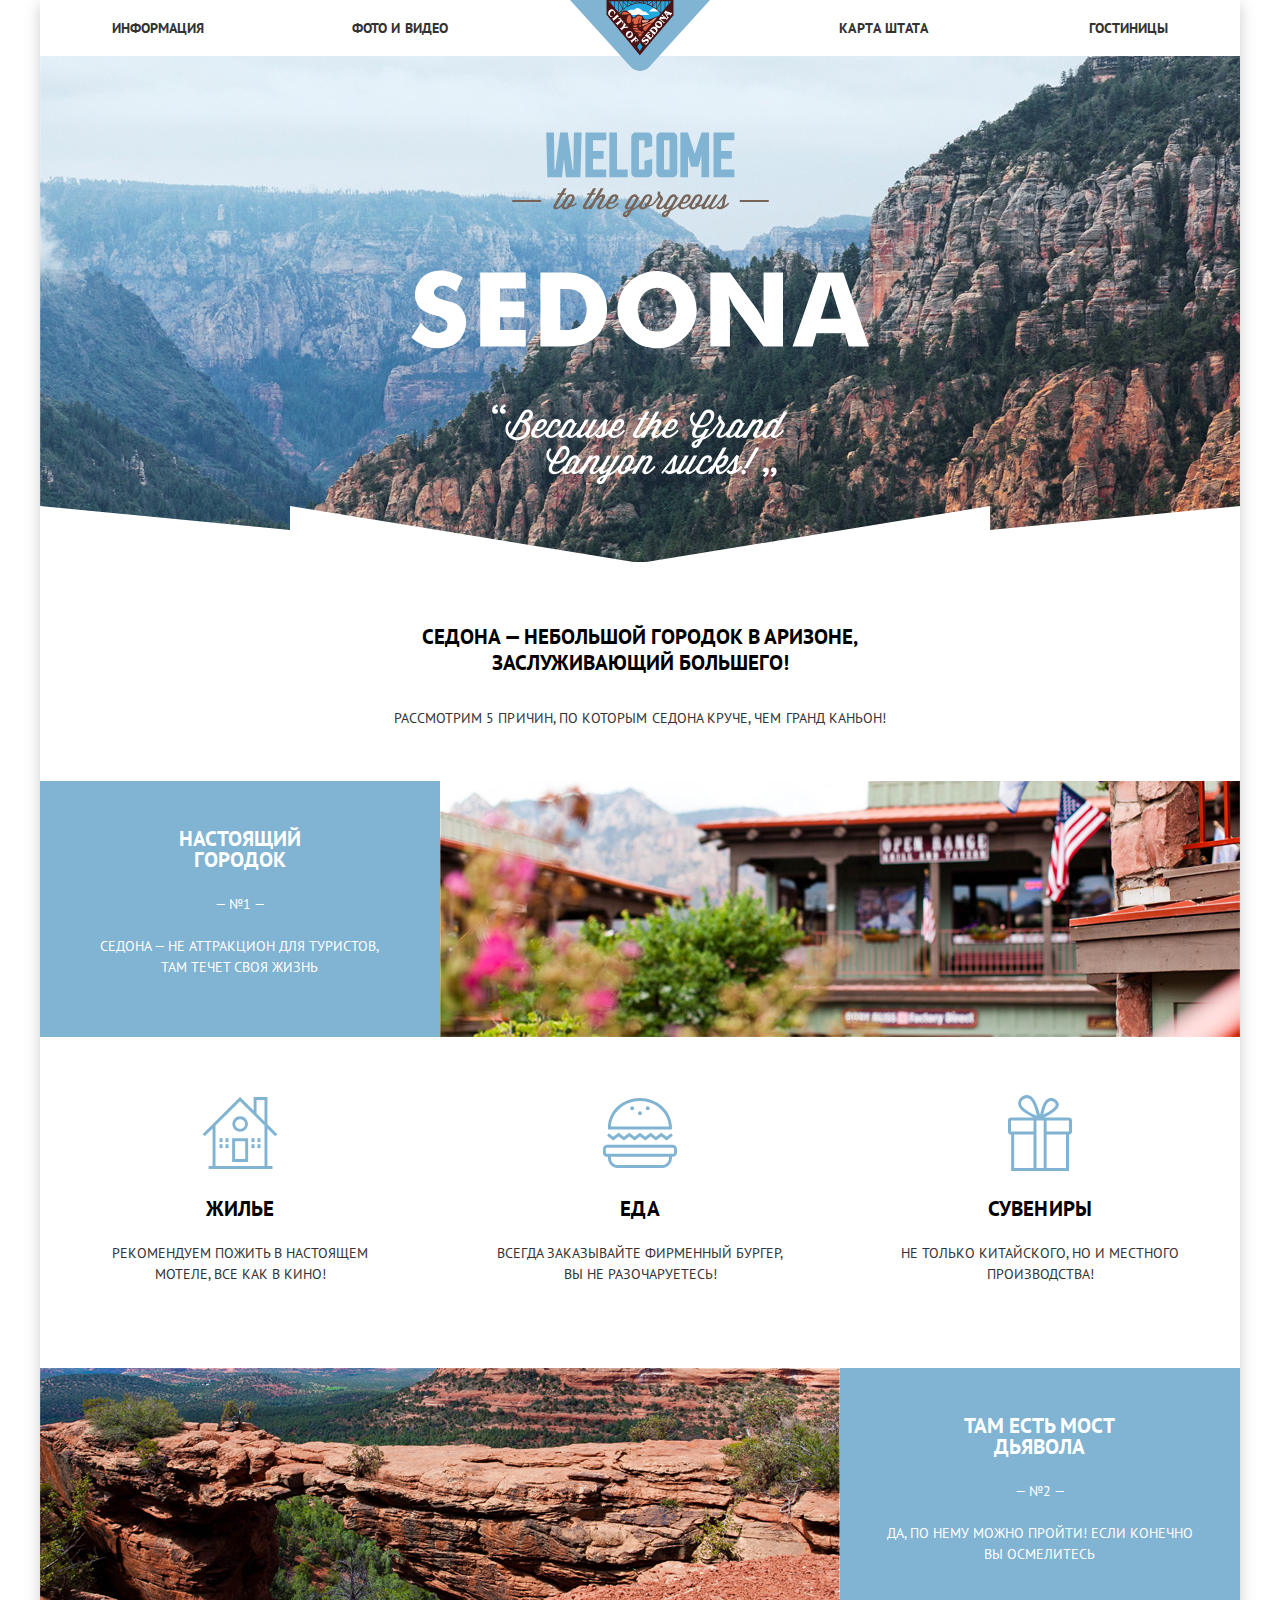
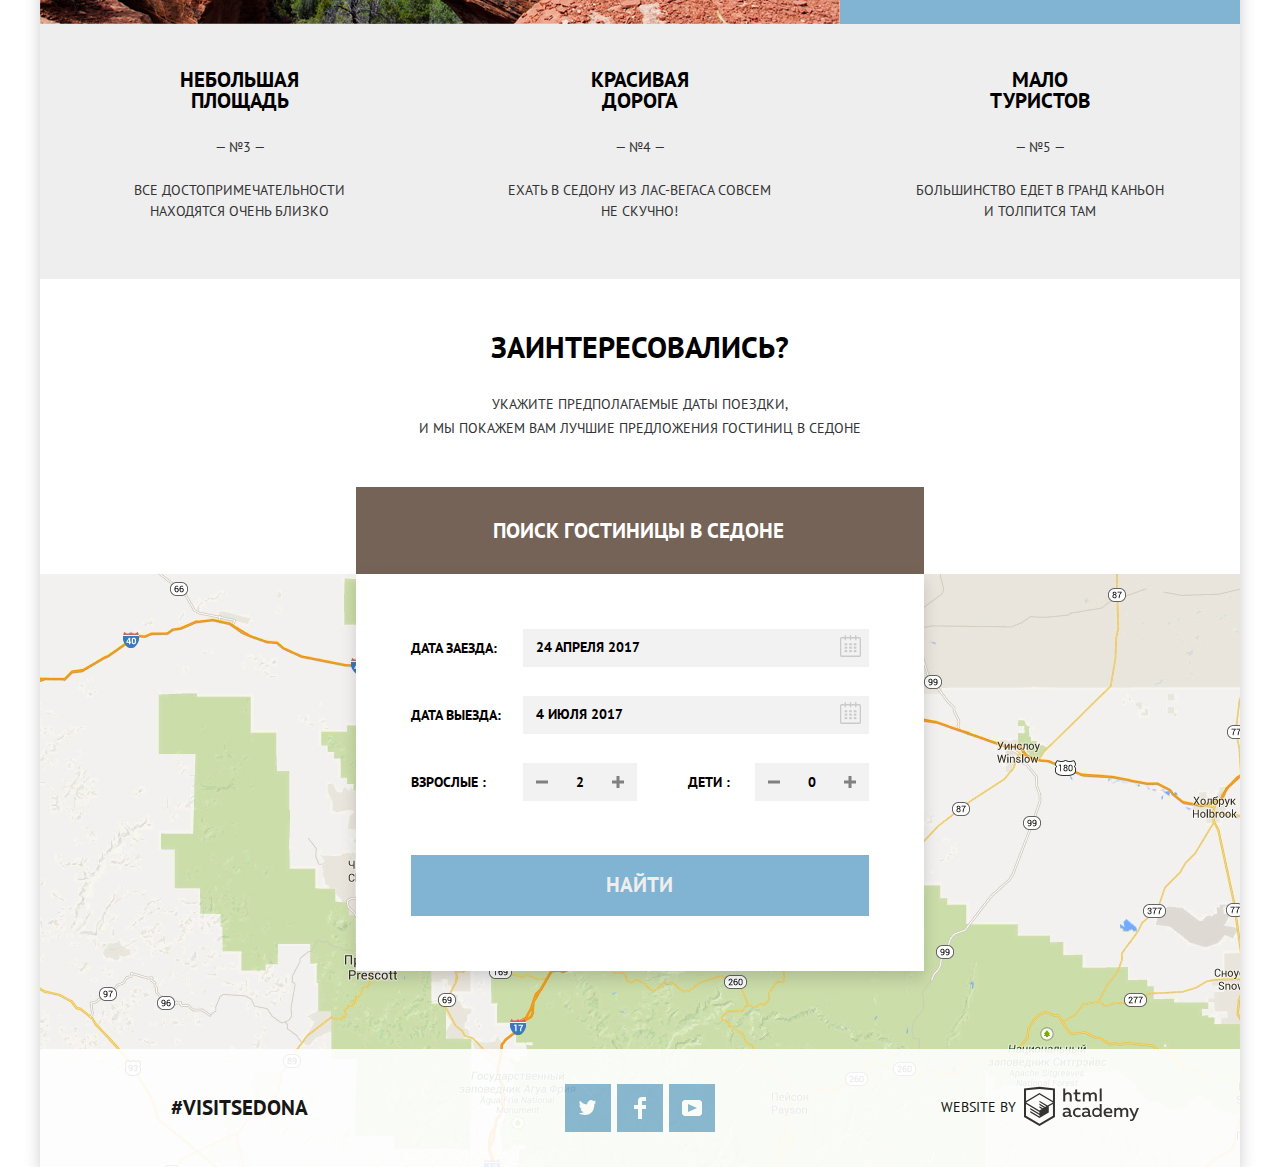
==== commit d6b23ab7: "Финальный вариант" ====
--- a/index.html
+++ b/index.html
@@ -69,7 +69,7 @@
       <div class="feature-block-info">
         <h2 class="feature-block-name">Там есть мост дьявола</h2>
         <p class="feature-block-number">&mdash; №2 &mdash;</p>
-        <p class="feature-block-description">Да, по нему можной пройти! если конечно Вы&nbsp;осмелитесь</p>
+        <p class="feature-block-description">Да, по нему можно пройти! если конечно Вы&nbsp;осмелитесь</p>
       </div>
     </div>
     <div class="features">
--- a/css/style.css
+++ b/css/style.css
@@ -134,12 +134,11 @@
   display: block;
   margin: 0 auto;
   width: 320px;
-  letter-spacing: 0.2px;
 }
 
 .advantage {
   position: relative;
-  padding: 143px 50px 67px 50px;
+  padding: 143px 50px 69px 50px;
   width: 33.33333%;
 }
 
@@ -167,7 +166,6 @@
   display: flex;
   align-items: baseline;
   justify-content: space-around;
-  min-height: 256px;
   margin-bottom: 50px;
 }
 
@@ -215,7 +213,7 @@
   line-height: 24px;
   color: #333333;
   margin: 0;
-  padding: 23px 0 0 0;
+  padding: 27px 0 0 0;
 }
 
 .booking-wrapper {
@@ -748,6 +746,11 @@
   text-transform: inherit;
 }
 
+.buttons.active {
+  color: #81b3d2;
+  border: none;
+}
+
 .buttons:hover,
 .buttons:focus {
   color: #81b3d2;
@@ -788,6 +791,10 @@
   outline: none;
 }
 
+.sort-button.sort-active polyline {
+  fill: rgb(129, 179, 210);
+}
+
 .decreasing {
   margin-left: 12px;
 }
@@ -812,6 +819,10 @@
 .list {
   display: flex;
   flex-direction: column;
+}
+
+.hotels {
+  margin-bottom: 4px;
 }
 
 .hotel {
@@ -905,7 +916,6 @@
   display: flex;
   flex-wrap: wrap;
   width: 300px;
-
 }
 
 .hotel-info {
